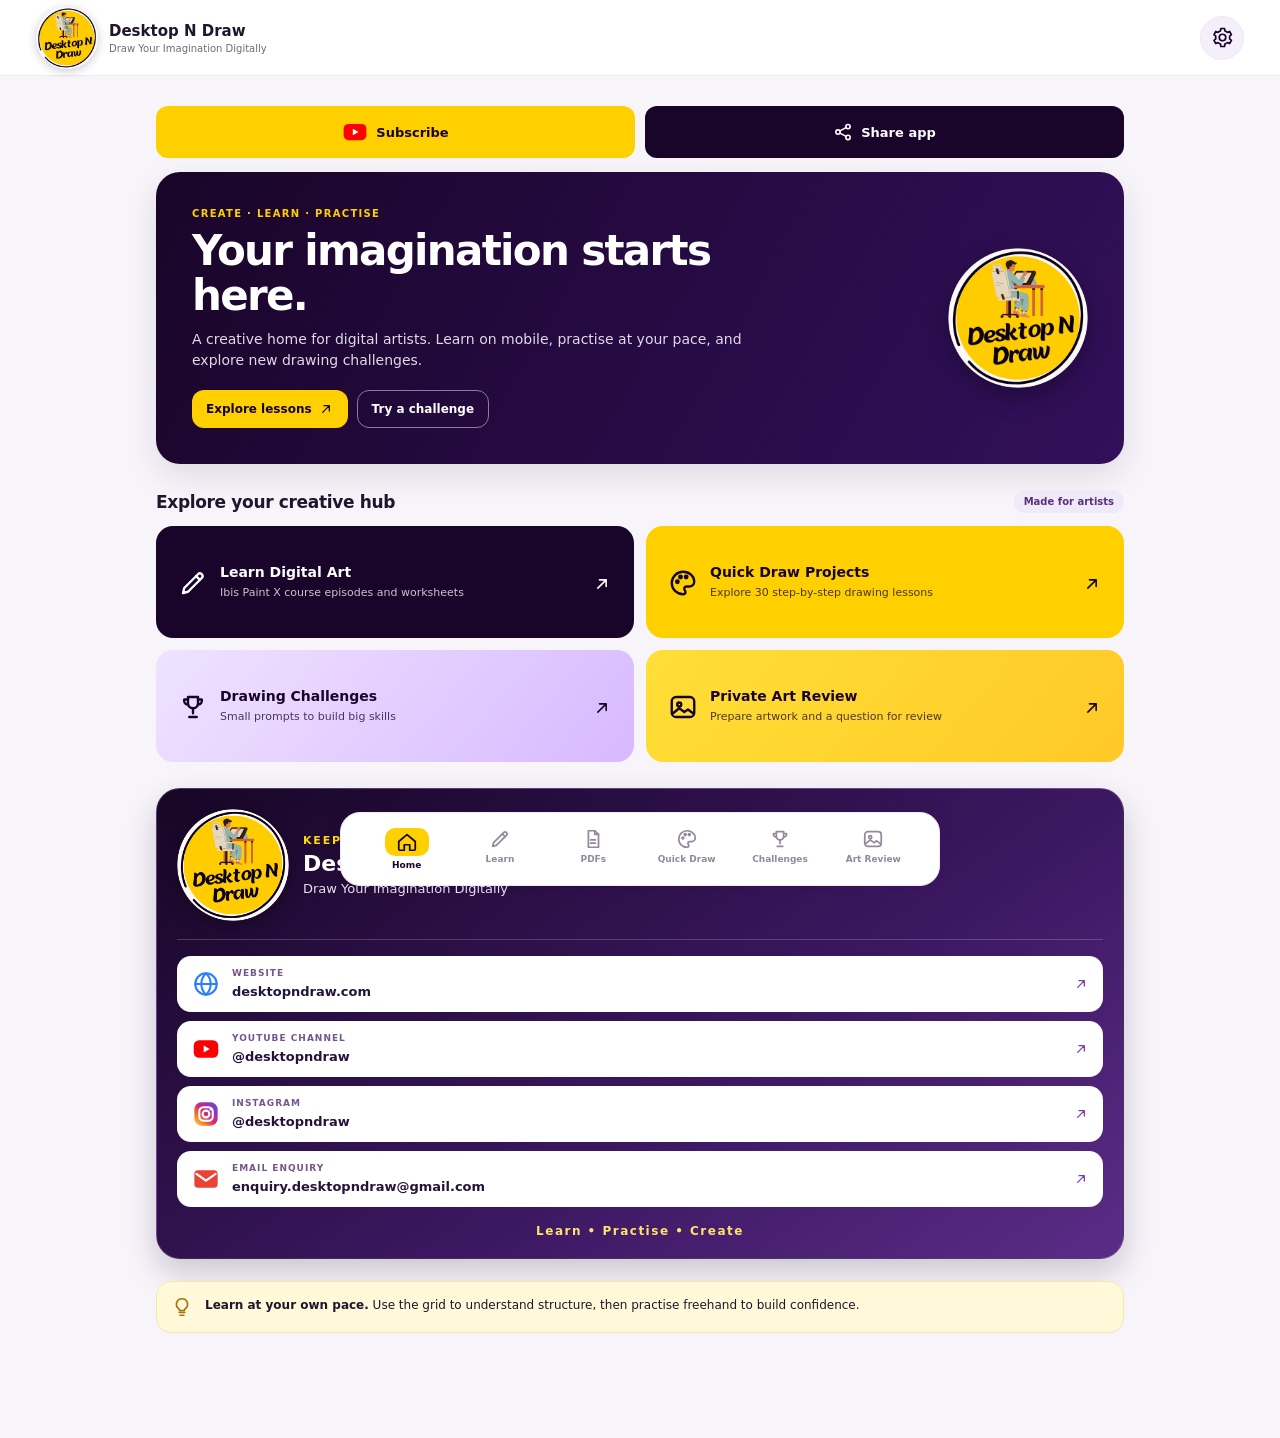
==== index.html @ ad3cb1ad "Add files via upload" ====
<!doctype html>
<html lang="en"><head><meta charset="utf-8"><meta name="viewport" content="width=device-width,initial-scale=1,viewport-fit=cover"><meta name="theme-color" content="#190529"><meta name="description" content="Desktop N Draw — Draw Your Imagination Digitally. Learn, practise and share art privately."><title>Desktop N Draw | Creative Hub</title><style>
:root{--yellow:#ffd000;--purple:#190529;--purple2:#32105b;--white:#fff;--ink:#20152c;--muted:#716879;--line:#eee8f2;--surface:#faf8fc;--green:#16794b}*{box-sizing:border-box}body{margin:0;background:#f7f5fa;color:var(--ink);font-family:Inter,ui-sans-serif,system-ui,-apple-system,BlinkMacSystemFont,"Segoe UI",sans-serif}button,a{font:inherit}button{cursor:pointer}.topbar{height:76px;padding:10px clamp(16px,4vw,36px);display:flex;align-items:center;justify-content:space-between;background:#fff;border-bottom:1px solid var(--line);position:sticky;top:0;z-index:5}.brand{display:flex;align-items:center;gap:11px;border:0;background:none;padding:0;text-align:left;color:var(--ink)}.brand img{width:48px;height:48px;border-radius:50%;object-fit:contain;background:var(--purple)}.brand strong{display:block;font-size:15px}.brand small{display:block;font-size:10px;color:var(--muted);margin-top:3px}.install{background:var(--yellow);color:var(--purple);font-weight:800;border:0;border-radius:999px;padding:10px 14px}.hidden{display:none!important}main{max-width:1000px;margin:0 auto;padding:22px 16px 105px}.view{display:none}.view.active{display:block;animation:appear .18s ease}@keyframes appear{from{opacity:.6;transform:translateY(4px)}to{opacity:1;transform:none}}.welcome{background:linear-gradient(120deg,var(--purple),#32105b);color:#fff;border-radius:24px;padding:25px;display:flex;align-items:center;justify-content:space-between;gap:14px;overflow:hidden}.welcome>div{max-width:580px}.welcome img{width:116px;height:116px;border-radius:50%;object-fit:cover;background:transparent;flex-shrink:0;box-shadow:0 8px 22px rgba(0,0,0,.3)}.eyebrow{color:#8e6ab0;font-weight:850;letter-spacing:.13em;font-size:10px;margin:0 0 9px}.welcome .eyebrow{color:var(--yellow)}h1{font-size:clamp(28px,5vw,42px);letter-spacing:-.04em;line-height:1.08;margin:0 0 10px}.welcome p:not(.eyebrow),.page-title>p:last-child{line-height:1.55;color:#e1d9e8;margin:0;font-size:14px}.page-title{padding:14px 2px 24px}.page-title>p:last-child{color:var(--muted);max-width:650px}.section-head{display:flex;align-items:center;justify-content:space-between;gap:10px;margin:26px 0 13px}.section-head h2{font-size:17px;margin:0;letter-spacing:-.02em}.pill,.tag{display:inline-flex;align-items:center;border-radius:999px;padding:6px 10px;font-size:10px;font-weight:800;background:#f0e9f8;color:#57327b}.cards{display:grid;gap:12px}.two{grid-template-columns:repeat(2,minmax(0,1fr))}.three{grid-template-columns:repeat(3,minmax(0,1fr))}.feature-card{display:flex;align-items:center;gap:12px;text-align:left;border:0;border-radius:17px;padding:17px;min-height:112px;color:white}.feature-card.purple{background:var(--purple)}.feature-card.yellow{background:var(--yellow);color:var(--purple)}.feature-card>span:nth-child(2){flex:1;min-width:0}.feature-card b,.feature-card small{display:block}.feature-card b{font-size:14px}.feature-card small{font-size:11px;line-height:1.4;opacity:.76;margin-top:5px}.feature-icon{font-size:25px}.arrow{font-size:20px}.mini-card,.resource-card{background:white;border:1px solid var(--line);border-radius:17px;padding:13px}.mini-art{height:88px;display:grid;place-items:center;background:#fff8d9;border-radius:12px;font-size:36px;margin-bottom:12px}.mini-card b{display:block;font-size:12px}.mini-card small{display:block;color:var(--muted);font-size:11px;line-height:1.45;margin-top:5px}.notice{display:flex;gap:12px;align-items:flex-start;background:#fff8d9;border:1px solid #f4e8a8;border-radius:15px;padding:14px;margin-top:22px;font-size:12px;line-height:1.5}.notice p{margin:0}.notice>span{font-size:20px}.notice.warning{background:#fff1e7;border-color:#f2d4bf}.text-button{border:0;background:none;color:#6c4191;font-size:12px;font-weight:800}.resource-visual{height:130px;border-radius:12px;display:grid;place-items:center;font-size:48px;margin-bottom:14px}.yellow-visual{background:#fff0a5}.purple-visual{background:#eee1ff}.resource-card h3,.offer h3{margin:0 0 8px;font-size:16px}.resource-card p,.offer p{color:var(--muted);font-size:12px;line-height:1.55;margin:0 0 12px}.section-head .price{font-size:22px;font-weight:900;color:var(--purple)}.offer{background:white;border:1px solid #e5d9f0;border-radius:20px;padding:18px;box-shadow:0 8px 24px #32105b0a}.offer-top{display:flex;gap:13px;align-items:flex-start}.offer-icon{display:grid;place-items:center;background:var(--yellow);border-radius:15px;width:54px;height:54px;font-size:26px;flex-shrink:0}.tag.gold{background:#fff0a5;color:#5c4500;margin-bottom:8px}.offer ul{padding-left:20px;color:#4b4055;font-size:12px;line-height:1.9}.primary-link{display:flex;align-items:center;justify-content:space-between;text-decoration:none;background:var(--yellow);color:var(--purple);font-weight:900;border-radius:12px;padding:14px 16px;margin:16px 0 10px}.muted{display:block;color:var(--muted);font-size:10px;line-height:1.5}.security-card{display:flex;gap:13px;background:#fff;border:1px solid #e6dced;border-radius:18px;padding:18px}.lock{display:grid;place-items:center;background:#f0e7fa;width:45px;height:45px;border-radius:13px;font-size:22px;flex-shrink:0}.security-card h3{margin:0 0 6px;font-size:15px}.security-card p{margin:0;color:var(--muted);font-size:12px;line-height:1.55}.tool-list{background:#fff;border:1px solid var(--line);border-radius:17px;overflow:hidden}.tool-list article{display:flex;align-items:center;gap:12px;padding:15px;border-bottom:1px solid var(--line)}.tool-list article:last-child{border-bottom:0}.tool-icon{display:grid;place-items:center;width:40px;height:40px;border-radius:12px;background:#f5effb;font-size:19px}.tool-list article>div{flex:1;min-width:0}.tool-list b,.tool-list small{display:block}.tool-list b{font-size:12px}.tool-list small{font-size:10px;color:var(--muted);margin-top:4px;line-height:1.4}.status{font-size:9px;color:#74518b;background:#f3ebf8;border-radius:999px;padding:6px 8px;white-space:nowrap}.status.ready{background:#e6f7ee;color:var(--green)}.setting-card{display:flex;align-items:center;gap:15px;justify-content:space-between;background:#fff;border:1px solid var(--line);border-radius:16px;padding:16px;margin-bottom:12px}.setting-card>div{flex:1}.setting-card b{font-size:13px}.setting-card p,.setting-card small{display:block;color:var(--muted);font-size:11px;line-height:1.5;margin:5px 0 0}.secondary{border:0;background:var(--purple);color:#fff;border-radius:10px;padding:10px 12px;font-size:11px;font-weight:800;text-decoration:none;white-space:nowrap}.anchor{display:inline-block}.settings-logo{width:64px;height:64px;object-fit:cover;border-radius:50%;background:transparent;box-shadow:0 2px 10px rgba(25,5,41,.2)}.version{text-align:center;color:#988da1;font-size:10px;margin-top:25px}.bottom-nav{position:fixed;z-index:8;bottom:0;left:0;right:0;display:flex;justify-content:space-around;padding:8px 8px max(8px,env(safe-area-inset-bottom));background:#fff;border-top:1px solid var(--line);box-shadow:0 -8px 25px #19052908}.nav-item{display:flex;flex-direction:column;align-items:center;gap:4px;min-width:58px;border:0;background:none;color:#93889c;padding:4px 10px}.nav-item span{font-size:21px;line-height:1}.nav-item small{font-size:10px;font-weight:750}.nav-item.selected{color:var(--purple)}.nav-item.selected span{background:var(--yellow);border-radius:10px;padding:3px 11px}.toast{position:fixed;bottom:85px;left:50%;transform:translateX(-50%);background:var(--purple);color:#fff;padding:11px 16px;border-radius:999px;font-size:12px;opacity:0;pointer-events:none;transition:opacity .2s;max-width:90%;text-align:center}.toast.show{opacity:1}@media(min-width:760px){main{padding-top:30px}.bottom-nav{left:50%;right:auto;transform:translateX(-50%);width:min(600px,90%);bottom:14px;border:1px solid var(--line);border-radius:20px;padding:10px 20px}.welcome{padding:36px}.welcome img{width:140px;height:140px}.feature-card{padding:22px}.resource-visual{height:160px}}@media(max-width:430px){.welcome{padding:20px}.welcome img{width:88px;height:88px}.two{grid-template-columns:1fr}.three{grid-template-columns:repeat(3,minmax(0,1fr));gap:8px}.mini-card{padding:9px}.mini-art{height:65px}.mini-card b{font-size:11px}.mini-card small{font-size:10px}.tool-list article{gap:8px;padding:12px}.status{font-size:8px;padding:5px 6px}.setting-card{padding:13px}.brand small{font-size:9px}}
/* Creative Hub additions */
.hero-actions{display:flex;flex-wrap:wrap;gap:9px;margin-top:18px}.cta-light,.cta-outline{border-radius:12px;padding:11px 14px;font-size:12px;font-weight:850}.cta-light{border:0;background:var(--yellow);color:var(--purple)}.cta-outline{background:transparent;border:1px solid #8f78a2;color:#fff}.feature-card.light-purple{background:linear-gradient(130deg,#efe3ff,#d7b9ff);color:var(--purple)}.feature-card.dark-yellow{background:linear-gradient(130deg,#ffdf36,#ffc928);color:var(--purple)}.resource-action{margin:12px 0 0!important}.resource-action a{color:#5e3283;font-weight:850;font-size:12px;text-decoration:none}.remove-video{border:0;background:none;color:#8a4251;font-size:10px;padding:10px 0 0}.form-card{background:#fff;border:1px solid var(--line);border-radius:18px;padding:17px;margin-top:12px}.form-card label{display:block;font-size:12px;font-weight:800;margin:13px 0 7px}.form-card label:first-child{margin-top:0}.form-card input:not([type=file]),.form-card textarea,.form-card select{width:100%;border:1px solid #ded3e7;border-radius:11px;background:#fdfbff;color:var(--ink);padding:12px;font:inherit;font-size:13px;outline-color:#8a5bb0}.form-card input[type=file]{width:100%;font-size:12px}.primary-button{display:block;width:100%;border:0;border-radius:12px;background:var(--purple);color:#fff;font-size:13px;font-weight:850;padding:13px;margin-top:16px}.image-preview{margin-top:12px;background:#f5effb;border-radius:12px;padding:8px;text-align:center}.image-preview img{max-width:100%;max-height:260px;border-radius:8px;object-fit:contain}.review-result{background:#fff;border:1px solid #d8c7e6;border-radius:18px;padding:16px;margin-top:16px}.review-result img{display:block;max-width:100%;max-height:340px;object-fit:contain;border-radius:12px;margin:auto}.review-result h3{font-size:16px}.review-result p,.review-result blockquote{font-size:12px;line-height:1.6}.review-result small{display:block;color:#9b3f2b;font-weight:800;line-height:1.5}.challenge-banner{background:linear-gradient(135deg,#210632,#48206e);color:#fff;border-radius:20px;padding:22px}.challenge-banner>span{color:var(--yellow);font-size:10px;font-weight:900;letter-spacing:.12em}.challenge-banner h2{font-size:25px;margin:12px 0 7px}.challenge-banner p{font-size:12px;line-height:1.5;color:#e5dbea;margin:0 0 16px}.challenge-list{display:grid;gap:9px}.challenge-item{display:flex;gap:12px;align-items:flex-start;background:#fff;border:1px solid var(--line);border-radius:14px;padding:14px}.challenge-item input{accent-color:#4b2070;width:18px;height:18px;margin-top:2px;flex-shrink:0}.challenge-item span{display:block}.challenge-item b,.challenge-item small{display:block}.challenge-item b{font-size:13px}.challenge-item small{font-size:11px;color:var(--muted);line-height:1.5;margin-top:4px}.challenge-item:has(input:checked){border-color:#b9e1c9;background:#f4fff8}.challenge-item:has(input:checked) b{text-decoration:line-through;color:#648572}.page-title .eyebrow{color:#8758a6}.welcome{box-shadow:0 12px 32px #1905291c}.resource-card,.mini-card,.offer,.setting-card,.form-card{box-shadow:0 5px 18px #19052907}.bottom-nav{gap:2px}.nav-item{flex:1;min-width:0;padding:5px 2px}.nav-item small{font-size:9px}@media(max-width:430px){.hero-actions button{font-size:11px;padding:10px}.nav-item small{font-size:8px}.nav-item span{font-size:19px}.bottom-nav{padding-left:5px;padding-right:5px}.challenge-banner{padding:18px}}

/* Gallery polish: thumbnail cards and simple local curation controls */
.video-thumb{display:block;width:100%;aspect-ratio:16/9;object-fit:cover;border-radius:12px;background:linear-gradient(135deg,#21063a,#5b2a83)}.security-card{border-left:4px solid var(--yellow)}.form-card input:focus,.form-card textarea:focus,.form-card select:focus{border-color:#8c5ab1;box-shadow:0 0 0 3px #8c5ab11a}
/* Session 2: Learn tab enhancements */
.learn-progress{display:flex;align-items:center;justify-content:space-between;gap:16px;padding:18px;border-radius:19px;background:linear-gradient(120deg,#190529,#45206c);color:#fff;margin:0 0 18px;box-shadow:0 10px 28px #19052920}.learn-progress .eyebrow{color:var(--yellow);margin-bottom:6px}.learn-progress h2{font-size:17px;margin:0 0 6px}.learn-progress p{font-size:11px;color:#e1d9e8;line-height:1.5;margin:0}.progress-ring{width:70px;height:70px;flex-shrink:0;border:4px solid var(--yellow);border-radius:50%;display:flex;flex-direction:column;align-items:center;justify-content:center}.progress-ring strong{font-size:17px}.progress-ring small{font-size:8px;color:#e1d9e8}.learn-tools{background:#fff;border:1px solid var(--line);border-radius:16px;padding:12px;margin-bottom:22px}.learn-tools input{width:100%;border:1px solid #ded3e7;border-radius:11px;padding:12px;font:inherit;font-size:13px;background:#fdfbff;color:var(--ink)}.learn-filters{display:flex;gap:7px;overflow-x:auto;padding:10px 0 0}.learn-filter{border:1px solid #e7dcec;border-radius:999px;background:#fff;color:#57327b;padding:8px 12px;font-size:10px;font-weight:850;white-space:nowrap}.learn-filter.active{background:var(--purple);border-color:var(--purple);color:#fff}.learn-section-head{margin-top:22px}.learn-intro{font-size:12px;color:var(--muted);line-height:1.5;margin:-5px 0 12px}.lesson-list{display:grid;gap:9px}.level-section{margin:0 0 10px;border:1px solid var(--line);border-radius:16px;background:var(--surface);overflow:hidden}
.level-head{display:flex;align-items:center;gap:10px;width:100%;padding:14px;border:0;background:linear-gradient(120deg,var(--purple),var(--purple2));color:#fff;text-align:left;font:inherit;font-weight:800;cursor:pointer}
.level-name{flex:1;min-width:0}
.level-range{background:var(--yellow);color:var(--purple);border-radius:999px;padding:3px 10px;font-size:.78rem;font-weight:800}
.level-chev{color:var(--yellow);font-size:1.3rem;line-height:1;transition:transform .2s}
.level-section.open .level-chev{transform:rotate(90deg)}
.level-head:focus-visible{outline:3px solid var(--yellow);outline-offset:-3px}
.level-panel{display:grid;gap:8px;padding:10px}
.level-panel[hidden]{display:none}
.lesson-item{background:#fff;border:1px solid var(--line);border-radius:14px;overflow:hidden}.lesson-main{display:flex;align-items:center;gap:11px;width:100%;padding:13px;border:0;background:transparent;text-align:left;color:var(--ink)}.lesson-number{width:37px;height:37px;display:grid;place-items:center;border-radius:11px;background:#fff0a5;color:var(--purple);font-weight:900;font-size:12px;flex-shrink:0}.lesson-item:nth-child(even) .lesson-number{background:#eee1ff}.lesson-copy{flex:1;min-width:0}.lesson-copy b,.lesson-copy small{display:block}.lesson-copy b{font-size:12px;line-height:1.4}.lesson-copy small{font-size:10px;color:var(--muted);margin-top:4px}.lesson-check{font-size:17px;color:#218553}.lesson-details{padding:0 14px 14px 61px}.lesson-details p{font-size:11px;line-height:1.55;color:var(--muted);margin:0 0 10px}.lesson-details button{border:0;border-radius:10px;background:var(--yellow);color:var(--purple);font-size:11px;font-weight:850;padding:10px 12px}.lesson-details a{display:inline-block;margin-left:7px;color:#633b88;font-size:11px;font-weight:800;text-decoration:none}.mini-art-grid{display:grid;grid-template-columns:repeat(2,minmax(0,1fr));gap:10px}.mini-art-card{background:#fff;border:1px solid var(--line);border-radius:15px;padding:12px;min-width:0}.mini-art-emoji{height:62px;border-radius:11px;display:grid;place-items:center;font-size:31px;background:#fff6ce;margin-bottom:10px}.mini-art-card:nth-child(even) .mini-art-emoji{background:#f0e5ff}.mini-art-card b{font-size:12px;display:block;line-height:1.4}.mini-art-card small{display:block;color:var(--muted);font-size:10px;line-height:1.45;margin:4px 0 9px}.mini-art-card button{width:100%;border:1px solid #e5d8ef;border-radius:9px;background:#fff;color:#57327b;padding:9px 5px;font-size:10px;font-weight:850}.mini-art-card button.done{background:#e7f8ed;border-color:#c3e7cf;color:#176b40}.learn-action{border:0;background:none;padding:0;color:#623586;font-weight:850;font-size:12px}.worksheet-details{margin-top:12px;background:#f8f2ff;border-radius:12px;padding:12px;font-size:11px;line-height:1.6}.worksheet-details ol{padding-left:19px;margin:7px 0 0}.learn-empty{grid-column:1/-1;padding:20px;background:#fff;border:1px dashed #d7c5e6;border-radius:14px;color:var(--muted);font-size:12px;text-align:center}.sr-only{position:absolute;width:1px;height:1px;padding:0;margin:-1px;overflow:hidden;clip:rect(0,0,0,0);white-space:nowrap;border:0}@media(max-width:430px){.learn-progress{padding:15px}.progress-ring{width:62px;height:62px}.lesson-details{padding-left:14px}.mini-art-grid{gap:8px}.mini-art-card{padding:9px}}

/* Clearly marked testing-only links; replace before public launch. */
.demo-link{display:block;margin-top:10px;padding:10px 12px;border:1px dashed #d4a72c;border-radius:10px;color:#f2c94c;background:rgba(242,201,76,.08);font-size:.88rem;font-weight:700;text-decoration:none;overflow-wrap:anywhere}.demo-notice{display:block;margin-top:8px;color:#f3bd6b;font-size:.76rem;line-height:1.45}.lesson-details .demo-link{margin-top:9px}

/* Challenge + personal gallery improvements */
.gallery-tabs{display:flex;gap:8px;margin:4px 0 18px;flex-wrap:wrap}.challenge-cards{display:grid;grid-template-columns:repeat(2,minmax(0,1fr));gap:13px}.challenge-card{background:#fff;border:1px solid var(--line);border-radius:17px;padding:13px;min-width:0;box-shadow:0 5px 18px #19052907}.challenge-card>img{width:100%;height:190px;object-fit:contain;background:#f5effb;border-radius:12px}.challenge-card h3{font-size:15px;margin:12px 0 8px}.challenge-card details{margin-top:12px;font-size:12px;line-height:1.55}.challenge-card summary{cursor:pointer;background:#f3eafa;padding:11px;border-radius:10px;font-weight:850;color:var(--purple)}.challenge-card details p{overflow-wrap:anywhere}.challenge-card ol{padding-left:20px}.challenge-card li{margin:8px 0}.palette-swatches{display:grid;grid-template-columns:repeat(2,minmax(0,1fr));gap:7px}.palette-swatches span{display:flex;align-items:center;gap:7px;font-size:10px;overflow-wrap:anywhere}.palette-swatches i{width:27px;height:27px;border:1px solid #ddd;border-radius:7px;flex-shrink:0}.challenge-complete{display:flex;gap:8px;align-items:center;margin-top:12px;padding:10px;background:#fff8d9;border-radius:10px;font-size:11px;font-weight:800}.challenge-complete input{accent-color:#32105b}@media(max-width:520px){.challenge-cards{grid-template-columns:1fr}.challenge-card>img{height:230px}}


/* v2: top actions on Home + PDFs tab */
.home-actions{display:flex;gap:10px;margin:0 0 14px}.home-actions button{flex:1;display:flex;align-items:center;justify-content:center;gap:8px;border:0;border-radius:12px;padding:13px 12px;font-size:13px;font-weight:900}.home-actions .subscribe-btn{background:var(--yellow);color:var(--purple)}.home-actions .share-btn{background:var(--purple);color:#fff}
.pdf-note{display:flex;gap:12px;align-items:center;justify-content:space-between;flex-wrap:wrap}.pdf-note .learn-action{padding:6px 0}
.form-card label.consent{display:flex;gap:10px;align-items:flex-start;font-size:12px;font-weight:600;line-height:1.5;color:var(--muted);margin-top:14px}.form-card label.consent input{width:20px;height:20px;margin:0;flex-shrink:0;accent-color:var(--purple)}



/* Quick Draw Projects: individual lesson screens */
.quick-lesson-hero{display:flex;align-items:center;gap:14px;padding:16px;border-radius:18px;background:linear-gradient(125deg,#190529,#45206c);color:#fff;margin-bottom:14px}.quick-lesson-emoji{width:76px;height:76px;flex:0 0 76px;display:grid;place-items:center;border-radius:16px;background:#fff;font-size:43px}.quick-lesson-hero h1{font-size:23px;margin:4px 0}.quick-lesson-hero p{font-size:12px;line-height:1.5;margin:0;color:#eee3fa}.quick-lesson-actions{display:grid;grid-template-columns:1fr 1fr;gap:9px;margin:12px 0}.quick-lesson-actions a,.quick-lesson-actions button{display:flex;align-items:center;justify-content:center;min-height:48px;border:0;border-radius:12px;padding:10px;text-align:center;font:inherit;font-size:12px;font-weight:850;text-decoration:none;background:var(--yellow);color:var(--purple)}.quick-lesson-actions .secondary-action{background:#f0e7fa;border:1px solid #e1d2ef}.quick-step-card{background:#fff;border:1px solid #e5d9f0;border-radius:17px;padding:17px;margin:12px 0}.quick-step-card h2{font-size:19px;margin:0 0 10px}.quick-step-card ol{padding-left:22px;margin:0}.quick-step-card li{font-size:16px;line-height:1.65;margin:8px 0}.quick-step-meta{display:flex;flex-wrap:wrap;gap:7px;margin:10px 0}.quick-step-meta span{background:#f3ebfb;border-radius:9px;padding:7px 9px;font-size:12px}.quick-step-nav{display:flex;gap:10px;margin:12px 0}.quick-step-nav button{flex:1;min-height:50px;border:0;border-radius:12px;font-weight:850;background:#eee5f8;color:var(--purple)}.quick-step-nav button:last-child{background:var(--yellow)}.quick-step-nav button:disabled{opacity:.4}.quick-reminder{background:#fff8d9;border:1px solid #f0e2a2;border-radius:14px;padding:13px;margin:12px 0;font-size:13px;line-height:1.5}.quick-back{margin-bottom:14px}.quick-ref-preview{display:block;width:100%;max-height:260px;object-fit:contain;background:#fff9df;border:1px solid var(--line);border-radius:14px;margin:10px 0}.quick-lesson-title{font-size:13px;color:var(--muted);line-height:1.55}.mini-art-card .open-mini-lesson{margin-top:8px;background:var(--purple);color:#fff;border-color:var(--purple)}

.brand-contact-card{margin:26px 0 18px;padding:20px;border-radius:24px;background:linear-gradient(145deg,#170625 0%,#3b1760 58%,#5b2c87 100%);color:#fff;box-shadow:0 14px 32px rgba(35,8,57,.2);border:1px solid rgba(255,255,255,.15)}
.brand-contact-head{display:flex;align-items:center;gap:14px;padding-bottom:18px;border-bottom:1px solid rgba(255,255,255,.2)}
.brand-contact-head img{width:76px;height:76px;object-fit:contain;border-radius:50%;background:#fff;padding:5px;flex-shrink:0}
.brand-contact-head .eyebrow{color:#ffd900;font-size:11px;font-weight:900;letter-spacing:1.8px;margin:0 0 4px}
.brand-contact-head h2{font-size:22px;line-height:1.15;margin:0 0 5px;color:#fff}.brand-contact-head p:last-child{margin:0;color:#e8dff2;font-size:13px}
.brand-contact-links{display:grid;grid-template-columns:1fr;gap:9px;margin-top:16px}
.brand-contact-links a{display:grid;grid-template-columns:32px minmax(0,1fr) 18px;align-items:center;gap:10px;text-decoration:none;color:#24143a;background:#fff;border-radius:14px;padding:12px 13px;min-width:0}
.brand-contact-links a>span:first-child{font-size:21px;text-align:center}.brand-contact-links a small{display:block;font-size:9px;letter-spacing:1px;font-weight:900;color:#75558b;margin-bottom:3px}.brand-contact-links a b{font-size:13px;overflow-wrap:anywhere}.brand-contact-links a>span:last-child{font-size:17px;color:#7b3bb0}
.brand-contact-foot{text-align:center;color:#ffe36a;font-size:12px;font-weight:800;letter-spacing:1.5px;margin:17px 0 0}


.brand img{width:62px!important;height:62px!important;object-fit:cover!important;border-radius:50%!important;background:transparent!important;padding:0!important;transform:none!important;box-shadow:0 2px 10px rgba(25,5,41,.22)}
.brand-contact-head img{width:112px;height:112px;object-fit:cover;border-radius:50%;background:transparent;padding:0;flex-shrink:0;box-shadow:0 6px 18px rgba(0,0,0,.28)}
.quick-tip{border-radius:14px;padding:12px 14px;font-size:14px;line-height:1.55;margin-top:10px;background:#fff8d9;border:1px solid #f4e8a8}
.quick-tip.mistake{background:#fff1e7;border-color:#f2d4bf}
.top-actions{display:flex;align-items:center;gap:8px}.gear-btn{display:grid;place-items:center;width:44px;height:44px;border-radius:50%;border:1px solid var(--line);background:#f5effb;color:var(--purple);padding:0}.gear-btn svg{width:23px;height:23px;fill:none;stroke:currentColor;stroke-width:1.8;stroke-linejoin:round}

/* v3: real icons, worksheet card, PDF cards, lesson palette */
.ic{width:22px;height:22px;flex-shrink:0;fill:none;stroke:currentColor;stroke-width:1.9;stroke-linecap:round;stroke-linejoin:round;vertical-align:middle}
.ic.ic-color{stroke:none;stroke-width:0}
.nav-item span svg{width:22px;height:22px;display:block}
.feature-icon svg{width:30px;height:30px}.arrow svg{width:20px;height:20px}
.cta-light svg,.cta-outline svg{width:16px;height:16px;margin-left:6px}
.home-actions button svg{width:20px;height:20px}.home-actions .subscribe-btn svg{width:26px;height:26px}
.brand-contact-links a>span:first-child{display:grid;place-items:center}.brand-contact-links a>span:first-child svg{width:28px;height:28px}
.brand-contact-links a>span:last-child{display:grid;place-items:center}.brand-contact-links a>span:last-child svg{width:16px;height:16px;stroke:#7b3bb0}
.notice>span{display:grid;place-items:center}.notice>span svg{width:22px;height:22px;color:#a9740a}
.offer-icon svg{width:28px;height:28px;color:var(--purple)}
.primary-link svg{width:18px;height:18px}.primary-link[aria-disabled=true]{opacity:.55;pointer-events:none}
.pdf-stack{display:grid;gap:12px}
.offer-price{margin:2px 0 4px}.offer .price{font-weight:900;font-size:22px;color:var(--purple)}
.worksheet-card{background:#fff;border:1px solid #e5d9f0;border-radius:20px;padding:18px;box-shadow:0 8px 24px #32105b0a}
.ws-top{display:flex;gap:13px;align-items:flex-start}
.ws-icon{display:grid;place-items:center;width:54px;height:54px;border-radius:15px;background:linear-gradient(135deg,#efe3ff,#d7b9ff);color:var(--purple);flex-shrink:0}.ws-icon svg{width:28px;height:28px}
.worksheet-card h3{margin:8px 0 6px;font-size:17px}.worksheet-card p{color:var(--muted);font-size:13px;line-height:1.55;margin:0}
.ws-modes{display:grid;grid-template-columns:1fr 1fr;gap:10px;margin:14px 0}
.ws-modes div{background:#f5effb;border-radius:14px;padding:12px}.ws-modes b{display:block;font-size:13px}.ws-modes small{display:block;color:var(--muted);font-size:12px;line-height:1.45;margin-top:3px}
.ws-steps{margin:0 0 4px;padding-left:20px;font-size:13px;line-height:1.8;color:#4b4055}
.quick-palette,.quick-brush{background:#fff;border:1px solid #e5d9f0;border-radius:16px;padding:14px;margin:0 0 12px}
.quick-palette b,.quick-brush b{display:block;font-size:14px}.quick-palette small{display:block;color:var(--muted);font-size:12px;margin:2px 0 10px}
.swatches{display:grid;grid-template-columns:repeat(auto-fill,minmax(130px,1fr));gap:8px}
.swatch{display:flex;align-items:center;gap:9px;border:1px solid #e5d9f0;border-radius:12px;background:#fff;padding:8px;min-height:48px;text-align:left}
.swatch i{width:30px;height:30px;border-radius:9px;border:1px solid rgba(0,0,0,.14);flex-shrink:0}
.swatch span{font-size:12px;font-weight:700;line-height:1.25;color:var(--text,#24143a)}.swatch code{display:block;font-size:11px;font-weight:600;color:var(--muted)}
.quick-brush p{margin:6px 0 0;font-size:13px;line-height:1.6;color:#4b4055}
.challenge-banner>span svg{width:18px;height:18px;margin-right:4px}.lock{display:grid;place-items:center}.lock svg{width:24px;height:24px;color:var(--purple)}.quick-lesson-actions svg,.secondary.anchor svg{width:17px;height:17px;margin:0 4px}
</style><link rel="manifest" href="manifest.webmanifest"><link rel="icon" type="image/png" href="assets/icon-192.png"><link rel="apple-touch-icon" href="assets/apple-touch-icon.png">
</head><body>
<svg width="0" height="0" style="position:absolute" aria-hidden="true" focusable="false"><defs>
<linearGradient id="igGrad" x1="0" y1="1" x2="1" y2="0"><stop offset="0" stop-color="#FEDA75"/><stop offset=".25" stop-color="#FA7E1E"/><stop offset=".5" stop-color="#D62976"/><stop offset=".75" stop-color="#962FBF"/><stop offset="1" stop-color="#4F5BD5"/></linearGradient>
<symbol id="i-home" viewBox="0 0 24 24"><path d="M3 11.5 12 4l9 7.5V20a1 1 0 0 1-1 1h-5v-6H9v6H4a1 1 0 0 1-1-1z"/></symbol>
<symbol id="i-learn" viewBox="0 0 24 24"><path d="M4 20l4-1 11-11a2.1 2.1 0 0 0-3-3L5 16z"/><path d="M14.5 6.5l3 3"/></symbol>
<symbol id="i-pdf" viewBox="0 0 24 24"><path d="M7 3h7l4 4v14H7z"/><path d="M14 3v4h4M9.5 13h5M9.5 16.5h5"/></symbol>
<symbol id="i-book" viewBox="0 0 24 24"><path d="M5 4h10a3 3 0 0 1 3 3v13H8a3 3 0 0 1-3-3z"/><path d="M5 17a3 3 0 0 1 3-3h10"/></symbol>
<symbol id="i-palette" viewBox="0 0 24 24"><path d="M12 3a9 9 0 1 0 0 18c1.3 0 2-.8 2-1.8 0-.5-.2-.9-.5-1.3-.3-.4-.5-.8-.5-1.3 0-1 .8-1.8 1.8-1.8H17a4 4 0 0 0 4-4C21 6.5 17 3 12 3z"/><circle cx="7.5" cy="11" r="1"/><circle cx="10" cy="7.2" r="1"/><circle cx="14.5" cy="7.2" r="1"/></symbol>
<symbol id="i-trophy" viewBox="0 0 24 24"><path d="M8 4h8v5a4 4 0 0 1-8 0z"/><path d="M8 6H5a3 3 0 0 0 3 4M16 6h3a3 3 0 0 1-3 4"/><path d="M12 13v4M9 20h6"/></symbol>
<symbol id="i-frame" viewBox="0 0 24 24"><rect x="3" y="4" width="18" height="16" rx="3.5"/><circle cx="9" cy="10" r="1.6"/><path d="M4 17l5-4 4 3 3-2 4 3"/></symbol>
<symbol id="i-share" viewBox="0 0 24 24"><circle cx="18" cy="5.5" r="2.6"/><circle cx="6" cy="12" r="2.6"/><circle cx="18" cy="18.5" r="2.6"/><path d="M8.3 10.7l7.4-3.9M8.3 13.3l7.4 3.9"/></symbol>
<symbol id="i-arrow" viewBox="0 0 24 24"><path d="M7 17 17 7M9 7h8v8"/></symbol>
<symbol id="i-bulb" viewBox="0 0 24 24"><path d="M9 18h6M10 21h4"/><path d="M12 3a6 6 0 0 0-3.5 10.9c.6.5 1 1.2 1 2.1h5c0-.9.4-1.6 1-2.1A6 6 0 0 0 12 3z"/></symbol>
<symbol id="i-download" viewBox="0 0 24 24"><path d="M12 4v11M7.5 11 12 15.5 16.5 11M5 20h14"/></symbol>
<symbol id="i-lock" viewBox="0 0 24 24"><rect x="5" y="10" width="14" height="10" rx="2.5"/><path d="M8 10V7.5a4 4 0 0 1 8 0V10"/></symbol>
<symbol id="i-pencil-paper" viewBox="0 0 24 24"><path d="M5 3h9l4 4v6"/><path d="M14 3v4h4"/><path d="M5 3v18h6"/><path d="M13.5 20.5l.6-2.6 6-6a1.6 1.6 0 0 1 2.2 2.2l-6 6z"/></symbol>
<symbol id="i-yt" viewBox="0 0 24 24"><rect x="1.5" y="4.5" width="21" height="15" rx="4.5" fill="#FF0000"/><path d="M10 9v6l5.2-3z" fill="#fff"/></symbol>
<symbol id="i-ig" viewBox="0 0 24 24"><rect x="2" y="2" width="20" height="20" rx="6" fill="url(#igGrad)"/><rect x="6.2" y="6.2" width="11.6" height="11.6" rx="3.6" fill="none" stroke="#fff" stroke-width="1.8"/><circle cx="12" cy="12" r="2.9" fill="none" stroke="#fff" stroke-width="1.8"/><circle cx="16.1" cy="7.9" r="1.1" fill="#fff"/></symbol>
<symbol id="i-mail" viewBox="0 0 24 24"><rect x="2" y="4.5" width="20" height="15" rx="3.2" fill="#EA4335"/><path d="M3.8 7.6 12 13.4l8.2-5.8" fill="none" stroke="#fff" stroke-width="1.9" stroke-linecap="round" stroke-linejoin="round"/></symbol>
<symbol id="i-web" viewBox="0 0 24 24"><circle cx="12" cy="12" r="9.2" fill="none" stroke="#2D7FF9" stroke-width="1.8"/><path d="M2.8 12h18.4M12 2.8c2.7 2.6 4 5.7 4 9.2s-1.3 6.6-4 9.2M12 2.8c-2.7 2.6-4 5.7-4 9.2s1.3 6.6 4 9.2" fill="none" stroke="#2D7FF9" stroke-width="1.8" stroke-linecap="round"/></symbol>
</defs></svg>

<header class="topbar"><button class="brand" data-view="home" aria-label="Desktop N Draw home"><img src="[data-uri]" alt="Desktop N Draw original logo"><span><strong>Desktop N Draw</strong><small>Draw Your Imagination Digitally</small></span></button><div class="top-actions"><button id="installBtn" class="install hidden">Install app</button><button class="gear-btn" data-view="settings" type="button" aria-label="Settings"><svg viewBox="0 0 24 24" aria-hidden="true"><path d="M12 8.6a3.4 3.4 0 1 0 0 6.8 3.4 3.4 0 0 0 0-6.8Z"/><path d="M19.4 13.5a7.7 7.7 0 0 0 0-3l1.9-1.5-1.9-3.3-2.3.9a7.6 7.6 0 0 0-2.6-1.5L14.1 2.6h-3.8l-.4 2.5a7.6 7.6 0 0 0-2.6 1.5l-2.3-.9-1.9 3.3 1.9 1.5a7.7 7.7 0 0 0 0 3l-1.9 1.5 1.9 3.3 2.3-.9c.8.6 1.7 1.1 2.6 1.5l.4 2.5h3.8l.4-2.5c.9-.4 1.8-.9 2.6-1.5l2.3.9 1.9-3.3-1.9-1.5Z"/></svg></button></div></header>
<main id="app">
<section class="view active" id="home"><div class="home-actions"><button class="subscribe-btn" id="subscribeTop" type="button"><svg class="ic ic-color" aria-hidden="true"><use href="#i-yt"/></svg>Subscribe</button><button class="share-btn" id="shareAppTop" type="button"><svg class="ic" aria-hidden="true"><use href="#i-share"/></svg>Share app</button></div><div class="welcome"><div><p class="eyebrow">CREATE · LEARN · PRACTISE</p><h1>Your imagination starts here.</h1><p>A creative home for digital artists. Learn on mobile, practise at your pace, and explore new drawing challenges.</p><div class="hero-actions"><button class="cta-light" data-view="learn">Explore lessons<svg class="ic" aria-hidden="true"><use href="#i-arrow"/></svg></button><button class="cta-outline" data-view="challenges">Try a challenge</button></div></div><img src="[data-uri]" alt="Desktop N Draw original logo"></div>
<div class="section-head"><h2>Explore your creative hub</h2><span class="pill">Made for artists</span></div><div class="cards two"><button class="feature-card purple" data-view="learn"><span class="feature-icon"><svg class="ic" aria-hidden="true"><use href="#i-learn"/></svg></span><span><b>Learn Digital Art</b><small>Ibis Paint X course episodes and worksheets</small></span><span class="arrow"><svg class="ic" aria-hidden="true"><use href="#i-arrow"/></svg></span></button><button class="feature-card yellow" data-view="gallery"><span class="feature-icon"><svg class="ic" aria-hidden="true"><use href="#i-palette"/></svg></span><span><b>Quick Draw Projects</b><small>Explore 30 step-by-step drawing lessons</small></span><span class="arrow"><svg class="ic" aria-hidden="true"><use href="#i-arrow"/></svg></span></button><button class="feature-card light-purple" data-view="challenges"><span class="feature-icon"><svg class="ic" aria-hidden="true"><use href="#i-trophy"/></svg></span><span><b>Drawing Challenges</b><small>Small prompts to build big skills</small></span><span class="arrow"><svg class="ic" aria-hidden="true"><use href="#i-arrow"/></svg></span></button><button class="feature-card dark-yellow" data-view="review"><span class="feature-icon"><svg class="ic" aria-hidden="true"><use href="#i-frame"/></svg></span><span><b>Private Art Review</b><small>Prepare artwork and a question for review</small></span><span class="arrow"><svg class="ic" aria-hidden="true"><use href="#i-arrow"/></svg></span></button></div>
<section class="brand-contact-card" aria-label="Desktop N Draw contact details"><div class="brand-contact-head"><img src="[data-uri]" alt="Desktop N Draw logo"><div><p class="eyebrow">KEEP CREATING</p><h2>Desktop N Draw</h2><p>Draw Your Imagination Digitally</p></div></div><div class="brand-contact-links"><a href="https://www.desktopndraw.com" data-link="website" target="_blank" rel="noopener noreferrer"><span><svg class="ic ic-color" aria-hidden="true"><use href="#i-web"/></svg></span><span><small>WEBSITE</small><b>desktopndraw.com</b></span><span><svg class="ic" aria-hidden="true"><use href="#i-arrow"/></svg></span></a><a href="https://www.youtube.com/@desktopndraw" data-link="youtube" target="_blank" rel="noopener noreferrer"><span><svg class="ic ic-color" aria-hidden="true"><use href="#i-yt"/></svg></span><span><small>YOUTUBE CHANNEL</small><b>@desktopndraw</b></span><span><svg class="ic" aria-hidden="true"><use href="#i-arrow"/></svg></span></a><a href="https://www.instagram.com/desktopndraw" data-link="instagram" target="_blank" rel="noopener noreferrer"><span><svg class="ic ic-color" aria-hidden="true"><use href="#i-ig"/></svg></span><span><small>INSTAGRAM</small><b>@desktopndraw</b></span><span><svg class="ic" aria-hidden="true"><use href="#i-arrow"/></svg></span></a><a href="mailto:enquiry.desktopndraw@gmail.com" data-link="email"><span><svg class="ic ic-color" aria-hidden="true"><use href="#i-mail"/></svg></span><span><small>EMAIL ENQUIRY</small><b>enquiry.desktopndraw@gmail.com</b></span><span><svg class="ic" aria-hidden="true"><use href="#i-arrow"/></svg></span></a></div><p class="brand-contact-foot">Learn • Practise • Create</p></section><div class="notice"><span><svg class="ic" aria-hidden="true"><use href="#i-bulb"/></svg></span><p><b>Learn at your own pace.</b> Use the grid to understand structure, then practise freehand to build confidence.</p></div></section>
<section class="view" id="learn"><div class="page-title"><p class="eyebrow">LEARN · OBSERVE · PRACTISE</p><h1>Art Learning Hub</h1><p>Mobile-friendly learning paths for ibisPaint X artists, from first strokes to original creations.</p></div>
<div class="learn-progress"><div><span class="eyebrow">YOUR PRACTICE</span><h2 id="learnProgressTitle">Your learning journey</h2><p id="learnProgressText">Choose a lesson to begin.</p></div><div class="progress-ring"><strong id="learnProgressCount">0%</strong><small>complete</small></div></div>
<div class="learn-tools"><label class="sr-only" for="learnSearch">Search lessons</label><input id="learnSearch" type="search" placeholder="Search lessons…" autocomplete="off"><div class="learn-filters" role="group" aria-label="Filter learning content"><button class="learn-filter active" data-learn-filter="all">All</button><button class="learn-filter" data-learn-filter="course">Course</button><button class="learn-filter" data-learn-filter="resources">Resources</button></div></div>
<div class="section-head learn-section-head" data-learn-group="course"><h2>Ibis Paint X Complete Course</h2><span class="tag">Beginner → Advanced</span></div><p class="learn-intro" data-learn-group="course">Build your skills step by step. Select a lesson to open its learning focus and mark it complete after practising.</p><div id="courseLessons" class="lesson-list" data-learn-group="course"></div>
<div class="section-head learn-section-head" data-learn-group="resources"><h2>Practice worksheet</h2><span class="tag">Print or draw digitally</span></div><div class="cards" data-learn-group="resources"><article class="worksheet-card"><div class="ws-top"><div class="ws-icon"><svg class="ic" aria-hidden="true"><use href="#i-pencil-paper"/></svg></div><div><span class="tag gold">Free printable PDF</span><h3 id="practiceSheetTitle">Reference Practice Sheet</h3><p id="practiceSheetDesc">Print this sheet and practise by hand, or open it on your phone and draw digitally.</p></div></div><div class="ws-modes"><div><b>Traditional art</b><small>Print on A4 and draw by hand with pencil and paper.</small></div><div><b>Digital art</b><small>Open the PDF as a reference in ibisPaint X.</small></div></div><ol class="ws-steps"><li>Observe the reference carefully.</li><li>Understand the basic shapes and proportions.</li><li>Practise on the grid.</li><li>Draw freehand without a hidden template.</li></ol><a class="primary-link" id="practiceSheetBtn" aria-disabled="true"><span class="btn-label">PDF coming soon</span><svg class="ic" aria-hidden="true"><use href="#i-download"/></svg></a></article></div>
</section>
<section class="view" id="gallery"><div class="page-title"><p class="eyebrow">DRAW · PRACTISE · CREATE</p><h1>Quick Draw Projects</h1><p>Choose any of the 30 mini arts to open its own step-by-step lesson. Your progress is saved on this device.</p></div><div class="learn-tools"><label class="sr-only" for="quickDrawSearch">Search Quick Draw Projects</label><input id="quickDrawSearch" type="search" placeholder="Search the 30 mini art projects…" autocomplete="off"></div><div id="miniArtGrid" class="mini-art-grid"></div></section>
<section class="view" id="challenges"><div class="page-title"><p class="eyebrow">A LITTLE PRACTICE EVERY DAY</p><h1>Drawing Challenges</h1><p>Choose a prompt, make your own version, and mark your practice as complete.</p></div><div class="challenge-banner"><span><svg class="ic" aria-hidden="true"><use href="#i-palette"/></svg> ARTWORK CHALLENGE</span><h2 id="dailyPrompt">Choose a reference and create your version</h2><p>Detailed guides include canvas, layers, brushes, HEX colours, shading and export.</p><button class="cta-light" id="newPrompt">Shuffle challenges ↻</button></div><div class="section-head"><h2>Your challenge batch</h2><span class="pill" id="challengeCount">0 done</span></div><div class="challenge-cards" id="challengeCards"></div><div class="section-head"><h2>Practice checklist</h2><span class="tag">Saved on this device</span></div><div class="challenge-list" id="challengeList"></div><div class="notice"><span><svg class="ic" aria-hidden="true"><use href="#i-trophy"/></svg></span><p>Challenge progress is saved only in this browser on this device. It is not a public leaderboard.</p></div></section>
<section class="view" id="review"><div class="page-title"><p class="eyebrow">YOUR ART · YOUR QUESTION</p><h1>Private Art Review</h1><p>Prepare an artwork and tell us what kind of feedback would help you most.</p></div><div class="security-card"><div class="lock"><svg class="ic" aria-hidden="true"><use href="#i-lock"/></svg></div><div><h3>Private by design</h3><p>Your artwork is sent only to the Desktop N Draw team. It is not shown to other viewers and is not posted publicly.</p></div></div><form id="reviewForm" class="form-card"><label for="artistName">Your name or nickname (optional)</label><input id="artistName" maxlength="60" placeholder="Artist name"><label for="artFile">Choose artwork image</label><input id="artFile" type="file" accept="image/png,image/jpeg,image/webp" required><div id="imagePreview" class="image-preview hidden"></div><label for="artQuestion">What would you like feedback on?</label><textarea id="artQuestion" rows="4" maxlength="1000" required placeholder="For example: Please help me improve the shading and outline..."></textarea><label for="artLevel">Your current level</label><select id="artLevel"><option>Beginner</option><option>Intermediate</option><option>Advanced</option></select><div aria-hidden="true" style="position:absolute;left:-9999px;top:auto;width:1px;height:1px;overflow:hidden"><label for="artWebsite">Leave this field empty</label><input id="artWebsite" name="website" tabindex="-1" autocomplete="off"></div><label class="consent"><input id="artConsent" type="checkbox"> This is my own artwork. I agree that Desktop N Draw can view it to give feedback. If I am under 18, my parent or guardian knows about this.</label><button class="primary-button" type="submit">Send my art for review</button><p class="muted">PNG, JPG or WebP, up to 5 MB. Please do not include personal details such as phone numbers or addresses in the image or your message.</p></form><div id="reviewResult" class="review-result hidden" aria-live="polite"></div></section>
<section class="view" id="pdfs"><div class="page-title"><p class="eyebrow">STUDY · PRACTISE · IMPROVE</p><h1>Digital Art PDFs</h1><p>Step-by-step study material for ibisPaint X artists, from Desktop N Draw.</p></div>
<div class="section-head"><h2>Paid PDF Pack</h2><span class="tag gold">Paid</span></div><div id="paidPdfList" class="pdf-stack"></div>
<div class="section-head"><h2>Free PDFs</h2><span class="tag">Free</span></div><div id="freePdfList" class="pdf-stack"></div></section>
<section class="view" id="quickLessonView"><div id="quickLessonContent"></div></section>
<section class="view" id="settings"><div class="page-title"><p class="eyebrow">YOUR APP</p><h1>Settings</h1><p>Install Desktop N Draw and explore official learning resources.</p></div><article class="setting-card"><div><b>Install this app</b><p>Add Desktop N Draw to your phone's home screen for an app-like experience.</p></div><button class="secondary" id="settingsInstall">Install app</button></article><article class="setting-card"><div><b>Official YouTube channel</b><p>Explore published lessons and drawing videos.</p></div><a class="secondary anchor" data-link="youtube" href="https://www.youtube.com/@desktopndraw" target="_blank" rel="noopener noreferrer">Open channel<svg class="ic" aria-hidden="true"><use href="#i-arrow"/></svg></a></article><article class="setting-card"><div><b>Official website</b><p>Visit the Desktop N Draw website.</p></div><a class="secondary anchor" data-link="website" href="https://www.desktopndraw.com" target="_blank" rel="noopener noreferrer">Open website<svg class="ic" aria-hidden="true"><use href="#i-arrow"/></svg></a></article><article class="setting-card"><div><b>Original branding</b><p>Original logo kept as supplied.</p><small>Draw Your Imagination Digitally</small></div><img class="settings-logo" src="[data-uri]" alt="Original Desktop N Draw logo"></article><p class="version">Desktop N Draw Creative Hub</p></section>
</main><nav class="bottom-nav" aria-label="Main navigation"><button class="nav-item selected" data-view="home"><span><svg class="ic" aria-hidden="true"><use href="#i-home"/></svg></span><small>Home</small></button><button class="nav-item" data-view="learn"><span><svg class="ic" aria-hidden="true"><use href="#i-learn"/></svg></span><small>Learn</small></button><button class="nav-item" data-view="pdfs"><span><svg class="ic" aria-hidden="true"><use href="#i-pdf"/></svg></span><small>PDFs</small></button><button class="nav-item" data-view="gallery"><span><svg class="ic" aria-hidden="true"><use href="#i-palette"/></svg></span><small>Quick Draw</small></button><button class="nav-item" data-view="challenges"><span><svg class="ic" aria-hidden="true"><use href="#i-trophy"/></svg></span><small>Challenges</small></button><button class="nav-item" data-view="review"><span><svg class="ic" aria-hidden="true"><use href="#i-frame"/></svg></span><small>Art Review</small></button></nav><div id="toast" role="status" class="toast" aria-live="polite"></div><script>/* =====================================================================
   CONTENT: the ONLY place you edit to update the app.
   - course:   one entry per episode. Paste the YouTube link in video and the PDF link in pdf.
   - quickDraw: one entry per Quick Draw lesson (same shape every time, see the first entry).
   - pdfs:     paid packs (type "paid") and extra free PDFs (type "free").
   - practiceSheet: the printable practice PDF (paste its link in pdf).
   - links:    website, YouTube, Instagram and email used all over the app.
   Keep the quotes, commas and brackets exactly as they are.
   ===================================================================== */
const CONTENT={
 links:{youtube:"https://www.youtube.com/@desktopndraw",website:"https://www.desktopndraw.com",instagram:"https://www.instagram.com/desktopndraw",email:"enquiry.desktopndraw@gmail.com"},
 practiceSheet:{title:"Reference Practice Sheet",desc:"Print this sheet and practise by hand with a pencil on paper, or open it on your phone or tablet and draw digitally in ibisPaint X. It works for traditional art and digital art.",pdf:""},
 pdfs:[
  {type:"paid",title:"25 Art Projects — Step by Step",desc:"A set of ibisPaint X drawing guides for guided practice.",points:["25 project guides","Step-by-step drawing and practice guidance","Brush, layer, colour and shading notes"],price:"₹49",url:"https://www.desktopndraw.com",button:"Visit DesktopNDraw.com",note:"₹49 is the planned price. Online checkout is coming soon. Visit the website for the latest details."}
 ],
 course:[
  {title:"Introduction to ibisPaint X",desc:"Workspace overview and a first simple canvas.",task:"Set up your workspace and learn the basic flow.",video:"https://youtu.be/2KVUk4y3cgU?si=j8YW-E4D0IBCQaOg",pdf:"https://drive.google.com/file/d/1DAORW41Mdr97ZFFAkCZNp6D4uDpgerOE/view?pli=1"},
  {title:"Full Interface Tour",desc:"Understand the canvas, toolbar, layers and menus.",task:"Locate the main controls before starting a drawing.",video:"https://youtu.be/ZouuQ7ZICW0?si=NZ5Y9GoSUb1p0tSV",pdf:"https://drive.google.com/file/d/1yj6wGOKz_7KgazXYuEn_PQJBCl12y8xV/view?usp=drivesdk"},
  {title:"Brush Tool Complete Guide",desc:"Compare brush types, size, opacity and stabilisation.",task:"Make line tests and choose a brush for clean outlines.",video:"https://youtu.be/HfujwQ8snKo?si=8GGbvE_I0piJapUo",pdf:"https://drive.google.com/file/d/1ZB_d1RYo7L-udY_bvmulfoLNFdt0iJoG/view"},
  {title:"Eraser Tool",desc:"Erase cleanly without damaging nearby details.",task:"Practise erasing on a separate layer where possible.",video:"https://youtu.be/n7A2PNBHu0s?si=37FfS7yQD2Y_VjGW",pdf:"https://drive.google.com/file/d/17TCIYb84RxmkoaJS0Paq7RNlBR3CEH9l/view?usp=drivesdk"},
  {title:"Layers Explained",desc:"Create, rename, reorder and adjust layer opacity.",task:"Use separate layers for sketch, line art and colour.",video:"https://youtu.be/T85i7ZA_9Yo?si=McL40Gr1FDIV-7p2",pdf:"https://drive.google.com/file/d/1t1PuNDnljI8m655uXhYO4E02bNJj4_KT/view"},
  {title:"Canvas & Resolution",desc:"Choose canvas dimensions and understand image quality.",task:"Select a canvas appropriate for the artwork and export use.",video:"",pdf:""},
  {title:"Selection & Transform",desc:"Move, scale, rotate and select parts of a drawing.",task:"Practise transforming a simple shape without stretching it.",video:"",pdf:""},
  {title:"Clipping & Alpha Lock",desc:"Control where colour is applied.",task:"Test clipping and alpha lock on a sample shape.",video:"",pdf:""},
  {title:"Colour Picker & Palettes",desc:"Choose colours and build a limited palette.",task:"Create a palette with a base, shadow and highlight.",video:"",pdf:""},
  {title:"Line Art & Clean Outlines",desc:"Improve smoothness, weight and confident strokes.",task:"Use long, deliberate strokes and zoom in only when needed.",video:"",pdf:""},
  {title:"Flat Colouring",desc:"Fill shapes neatly and keep colours organised.",task:"Separate base colours from line art.",video:"",pdf:""},
  {title:"Shading Basics",desc:"Add form shadows and cast shadows.",task:"Choose one light direction and keep shadows consistent.",video:"",pdf:""},
  {title:"Highlights & Reflections",desc:"Add highlights to show material and volume.",task:"Use highlights sparingly and match the light source.",video:"",pdf:""},
  {title:"Gradients & Blending",desc:"Build smooth transitions and avoid muddy colours.",task:"Blend two neighbouring colours on a test layer.",video:"",pdf:""},
  {title:"Textures & Details",desc:"Add texture without overcrowding the artwork.",task:"Use texture only where it helps explain the material.",video:"",pdf:""},
  {title:"Reference Images",desc:"Use visual references thoughtfully.",task:"Observe shape, proportion, lighting and colour before drawing.",video:"",pdf:""},
  {title:"Symmetry & Rulers",desc:"Use guides to improve structure and accuracy.",task:"Check the result with guides on and off.",video:"",pdf:""},
  {title:"Text & Shapes",desc:"Add simple typography and geometric elements.",task:"Keep text readable and align shapes intentionally.",video:"",pdf:""},
  {title:"Backgrounds & Composition",desc:"Arrange subject, background and negative space.",task:"Create a simple background that supports the focal point.",video:"",pdf:""},
  {title:"Portrait Basics",desc:"Block in facial proportions and features.",task:"Begin with simple guides before adding detail.",video:"",pdf:""},
  {title:"Animal Drawing Basics",desc:"Construct animals from simple forms.",task:"Observe the silhouette before drawing small features.",video:"",pdf:""},
  {title:"Nature & Plants",desc:"Draw leaves, flowers and natural shapes.",task:"Vary shape and direction to avoid repetitive forms.",video:"",pdf:""},
  {title:"Light Source Study",desc:"Keep highlights and shadows consistent.",task:"Mark the light direction before rendering.",video:"",pdf:""},
  {title:"Material Studies",desc:"Suggest metal, glass, fabric and wood with value.",task:"Change edge sharpness and highlight shape by material.",video:"",pdf:""},
  {title:"Advanced Layer Workflow",desc:"Organise complex artwork for easier edits.",task:"Name important layers and keep a clear layer order.",video:"",pdf:""},
  {title:"Time-saving Tools",desc:"Use selections, clipping and shortcuts effectively.",task:"Repeat a small workflow and note the steps.",video:"",pdf:""},
  {title:"Artwork Cleanup",desc:"Polish edges, remove stray marks and check contrast.",task:"Inspect the whole canvas and the details before export.",video:"",pdf:""},
  {title:"Export & Save",desc:"Choose a suitable file format and save a copy.",task:"Keep an editable project copy as well as a final image.",video:"",pdf:""},
  {title:"Create a Finished Mini Artwork",desc:"Combine outline, colour, light and background.",task:"Plan the layers before painting and review the result.",video:"",pdf:""},
  {title:"Final Practice Project",desc:"Apply the workflow to an original subject.",task:"Observe, construct, paint, review and make one improvement.",video:"",pdf:""},
 ],
 quickDraw:[
  {id:"qd-01",title:"Simple Apple",emoji:"🍎",goal:"Basic shapes and a single light source.",reference:"assets/lessons/apple-reference.png",
   brush:"Sketch: simple pencil or hard sketch brush · Line art: hard dip pen · Shading: soft airbrush",
   palette:[["Apple red", "#D62F31"], ["Shadow red", "#9E1F28"], ["Highlight", "#F3877A"], ["Stem brown", "#6B4423"], ["Leaf green", "#4A9E48"]],
   steps:[
    {"title": "Get ready", "layer": "Reference + Sketch", "list": ["Download the reference below and keep this page open (or take a screenshot of each step).", "In ibisPaint X create a new square canvas: 2000 × 2000 px.", "Import the reference (Reference window, then Import Reference). Add a new layer named Sketch and draw only on it.", "Layer order, bottom to top: Reference, Sketch. Line Art and colour layers come later."], "tip": "Brush and menu names can differ between ibisPaint X versions. Use any simple, hard sketch pencil if you cannot find one.", "mistake": "Drawing on the Reference layer. Keep the reference and your drawing on separate layers."},
    {"title": "Basic shape", "layer": "Sketch", "list": ["Brush: simple sketch brush · Size: 3 to 5 px · Opacity: 50 to 70%.", "Draw a light oval or simple outer shape for the apple.", "Add one vertical and one horizontal guide line through the middle."], "tip": "Draw light and loose. You can always erase.", "mistake": "Pressing too hard or using full opacity makes the guide lines hard to remove later."},
    {"title": "Core shape and stem guide", "layer": "Sketch", "list": ["Add a soft dip at the top of the apple.", "Keep both sides roughly balanced.", "Keep the bottom curve rounded.", "Draw a short guide line for the stem."], "tip": "Use the centre line to compare the left and right sides.", "mistake": "Making the top dip too deep turns the apple into a heart."},
    {"title": "Refine the shape", "layer": "Sketch", "list": ["Smooth the outer silhouette with one flowing line.", "Erase extra construction lines when you no longer need them.", "Make the shape look natural and balanced."], "tip": "Zoom out now and then to judge the whole shape.", "mistake": "Erasing the guides before checking the proportions."},
    {"title": "Stem and leaf", "layer": "Sketch", "list": ["Draw a simple stem with a slight curve.", "Add a curved outline for the leaf near the base of the stem.", "Clean up the sketch."], "tip": "Keep the stem thin and the leaf shape simple.", "mistake": "A perfectly straight, thick stem makes the apple look stiff."},
    {"title": "Final construction check", "layer": "Sketch", "list": ["Check the height and width of the apple.", "Use the centre line to check the proportions.", "Your construction sketch is now ready for line art and colour."], "tip": "Hide the Reference layer to see your sketch on its own.", "mistake": "Moving to line art before fixing the proportions."},
    {"title": "Line art, colour and shading", "layer": "Line Art, Base Colour, Shadow", "list": ["Lower the Sketch opacity, add a layer named Line Art and trace the final outline with a hard pen.", "Add a layer under Line Art named Base Colour. Fill the apple with Apple red, the stem with Stem brown and the leaf with Leaf green.", "Add a Shadow layer. Use Shadow red on the side away from the light, then a soft Highlight patch on the lit side.", "Export the finished artwork as PNG."], "tip": "Keep one light direction. Tap a swatch in the palette above to copy its HEX code.", "mistake": "Painting colour on the Sketch layer. Keep every job on its own layer."},
   ]},
  {id:"qd-02",title:"Coffee Cup",emoji:"☕",goal:"Ellipses, clean edges and cast shadows.",reference:"",
   brush:"Sketch: pencil · Line art: hard dip pen · Colour: flat fill or hard brush · Shadows: soft airbrush",
   palette:[["Cup white", "#F4F1EA"], ["Cup shadow", "#CBC3B6"], ["Coffee", "#5B3A29"], ["Saucer", "#DDD8CF"], ["Cast shadow", "#9C9185"]],
   steps:[
    {"title": "Observe and set up", "layer": "Reference + Sketch", "list": ["Study the reference. Notice the overall shape, the main colours and where the light comes from.", "Open ibisPaint X and create a square canvas (about 2000 × 2000 px).", "Import the reference (Reference window, then Import Reference). Add a new layer named Sketch."], "tip": "Take a screenshot of this step before you switch to ibisPaint X.", "mistake": "Drawing straight on the reference layer. Always draw on the Sketch layer."},
    {"title": "Build the basic shapes", "layer": "Sketch", "list": ["Draw a tall oval (ellipse) for the top opening of the cup.", "Add a slightly curved body below it that narrows toward the base.", "Draw a flat ellipse for the saucer and a small loop for the handle."], "tip": "Every ellipse on the cup should have the same tilt.", "mistake": "Pressing hard with a dark brush. Keep the sketch light so it is easy to clean."},
    {"title": "Clean line art", "layer": "Line Art", "list": ["Lower the Sketch opacity and add a new layer named Line Art.", "Trace the rim as a clean ellipse with one smooth stroke.", "Keep the base curve parallel to the rim so the cup looks round."], "tip": "Zoom out now and then to check the whole drawing.", "mistake": "Tracing every tiny detail. Keep only the lines that explain the shape."},
    {"title": "Base colours", "layer": "Base Colour", "list": ["Add a layer below Line Art named Base Colour.", "Fill the cup with Cup white and the saucer with Saucer.", "Fill the inside surface with Coffee, leaving a thin rim of Cup white."], "tip": "Tap a swatch in the palette above to copy its HEX code, then paste it in the colour picker.", "mistake": "Colouring on the Line Art layer. Keep colour on its own layer."},
    {"title": "Shadows, highlights and export", "layer": "Shadow + Highlight", "list": ["Add Cup shadow on the side away from the light, following the curve of the cup.", "Place a Cast shadow on the table beside the saucer, then add a small white highlight on the rim.", "Export the finished artwork as PNG."], "tip": "Pick one light direction and keep every shadow on the opposite side.", "mistake": "Adding shadows from two different directions."},
   ]},
  {id:"qd-03",title:"Sunflower",emoji:"🌻",goal:"Petal rhythm, warm colour and centre texture.",reference:"",
   brush:"Sketch: pencil · Line art: hard dip pen · Petals: soft brush · Centre: dotted or textured brush",
   palette:[["Petal yellow", "#F9C80E"], ["Petal shadow", "#E39A0A"], ["Centre brown", "#6B4423"], ["Centre dark", "#3B2412"], ["Leaf green", "#3E8E41"]],
   steps:[
    {"title": "Observe and set up", "layer": "Reference + Sketch", "list": ["Study the reference. Notice the overall shape, the main colours and where the light comes from.", "Open ibisPaint X and create a square canvas (about 2000 × 2000 px).", "Import the reference (Reference window, then Import Reference). Add a new layer named Sketch."], "tip": "Take a screenshot of this step before you switch to ibisPaint X.", "mistake": "Drawing straight on the reference layer. Always draw on the Sketch layer."},
    {"title": "Build the basic shapes", "layer": "Sketch", "list": ["Draw a circle for the flower centre.", "Add petals around it as long, pointed ovals, like the numbers on a clock.", "Draw a curved stem and one or two leaf shapes."], "tip": "Draw the back petals first, then overlap the front ones.", "mistake": "Pressing hard with a dark brush. Keep the sketch light so it is easy to clean."},
    {"title": "Clean line art", "layer": "Line Art", "list": ["Lower the Sketch opacity and add a new layer named Line Art.", "Outline the petals one by one and let them overlap slightly.", "Vary the petal angles a little so the flower feels natural."], "tip": "Zoom out now and then to check the whole drawing.", "mistake": "Tracing every tiny detail. Keep only the lines that explain the shape."},
    {"title": "Base colours", "layer": "Base Colour", "list": ["Add a layer below Line Art named Base Colour.", "Fill the petals with Petal yellow and the centre with Centre brown.", "Fill the stem and leaves with Leaf green on a separate layer."], "tip": "Tap a swatch in the palette above to copy its HEX code, then paste it in the colour picker.", "mistake": "Colouring on the Line Art layer. Keep colour on its own layer."},
    {"title": "Shadows, highlights and export", "layer": "Shadow + Highlight", "list": ["Add Petal shadow near the base of each petal, close to the centre.", "Dot Centre dark in a spiral and add a few light dots for texture.", "Export the finished artwork as PNG."], "tip": "Pick one light direction and keep every shadow on the opposite side.", "mistake": "Adding shadows from two different directions."},
   ]},
  {id:"qd-04",title:"Cute Cat",emoji:"🐱",goal:"Simple construction, expression and line art.",reference:"",
   brush:"Sketch: pencil · Line art: hard dip pen · Colour: flat fill · Shading: soft airbrush",
   palette:[["Fur orange", "#F2A65A"], ["Fur cream", "#FBE3C2"], ["Fur shadow", "#D98938"], ["Nose pink", "#F28BA3"], ["Eye dark", "#2B1B33"]],
   steps:[
    {"title": "Observe and set up", "layer": "Reference + Sketch", "list": ["Study the reference. Notice the overall shape, the main colours and where the light comes from.", "Open ibisPaint X and create a square canvas (about 2000 × 2000 px).", "Import the reference (Reference window, then Import Reference). Add a new layer named Sketch."], "tip": "Take a screenshot of this step before you switch to ibisPaint X.", "mistake": "Drawing straight on the reference layer. Always draw on the Sketch layer."},
    {"title": "Build the basic shapes", "layer": "Sketch", "list": ["Draw a large circle for the head and a smaller oval for the body.", "Add two triangles for the ears and a vertical centre guide.", "Place the eyes on one horizontal line, below the middle of the head."], "tip": "Keep the eyes wide apart for a cuter look.", "mistake": "Pressing hard with a dark brush. Keep the sketch light so it is easy to clean."},
    {"title": "Clean line art", "layer": "Line Art", "list": ["Lower the Sketch opacity and add a new layer named Line Art.", "Trace the head and ears with one smooth stroke each.", "Add a small nose, a tiny mouth and whiskers with quick, light strokes."], "tip": "Zoom out now and then to check the whole drawing.", "mistake": "Tracing every tiny detail. Keep only the lines that explain the shape."},
    {"title": "Base colours", "layer": "Base Colour", "list": ["Add a layer below Line Art named Base Colour.", "Fill the cat with Fur orange; add Fur cream on the muzzle and chest.", "Colour the nose Nose pink and the eyes Eye dark."], "tip": "Tap a swatch in the palette above to copy its HEX code, then paste it in the colour picker.", "mistake": "Colouring on the Line Art layer. Keep colour on its own layer."},
    {"title": "Shadows, highlights and export", "layer": "Shadow + Highlight", "list": ["Add Fur shadow under the chin and along one side of the body.", "Add a small white highlight in each eye so the cat looks alive.", "Export the finished artwork as PNG."], "tip": "Pick one light direction and keep every shadow on the opposite side.", "mistake": "Adding shadows from two different directions."},
   ]},
  {id:"qd-05",title:"Mountain View",emoji:"🏔️",goal:"Layered silhouettes and atmospheric depth.",reference:"",
   brush:"Sketch: pencil · Shapes: hard brush · Mist and glow: soft airbrush",
   palette:[["Sky blue", "#8EC5F0"], ["Far mountain", "#9DB4D6"], ["Mid mountain", "#6B86B0"], ["Near mountain", "#3E5A7F"], ["Snow white", "#F5F9FF"]],
   steps:[
    {"title": "Observe and set up", "layer": "Reference + Sketch", "list": ["Study the reference. Notice the overall shape, the main colours and where the light comes from.", "Open ibisPaint X and create a square canvas (about 2000 × 2000 px).", "Import the reference (Reference window, then Import Reference). Add a new layer named Sketch."], "tip": "Take a screenshot of this step before you switch to ibisPaint X.", "mistake": "Drawing straight on the reference layer. Always draw on the Sketch layer."},
    {"title": "Build the basic shapes", "layer": "Sketch", "list": ["Draw a straight horizon about one third from the bottom.", "Sketch three mountain ranges: far, middle and near, each overlapping the one behind.", "Mark the tallest peak as the focal point."], "tip": "Lighter, bluer colours make mountains look farther away.", "mistake": "Pressing hard with a dark brush. Keep the sketch light so it is easy to clean."},
    {"title": "Clean line art", "layer": "Line Art", "list": ["Lower the Sketch opacity and add a new layer named Line Art.", "Trace only the main ridge lines and skip tiny details.", "Make the near mountains larger and bolder than the far ones."], "tip": "Zoom out now and then to check the whole drawing.", "mistake": "Tracing every tiny detail. Keep only the lines that explain the shape."},
    {"title": "Base colours", "layer": "Base Colour", "list": ["Add a layer below Line Art named Base Colour.", "Fill the sky with Sky blue.", "Fill the ranges with Far, Mid and Near mountain colours, getting darker as they come closer."], "tip": "Tap a swatch in the palette above to copy its HEX code, then paste it in the colour picker.", "mistake": "Colouring on the Line Art layer. Keep colour on its own layer."},
    {"title": "Shadows, highlights and export", "layer": "Shadow + Highlight", "list": ["Add Snow white to the peaks and the light-facing slopes.", "Use a soft brush to add a little mist between the ranges.", "Export the finished artwork as PNG."], "tip": "Pick one light direction and keep every shadow on the opposite side.", "mistake": "Adding shadows from two different directions."},
   ]},
  {id:"qd-06",title:"Sunset Beach",emoji:"🌅",goal:"Gradient sky, silhouettes and reflections.",reference:"",
   brush:"Sketch: pencil · Silhouettes: hard brush · Sky blend: soft airbrush",
   palette:[["Sky purple", "#5B3E8F"], ["Sunset pink", "#F0709A"], ["Sun orange", "#FFB347"], ["Sea blue", "#2E5D8C"], ["Sand dark", "#3B2A2F"]],
   steps:[
    {"title": "Observe and set up", "layer": "Reference + Sketch", "list": ["Study the reference. Notice the overall shape, the main colours and where the light comes from.", "Open ibisPaint X and create a square canvas (about 2000 × 2000 px).", "Import the reference (Reference window, then Import Reference). Add a new layer named Sketch."], "tip": "Take a screenshot of this step before you switch to ibisPaint X.", "mistake": "Drawing straight on the reference layer. Always draw on the Sketch layer."},
    {"title": "Build the basic shapes", "layer": "Sketch", "list": ["Draw the horizon line across the middle of the canvas.", "Place a half circle for the sun just above the horizon.", "Sketch a strip of beach at the bottom and one or two palm or rock silhouettes."], "tip": "Warm colours near the sun, cool colours far from it.", "mistake": "Pressing hard with a dark brush. Keep the sketch light so it is easy to clean."},
    {"title": "Clean line art", "layer": "Line Art", "list": ["Lower the Sketch opacity and add a new layer named Line Art.", "Keep the horizon perfectly straight (use a ruler or guide).", "Outline the silhouettes with simple, bold shapes."], "tip": "Zoom out now and then to check the whole drawing.", "mistake": "Tracing every tiny detail. Keep only the lines that explain the shape."},
    {"title": "Base colours", "layer": "Base Colour", "list": ["Add a layer below Line Art named Base Colour.", "Fill the sky from Sky purple at the top to Sunset pink and Sun orange near the horizon.", "Fill the sea with Sea blue and the foreground with Sand dark."], "tip": "Tap a swatch in the palette above to copy its HEX code, then paste it in the colour picker.", "mistake": "Colouring on the Line Art layer. Keep colour on its own layer."},
    {"title": "Shadows, highlights and export", "layer": "Shadow + Highlight", "list": ["Blend the sky colours with a soft brush so there are no hard bands.", "Draw a few light orange lines on the water under the sun for reflections.", "Export the finished artwork as PNG."], "tip": "Pick one light direction and keep every shadow on the opposite side.", "mistake": "Adding shadows from two different directions."},
   ]},
  {id:"qd-07",title:"Rainbow",emoji:"🌈",goal:"Colour order, smooth curves and clean edges.",reference:"",
   brush:"Sketch: pencil · Arcs: hard brush or curve ruler · Clouds: soft brush",
   palette:[["Red", "#E5383B"], ["Orange", "#F6892B"], ["Yellow", "#FFD23F"], ["Green", "#3FB950"], ["Blue", "#3A86FF"], ["Violet", "#8E44CF"]],
   steps:[
    {"title": "Observe and set up", "layer": "Reference + Sketch", "list": ["Study the reference. Notice the overall shape, the main colours and where the light comes from.", "Open ibisPaint X and create a square canvas (about 2000 × 2000 px).", "Import the reference (Reference window, then Import Reference). Add a new layer named Sketch."], "tip": "Take a screenshot of this step before you switch to ibisPaint X.", "mistake": "Drawing straight on the reference layer. Always draw on the Sketch layer."},
    {"title": "Build the basic shapes", "layer": "Sketch", "list": ["Draw one large arc as the outer edge of the rainbow.", "Draw five more arcs inside it, each the same distance apart.", "Add two simple clouds at the ends of the rainbow."], "tip": "Use the same stripe order every time: red on the outside, violet inside.", "mistake": "Pressing hard with a dark brush. Keep the sketch light so it is easy to clean."},
    {"title": "Clean line art", "layer": "Line Art", "list": ["Lower the Sketch opacity and add a new layer named Line Art.", "Draw each arc in one smooth stroke and redo it if it wobbles.", "Keep all the stripe widths equal."], "tip": "Zoom out now and then to check the whole drawing.", "mistake": "Tracing every tiny detail. Keep only the lines that explain the shape."},
    {"title": "Base colours", "layer": "Base Colour", "list": ["Add a layer below Line Art named Base Colour.", "Fill the stripes in order: Red, Orange, Yellow, Green, Blue, Violet.", "Fill the clouds with white."], "tip": "Tap a swatch in the palette above to copy its HEX code, then paste it in the colour picker.", "mistake": "Colouring on the Line Art layer. Keep colour on its own layer."},
    {"title": "Shadows, highlights and export", "layer": "Shadow + Highlight", "list": ["Add a soft light line along the top edge of each stripe.", "Give the clouds a pale blue shadow underneath.", "Export the finished artwork as PNG."], "tip": "Pick one light direction and keep every shadow on the opposite side.", "mistake": "Adding shadows from two different directions."},
   ]},
  {id:"qd-08",title:"Butterfly",emoji:"🦋",goal:"Symmetry, wing shapes and simple patterns.",reference:"",
   brush:"Sketch: pencil · Line art: hard dip pen · Wing patterns: hard brush · Glow: soft airbrush",
   palette:[["Wing orange", "#F59E2A"], ["Wing dark", "#3B2A4A"], ["Wing blue", "#5AA9E6"], ["Spot white", "#FFFFFF"], ["Body brown", "#4A3426"]],
   steps:[
    {"title": "Observe and set up", "layer": "Reference + Sketch", "list": ["Study the reference. Notice the overall shape, the main colours and where the light comes from.", "Open ibisPaint X and create a square canvas (about 2000 × 2000 px).", "Import the reference (Reference window, then Import Reference). Add a new layer named Sketch."], "tip": "Take a screenshot of this step before you switch to ibisPaint X.", "mistake": "Drawing straight on the reference layer. Always draw on the Sketch layer."},
    {"title": "Build the basic shapes", "layer": "Sketch", "list": ["Draw a vertical centre line and a thin oval body on it.", "Sketch the upper wing on one side as a large rounded triangle.", "Add the lower wing, then mirror both wings on the other side."], "tip": "A symmetry ruler makes both wings match exactly.", "mistake": "Pressing hard with a dark brush. Keep the sketch light so it is easy to clean."},
    {"title": "Clean line art", "layer": "Line Art", "list": ["Lower the Sketch opacity and add a new layer named Line Art.", "Trace one wing carefully, then use a symmetry ruler (or copy and flip) so both wings match.", "Add two curved antennae at the top."], "tip": "Zoom out now and then to check the whole drawing.", "mistake": "Tracing every tiny detail. Keep only the lines that explain the shape."},
    {"title": "Base colours", "layer": "Base Colour", "list": ["Add a layer below Line Art named Base Colour.", "Fill the wings with Wing orange and the body with Body brown.", "Add Wing dark around the wing edges."], "tip": "Tap a swatch in the palette above to copy its HEX code, then paste it in the colour picker.", "mistake": "Colouring on the Line Art layer. Keep colour on its own layer."},
    {"title": "Shadows, highlights and export", "layer": "Shadow + Highlight", "list": ["Add white spots along the dark edges.", "Add a soft Wing blue glow near the body.", "Export the finished artwork as PNG."], "tip": "Pick one light direction and keep every shadow on the opposite side.", "mistake": "Adding shadows from two different directions."},
   ]},
  {id:"qd-09",title:"Cute House",emoji:"🏠",goal:"Perspective basics and a limited palette.",reference:"",
   brush:"Sketch: pencil · Line art: hard dip pen with ruler · Colour: flat fill · Shadows: soft brush",
   palette:[["Wall cream", "#FBE8C8"], ["Roof red", "#C94A3C"], ["Door brown", "#7A4A2B"], ["Window blue", "#8CCBF0"], ["Grass green", "#6BB04A"]],
   steps:[
    {"title": "Observe and set up", "layer": "Reference + Sketch", "list": ["Study the reference. Notice the overall shape, the main colours and where the light comes from.", "Open ibisPaint X and create a square canvas (about 2000 × 2000 px).", "Import the reference (Reference window, then Import Reference). Add a new layer named Sketch."], "tip": "Take a screenshot of this step before you switch to ibisPaint X.", "mistake": "Drawing straight on the reference layer. Always draw on the Sketch layer."},
    {"title": "Build the basic shapes", "layer": "Sketch", "list": ["Draw a square for the wall and a triangle on top for the roof.", "Add a rectangle for the door and one or two squares for windows.", "Add a small chimney and a ground line."], "tip": "Keep every vertical line straight up and down.", "mistake": "Pressing hard with a dark brush. Keep the sketch light so it is easy to clean."},
    {"title": "Clean line art", "layer": "Line Art", "list": ["Lower the Sketch opacity and add a new layer named Line Art.", "Use a ruler or straight-line tool for clean edges.", "Add small details: door knob, window cross lines and roof tiles."], "tip": "Zoom out now and then to check the whole drawing.", "mistake": "Tracing every tiny detail. Keep only the lines that explain the shape."},
    {"title": "Base colours", "layer": "Base Colour", "list": ["Add a layer below Line Art named Base Colour.", "Fill the wall with Wall cream and the roof with Roof red.", "Fill the door with Door brown, the windows with Window blue and the ground with Grass green."], "tip": "Tap a swatch in the palette above to copy its HEX code, then paste it in the colour picker.", "mistake": "Colouring on the Line Art layer. Keep colour on its own layer."},
    {"title": "Shadows, highlights and export", "layer": "Shadow + Highlight", "list": ["Add a darker band under the roof edge and on the right side of the house.", "Add a soft shadow on the ground beside the house.", "Export the finished artwork as PNG."], "tip": "Pick one light direction and keep every shadow on the opposite side.", "mistake": "Adding shadows from two different directions."},
   ]},
  {id:"qd-10",title:"Cactus",emoji:"🌵",goal:"Silhouette, pot shapes and highlights.",reference:"",
   brush:"Sketch: pencil · Line art: hard dip pen · Shading: soft airbrush",
   palette:[["Cactus green", "#4E9A5B"], ["Cactus light", "#7CC48A"], ["Cactus dark", "#2F6B3F"], ["Pot terracotta", "#C8643B"], ["Soil brown", "#5A3A28"]],
   steps:[
    {"title": "Observe and set up", "layer": "Reference + Sketch", "list": ["Study the reference. Notice the overall shape, the main colours and where the light comes from.", "Open ibisPaint X and create a square canvas (about 2000 × 2000 px).", "Import the reference (Reference window, then Import Reference). Add a new layer named Sketch."], "tip": "Take a screenshot of this step before you switch to ibisPaint X.", "mistake": "Drawing straight on the reference layer. Always draw on the Sketch layer."},
    {"title": "Build the basic shapes", "layer": "Sketch", "list": ["Draw a tall rounded rectangle for the main body.", "Add one or two arms as curved shapes that bend upward.", "Draw a pot below: a wide trapezoid with a rim."], "tip": "Follow the ridges with your shading strokes so the cactus looks round.", "mistake": "Pressing hard with a dark brush. Keep the sketch light so it is easy to clean."},
    {"title": "Clean line art", "layer": "Line Art", "list": ["Lower the Sketch opacity and add a new layer named Line Art.", "Outline the cactus with smooth, rounded corners.", "Draw a few vertical lines for the ridges and tiny spines."], "tip": "Zoom out now and then to check the whole drawing.", "mistake": "Tracing every tiny detail. Keep only the lines that explain the shape."},
    {"title": "Base colours", "layer": "Base Colour", "list": ["Add a layer below Line Art named Base Colour.", "Fill the cactus with Cactus green and the pot with Pot terracotta.", "Fill the soil with Soil brown."], "tip": "Tap a swatch in the palette above to copy its HEX code, then paste it in the colour picker.", "mistake": "Colouring on the Line Art layer. Keep colour on its own layer."},
    {"title": "Shadows, highlights and export", "layer": "Shadow + Highlight", "list": ["Add Cactus dark along the right side and under the arms.", "Add Cactus light highlights on the left and a light band on the pot rim.", "Export the finished artwork as PNG."], "tip": "Pick one light direction and keep every shadow on the opposite side.", "mistake": "Adding shadows from two different directions."},
   ]},
  {id:"qd-11",title:"Tiny Mushroom",emoji:"🍄",goal:"Rounded forms and soft shading.",reference:"",
   brush:"Sketch: pencil · Line art: hard dip pen · Shading: soft airbrush",
   palette:[["Cap red", "#D93A3A"], ["Cap shadow", "#A32A32"], ["Spot white", "#FFF8EE"], ["Stem cream", "#F3E3C8"], ["Stem shadow", "#D2B995"]],
   steps:[
    {"title": "Observe and set up", "layer": "Reference + Sketch", "list": ["Study the reference. Notice the overall shape, the main colours and where the light comes from.", "Open ibisPaint X and create a square canvas (about 2000 × 2000 px).", "Import the reference (Reference window, then Import Reference). Add a new layer named Sketch."], "tip": "Take a screenshot of this step before you switch to ibisPaint X.", "mistake": "Drawing straight on the reference layer. Always draw on the Sketch layer."},
    {"title": "Build the basic shapes", "layer": "Sketch", "list": ["Draw a half circle for the cap.", "Add a short, slightly curved stem under it.", "Add a small ground line."], "tip": "Vary the spot sizes so they look natural.", "mistake": "Pressing hard with a dark brush. Keep the sketch light so it is easy to clean."},
    {"title": "Clean line art", "layer": "Line Art", "list": ["Lower the Sketch opacity and add a new layer named Line Art.", "Trace the cap with one smooth stroke.", "Make the bottom edge of the cap slightly wavy."], "tip": "Zoom out now and then to check the whole drawing.", "mistake": "Tracing every tiny detail. Keep only the lines that explain the shape."},
    {"title": "Base colours", "layer": "Base Colour", "list": ["Add a layer below Line Art named Base Colour.", "Fill the cap with Cap red and the stem with Stem cream.", "Add three to five Spot white circles of different sizes on the cap."], "tip": "Tap a swatch in the palette above to copy its HEX code, then paste it in the colour picker.", "mistake": "Colouring on the Line Art layer. Keep colour on its own layer."},
    {"title": "Shadows, highlights and export", "layer": "Shadow + Highlight", "list": ["Add Cap shadow under the cap edge and on one side.", "Add Stem shadow beneath the cap and a small white highlight on the cap.", "Export the finished artwork as PNG."], "tip": "Pick one light direction and keep every shadow on the opposite side.", "mistake": "Adding shadows from two different directions."},
   ]},
  {id:"qd-12",title:"Ice Cream",emoji:"🍦",goal:"Stacked shapes, highlights and texture.",reference:"",
   brush:"Sketch: pencil · Line art: hard dip pen · Highlights: small hard brush",
   palette:[["Cone tan", "#E0A458"], ["Cone lines", "#B97A32"], ["Scoop pink", "#F7A8C4"], ["Scoop shadow", "#E07FA3"], ["Cherry red", "#D62839"]],
   steps:[
    {"title": "Observe and set up", "layer": "Reference + Sketch", "list": ["Study the reference. Notice the overall shape, the main colours and where the light comes from.", "Open ibisPaint X and create a square canvas (about 2000 × 2000 px).", "Import the reference (Reference window, then Import Reference). Add a new layer named Sketch."], "tip": "Take a screenshot of this step before you switch to ibisPaint X.", "mistake": "Drawing straight on the reference layer. Always draw on the Sketch layer."},
    {"title": "Build the basic shapes", "layer": "Sketch", "list": ["Draw a downward-pointing triangle for the cone.", "Stack one or two round scoops above it, overlapping the top of the cone.", "Add a small circle on top for the cherry."], "tip": "Let the scoop overlap the cone a little so it looks soft and heavy.", "mistake": "Pressing hard with a dark brush. Keep the sketch light so it is easy to clean."},
    {"title": "Clean line art", "layer": "Line Art", "list": ["Lower the Sketch opacity and add a new layer named Line Art.", "Outline the scoops with wavy, dripping bottom edges.", "Draw criss-cross lines on the cone."], "tip": "Zoom out now and then to check the whole drawing.", "mistake": "Tracing every tiny detail. Keep only the lines that explain the shape."},
    {"title": "Base colours", "layer": "Base Colour", "list": ["Add a layer below Line Art named Base Colour.", "Fill the cone with Cone tan and the scoop with Scoop pink.", "Fill the cherry with Cherry red."], "tip": "Tap a swatch in the palette above to copy its HEX code, then paste it in the colour picker.", "mistake": "Colouring on the Line Art layer. Keep colour on its own layer."},
    {"title": "Shadows, highlights and export", "layer": "Shadow + Highlight", "list": ["Add Scoop shadow under the scoop edge and on one side.", "Colour the cone lines with Cone lines and add white highlights on the scoop and cherry.", "Export the finished artwork as PNG."], "tip": "Pick one light direction and keep every shadow on the opposite side.", "mistake": "Adding shadows from two different directions."},
   ]},
  {id:"qd-13",title:"Little Fish",emoji:"🐟",goal:"Body construction and scale patterns.",reference:"",
   brush:"Sketch: pencil · Line art: hard dip pen · Shading: soft airbrush",
   palette:[["Fish orange", "#F28C28"], ["Fish light", "#FFC27A"], ["Fin red", "#E0533D"], ["Eye dark", "#2A1B2E"], ["Water blue", "#BFE6F5"]],
   steps:[
    {"title": "Observe and set up", "layer": "Reference + Sketch", "list": ["Study the reference. Notice the overall shape, the main colours and where the light comes from.", "Open ibisPaint X and create a square canvas (about 2000 × 2000 px).", "Import the reference (Reference window, then Import Reference). Add a new layer named Sketch."], "tip": "Take a screenshot of this step before you switch to ibisPaint X.", "mistake": "Drawing straight on the reference layer. Always draw on the Sketch layer."},
    {"title": "Build the basic shapes", "layer": "Sketch", "list": ["Draw an oval body that is slightly pointed at the head.", "Add a triangle tail at the back and a small fin on top and bottom.", "Place a circle for the eye near the front."], "tip": "Draw scales as small overlapping U-shapes, not full circles.", "mistake": "Pressing hard with a dark brush. Keep the sketch light so it is easy to clean."},
    {"title": "Clean line art", "layer": "Line Art", "list": ["Lower the Sketch opacity and add a new layer named Line Art.", "Trace the body in one smooth stroke.", "Add a curved gill line and a few small scale arcs."], "tip": "Zoom out now and then to check the whole drawing.", "mistake": "Tracing every tiny detail. Keep only the lines that explain the shape."},
    {"title": "Base colours", "layer": "Base Colour", "list": ["Add a layer below Line Art named Base Colour.", "Fill the body with Fish orange and the fins with Fin red.", "Fill the background with Water blue (optional)."], "tip": "Tap a swatch in the palette above to copy its HEX code, then paste it in the colour picker.", "mistake": "Colouring on the Line Art layer. Keep colour on its own layer."},
    {"title": "Shadows, highlights and export", "layer": "Shadow + Highlight", "list": ["Add Fish light on the belly and along the top.", "Colour the eye Eye dark and add a white highlight.", "Export the finished artwork as PNG."], "tip": "Pick one light direction and keep every shadow on the opposite side.", "mistake": "Adding shadows from two different directions."},
   ]},
  {id:"qd-14",title:"Potted Plant",emoji:"🪴",goal:"Leaf variation and pot shading.",reference:"",
   brush:"Sketch: pencil · Line art: hard dip pen · Shading: soft airbrush",
   palette:[["Leaf green", "#3E9B4F"], ["Leaf light", "#7ACB7A"], ["Leaf dark", "#25683A"], ["Pot terracotta", "#C86A44"], ["Pot shadow", "#9A4A2D"]],
   steps:[
    {"title": "Observe and set up", "layer": "Reference + Sketch", "list": ["Study the reference. Notice the overall shape, the main colours and where the light comes from.", "Open ibisPaint X and create a square canvas (about 2000 × 2000 px).", "Import the reference (Reference window, then Import Reference). Add a new layer named Sketch."], "tip": "Take a screenshot of this step before you switch to ibisPaint X.", "mistake": "Drawing straight on the reference layer. Always draw on the Sketch layer."},
    {"title": "Build the basic shapes", "layer": "Sketch", "list": ["Draw a pot: a wide trapezoid with a thin rim.", "Sketch three to five leaf shapes growing from the centre of the pot.", "Make the leaves different sizes and angles."], "tip": "Mix two or three green shades so the plant feels alive.", "mistake": "Pressing hard with a dark brush. Keep the sketch light so it is easy to clean."},
    {"title": "Clean line art", "layer": "Line Art", "list": ["Lower the Sketch opacity and add a new layer named Line Art.", "Outline each leaf with a pointed tip and a centre vein.", "Keep the pot edges clean and slightly curved."], "tip": "Zoom out now and then to check the whole drawing.", "mistake": "Tracing every tiny detail. Keep only the lines that explain the shape."},
    {"title": "Base colours", "layer": "Base Colour", "list": ["Add a layer below Line Art named Base Colour.", "Fill the leaves with Leaf green and the pot with Pot terracotta.", "Use a slightly different green on each leaf."], "tip": "Tap a swatch in the palette above to copy its HEX code, then paste it in the colour picker.", "mistake": "Colouring on the Line Art layer. Keep colour on its own layer."},
    {"title": "Shadows, highlights and export", "layer": "Shadow + Highlight", "list": ["Add Leaf dark on one half of each leaf along the vein.", "Add Leaf light highlights and Pot shadow on the right side of the pot.", "Export the finished artwork as PNG."], "tip": "Pick one light direction and keep every shadow on the opposite side.", "mistake": "Adding shadows from two different directions."},
   ]},
  {id:"qd-15",title:"Cloud & Sun",emoji:"🌤️",goal:"Soft shapes and warm/cool contrast.",reference:"",
   brush:"Sketch: pencil · Line art: soft pen · Glow and shading: soft airbrush",
   palette:[["Sky blue", "#8FD0F5"], ["Cloud white", "#FFFFFF"], ["Cloud shadow", "#CFE3F2"], ["Sun yellow", "#FFD23F"], ["Sun glow", "#FFE98A"]],
   steps:[
    {"title": "Observe and set up", "layer": "Reference + Sketch", "list": ["Study the reference. Notice the overall shape, the main colours and where the light comes from.", "Open ibisPaint X and create a square canvas (about 2000 × 2000 px).", "Import the reference (Reference window, then Import Reference). Add a new layer named Sketch."], "tip": "Take a screenshot of this step before you switch to ibisPaint X.", "mistake": "Drawing straight on the reference layer. Always draw on the Sketch layer."},
    {"title": "Build the basic shapes", "layer": "Sketch", "list": ["Draw a circle for the sun in the upper corner.", "Draw a cloud as a flat bottom with three or four round bumps on top.", "Overlap the cloud slightly in front of the sun."], "tip": "Warm light on the sun side, cool shadow on the other side.", "mistake": "Pressing hard with a dark brush. Keep the sketch light so it is easy to clean."},
    {"title": "Clean line art", "layer": "Line Art", "list": ["Lower the Sketch opacity and add a new layer named Line Art.", "Outline the cloud with soft, rounded strokes.", "Draw short, straight rays around the sun."], "tip": "Zoom out now and then to check the whole drawing.", "mistake": "Tracing every tiny detail. Keep only the lines that explain the shape."},
    {"title": "Base colours", "layer": "Base Colour", "list": ["Add a layer below Line Art named Base Colour.", "Fill the sky with Sky blue, the sun with Sun yellow and the cloud with Cloud white.", "Add Sun glow around the sun with a soft brush."], "tip": "Tap a swatch in the palette above to copy its HEX code, then paste it in the colour picker.", "mistake": "Colouring on the Line Art layer. Keep colour on its own layer."},
    {"title": "Shadows, highlights and export", "layer": "Shadow + Highlight", "list": ["Add Cloud shadow along the bottom of the cloud.", "Add a faint warm tint on the cloud edge closest to the sun.", "Export the finished artwork as PNG."], "tip": "Pick one light direction and keep every shadow on the opposite side.", "mistake": "Adding shadows from two different directions."},
   ]},
  {id:"qd-16",title:"Strawberry",emoji:"🍓",goal:"Red gradients, seeds and leaf shapes.",reference:"",
   brush:"Sketch: pencil · Line art: hard dip pen · Shading: soft airbrush · Seeds: small hard brush",
   palette:[["Berry red", "#E03A4B"], ["Berry shadow", "#A91E36"], ["Berry highlight", "#F58791"], ["Seed yellow", "#FFE08A"], ["Leaf green", "#3E9B4F"]],
   steps:[
    {"title": "Observe and set up", "layer": "Reference + Sketch", "list": ["Study the reference. Notice the overall shape, the main colours and where the light comes from.", "Open ibisPaint X and create a square canvas (about 2000 × 2000 px).", "Import the reference (Reference window, then Import Reference). Add a new layer named Sketch."], "tip": "Take a screenshot of this step before you switch to ibisPaint X.", "mistake": "Drawing straight on the reference layer. Always draw on the Sketch layer."},
    {"title": "Build the basic shapes", "layer": "Sketch", "list": ["Draw a rounded heart or triangle shape with a soft point at the bottom.", "Add a leafy crown on top with four or five pointed leaves.", "Add a short stem."], "tip": "Space the seeds in rows and tilt them to follow the curve.", "mistake": "Pressing hard with a dark brush. Keep the sketch light so it is easy to clean."},
    {"title": "Clean line art", "layer": "Line Art", "list": ["Lower the Sketch opacity and add a new layer named Line Art.", "Trace the berry smoothly, wider at the top and narrower at the bottom.", "Draw the leaves with pointed tips."], "tip": "Zoom out now and then to check the whole drawing.", "mistake": "Tracing every tiny detail. Keep only the lines that explain the shape."},
    {"title": "Base colours", "layer": "Base Colour", "list": ["Add a layer below Line Art named Base Colour.", "Fill the berry with Berry red and the leaves with Leaf green.", "Add small teardrop seeds in Seed yellow across the berry."], "tip": "Tap a swatch in the palette above to copy its HEX code, then paste it in the colour picker.", "mistake": "Colouring on the Line Art layer. Keep colour on its own layer."},
    {"title": "Shadows, highlights and export", "layer": "Shadow + Highlight", "list": ["Add Berry shadow on the right side and under the leaves.", "Add Berry highlight as a soft patch on the left.", "Export the finished artwork as PNG."], "tip": "Pick one light direction and keep every shadow on the opposite side.", "mistake": "Adding shadows from two different directions."},
   ]},
  {id:"qd-17",title:"Cute Ghost",emoji:"👻",goal:"Simple silhouette and expressive face.",reference:"",
   brush:"Sketch: pencil · Line art: hard dip pen · Shading: soft airbrush",
   palette:[["Ghost white", "#FFFFFF"], ["Ghost shadow", "#DCD8F0"], ["Eye dark", "#2B2142"], ["Blush pink", "#F8A5C2"], ["Night purple", "#4B3A7A"]],
   steps:[
    {"title": "Observe and set up", "layer": "Reference + Sketch", "list": ["Study the reference. Notice the overall shape, the main colours and where the light comes from.", "Open ibisPaint X and create a square canvas (about 2000 × 2000 px).", "Import the reference (Reference window, then Import Reference). Add a new layer named Sketch."], "tip": "Take a screenshot of this step before you switch to ibisPaint X.", "mistake": "Drawing straight on the reference layer. Always draw on the Sketch layer."},
    {"title": "Build the basic shapes", "layer": "Sketch", "list": ["Draw a rounded dome for the head and straight sides going down.", "Make the bottom a wavy edge with three small bumps.", "Add two oval eyes and a small mouth."], "tip": "Place the eyes low on the face for a cuter ghost.", "mistake": "Pressing hard with a dark brush. Keep the sketch light so it is easy to clean."},
    {"title": "Clean line art", "layer": "Line Art", "list": ["Lower the Sketch opacity and add a new layer named Line Art.", "Trace the body with one smooth outline.", "Keep the face simple: two dots and a small curve."], "tip": "Zoom out now and then to check the whole drawing.", "mistake": "Tracing every tiny detail. Keep only the lines that explain the shape."},
    {"title": "Base colours", "layer": "Base Colour", "list": ["Add a layer below Line Art named Base Colour.", "Fill the ghost with Ghost white.", "Fill the background with Night purple so the ghost stands out."], "tip": "Tap a swatch in the palette above to copy its HEX code, then paste it in the colour picker.", "mistake": "Colouring on the Line Art layer. Keep colour on its own layer."},
    {"title": "Shadows, highlights and export", "layer": "Shadow + Highlight", "list": ["Add Ghost shadow along one side and at the bottom.", "Add Blush pink circles on the cheeks and a tiny white highlight in each eye.", "Export the finished artwork as PNG."], "tip": "Pick one light direction and keep every shadow on the opposite side.", "mistake": "Adding shadows from two different directions."},
   ]},
  {id:"qd-18",title:"Small Planet",emoji:"🪐",goal:"Circles, rings and light direction.",reference:"",
   brush:"Sketch: pencil · Circles: shape or ruler tool · Shading: soft airbrush",
   palette:[["Planet purple", "#8E6BD8"], ["Planet shadow", "#5A3FA0"], ["Ring gold", "#F2C14E"], ["Space navy", "#14123A"], ["Star white", "#FFFFFF"]],
   steps:[
    {"title": "Observe and set up", "layer": "Reference + Sketch", "list": ["Study the reference. Notice the overall shape, the main colours and where the light comes from.", "Open ibisPaint X and create a square canvas (about 2000 × 2000 px).", "Import the reference (Reference window, then Import Reference). Add a new layer named Sketch."], "tip": "Take a screenshot of this step before you switch to ibisPaint X.", "mistake": "Drawing straight on the reference layer. Always draw on the Sketch layer."},
    {"title": "Build the basic shapes", "layer": "Sketch", "list": ["Draw a circle for the planet.", "Draw a thin, tilted ellipse around it for the ring.", "Add a few small stars in the background."], "tip": "Decide the light direction first and use it for both the planet and the ring.", "mistake": "Pressing hard with a dark brush. Keep the sketch light so it is easy to clean."},
    {"title": "Clean line art", "layer": "Line Art", "list": ["Lower the Sketch opacity and add a new layer named Line Art.", "Make the ring pass in front of the planet at the bottom and behind it at the top.", "Erase the part of the ring that goes behind the planet."], "tip": "Zoom out now and then to check the whole drawing.", "mistake": "Tracing every tiny detail. Keep only the lines that explain the shape."},
    {"title": "Base colours", "layer": "Base Colour", "list": ["Add a layer below Line Art named Base Colour.", "Fill the background with Space navy and the planet with Planet purple.", "Colour the ring with Ring gold."], "tip": "Tap a swatch in the palette above to copy its HEX code, then paste it in the colour picker.", "mistake": "Colouring on the Line Art layer. Keep colour on its own layer."},
    {"title": "Shadows, highlights and export", "layer": "Shadow + Highlight", "list": ["Add Planet shadow on the side away from the light and under the ring.", "Add small Star white dots and a soft highlight on the planet.", "Export the finished artwork as PNG."], "tip": "Pick one light direction and keep every shadow on the opposite side.", "mistake": "Adding shadows from two different directions."},
   ]},
  {id:"qd-19",title:"Butter Cookie",emoji:"🍪",goal:"Warm colours and scattered details.",reference:"",
   brush:"Sketch: pencil · Line art: hard dip pen · Texture: small hard brush",
   palette:[["Cookie tan", "#E6B36A"], ["Cookie edge", "#C98A3E"], ["Chip brown", "#6B3F26"], ["Sugar white", "#FFF4DD"], ["Shadow", "#9B6A33"]],
   steps:[
    {"title": "Observe and set up", "layer": "Reference + Sketch", "list": ["Study the reference. Notice the overall shape, the main colours and where the light comes from.", "Open ibisPaint X and create a square canvas (about 2000 × 2000 px).", "Import the reference (Reference window, then Import Reference). Add a new layer named Sketch."], "tip": "Take a screenshot of this step before you switch to ibisPaint X.", "mistake": "Drawing straight on the reference layer. Always draw on the Sketch layer."},
    {"title": "Build the basic shapes", "layer": "Sketch", "list": ["Draw an uneven circle for the cookie.", "Place five to seven small shapes for chocolate chips or sugar dots.", "Add a soft shadow ellipse below."], "tip": "Real cookies are never perfect circles, so keep the edge uneven.", "mistake": "Pressing hard with a dark brush. Keep the sketch light so it is easy to clean."},
    {"title": "Clean line art", "layer": "Line Art", "list": ["Lower the Sketch opacity and add a new layer named Line Art.", "Make the outline slightly wobbly, like a real cookie.", "Keep the chips different sizes."], "tip": "Zoom out now and then to check the whole drawing.", "mistake": "Tracing every tiny detail. Keep only the lines that explain the shape."},
    {"title": "Base colours", "layer": "Base Colour", "list": ["Add a layer below Line Art named Base Colour.", "Fill the cookie with Cookie tan.", "Fill the chips with Chip brown."], "tip": "Tap a swatch in the palette above to copy its HEX code, then paste it in the colour picker.", "mistake": "Colouring on the Line Art layer. Keep colour on its own layer."},
    {"title": "Shadows, highlights and export", "layer": "Shadow + Highlight", "list": ["Add Cookie edge colour around the outside edge.", "Add small light crumbs and a Shadow ellipse underneath.", "Export the finished artwork as PNG."], "tip": "Pick one light direction and keep every shadow on the opposite side.", "mistake": "Adding shadows from two different directions."},
   ]},
  {id:"qd-20",title:"Tiny Bird",emoji:"🐦",goal:"Body silhouette, beak and feather accents.",reference:"",
   brush:"Sketch: pencil · Line art: hard dip pen · Shading: soft airbrush",
   palette:[["Bird blue", "#5BA8E0"], ["Bird light", "#A9D6F5"], ["Beak orange", "#F59E2A"], ["Eye dark", "#2A1B2E"], ["Branch brown", "#6B4423"]],
   steps:[
    {"title": "Observe and set up", "layer": "Reference + Sketch", "list": ["Study the reference. Notice the overall shape, the main colours and where the light comes from.", "Open ibisPaint X and create a square canvas (about 2000 × 2000 px).", "Import the reference (Reference window, then Import Reference). Add a new layer named Sketch."], "tip": "Take a screenshot of this step before you switch to ibisPaint X.", "mistake": "Drawing straight on the reference layer. Always draw on the Sketch layer."},
    {"title": "Build the basic shapes", "layer": "Sketch", "list": ["Draw a big oval for the body and a smaller circle for the head.", "Add a small triangle beak, a wing shape and a short tail.", "Draw two thin legs standing on a branch."], "tip": "Make the head about one third of the body size for a cute look.", "mistake": "Pressing hard with a dark brush. Keep the sketch light so it is easy to clean."},
    {"title": "Clean line art", "layer": "Line Art", "list": ["Lower the Sketch opacity and add a new layer named Line Art.", "Trace the body and head as one smooth shape.", "Add feather lines on the wing and tail."], "tip": "Zoom out now and then to check the whole drawing.", "mistake": "Tracing every tiny detail. Keep only the lines that explain the shape."},
    {"title": "Base colours", "layer": "Base Colour", "list": ["Add a layer below Line Art named Base Colour.", "Fill the bird with Bird blue and the belly with Bird light.", "Colour the beak Beak orange and the branch Branch brown."], "tip": "Tap a swatch in the palette above to copy its HEX code, then paste it in the colour picker.", "mistake": "Colouring on the Line Art layer. Keep colour on its own layer."},
    {"title": "Shadows, highlights and export", "layer": "Shadow + Highlight", "list": ["Add a darker blue under the wing and tail.", "Add a white highlight in the eye.", "Export the finished artwork as PNG."], "tip": "Pick one light direction and keep every shadow on the opposite side.", "mistake": "Adding shadows from two different directions."},
   ]},
  {id:"qd-21",title:"Watermelon Slice",emoji:"🍉",goal:"Bold colour blocks and seeds.",reference:"",
   brush:"Sketch: pencil · Line art: hard dip pen · Colour: flat fill",
   palette:[["Rind green", "#2F8F4E"], ["Rind light", "#A9DB8F"], ["Flesh red", "#F0485B"], ["Flesh light", "#FF8A95"], ["Seed dark", "#2A1B2E"]],
   steps:[
    {"title": "Observe and set up", "layer": "Reference + Sketch", "list": ["Study the reference. Notice the overall shape, the main colours and where the light comes from.", "Open ibisPaint X and create a square canvas (about 2000 × 2000 px).", "Import the reference (Reference window, then Import Reference). Add a new layer named Sketch."], "tip": "Take a screenshot of this step before you switch to ibisPaint X.", "mistake": "Drawing straight on the reference layer. Always draw on the Sketch layer."},
    {"title": "Build the basic shapes", "layer": "Sketch", "list": ["Draw a half circle with the curve at the bottom.", "Draw a smaller half circle inside it for the red flesh.", "Leave a thin band between them for the pale rind."], "tip": "Place the seeds in a loose pattern, tilted toward the centre.", "mistake": "Pressing hard with a dark brush. Keep the sketch light so it is easy to clean."},
    {"title": "Clean line art", "layer": "Line Art", "list": ["Lower the Sketch opacity and add a new layer named Line Art.", "Keep both curves smooth and parallel.", "Draw the seeds as small teardrops."], "tip": "Zoom out now and then to check the whole drawing.", "mistake": "Tracing every tiny detail. Keep only the lines that explain the shape."},
    {"title": "Base colours", "layer": "Base Colour", "list": ["Add a layer below Line Art named Base Colour.", "Fill the outer band with Rind green, the thin band with Rind light and the inside with Flesh red.", "Fill the seeds with Seed dark."], "tip": "Tap a swatch in the palette above to copy its HEX code, then paste it in the colour picker.", "mistake": "Colouring on the Line Art layer. Keep colour on its own layer."},
    {"title": "Shadows, highlights and export", "layer": "Shadow + Highlight", "list": ["Add Flesh light near the top edge of the flesh.", "Add a small white highlight on each seed.", "Export the finished artwork as PNG."], "tip": "Pick one light direction and keep every shadow on the opposite side.", "mistake": "Adding shadows from two different directions."},
   ]},
  {id:"qd-22",title:"Lantern",emoji:"🏮",goal:"Symmetry, glow and contrast.",reference:"",
   brush:"Sketch: pencil · Line art: hard dip pen · Glow: soft airbrush",
   palette:[["Lantern red", "#D62F31"], ["Lantern dark", "#8F1C26"], ["Glow orange", "#FFB347"], ["Gold trim", "#F2C14E"], ["Night dark", "#1B1230"]],
   steps:[
    {"title": "Observe and set up", "layer": "Reference + Sketch", "list": ["Study the reference. Notice the overall shape, the main colours and where the light comes from.", "Open ibisPaint X and create a square canvas (about 2000 × 2000 px).", "Import the reference (Reference window, then Import Reference). Add a new layer named Sketch."], "tip": "Take a screenshot of this step before you switch to ibisPaint X.", "mistake": "Drawing straight on the reference layer. Always draw on the Sketch layer."},
    {"title": "Build the basic shapes", "layer": "Sketch", "list": ["Draw a rounded oval for the lantern body.", "Add a flat cap at the top and bottom with small rectangles.", "Draw a hanging string and a tassel at the bottom."], "tip": "Use a symmetry ruler so both halves match.", "mistake": "Pressing hard with a dark brush. Keep the sketch light so it is easy to clean."},
    {"title": "Clean line art", "layer": "Line Art", "list": ["Lower the Sketch opacity and add a new layer named Line Art.", "Add curved vertical lines to show the lantern ribs.", "Keep the left and right sides symmetrical."], "tip": "Zoom out now and then to check the whole drawing.", "mistake": "Tracing every tiny detail. Keep only the lines that explain the shape."},
    {"title": "Base colours", "layer": "Base Colour", "list": ["Add a layer below Line Art named Base Colour.", "Fill the lantern with Lantern red and the caps with Gold trim.", "Fill the background with Night dark."], "tip": "Tap a swatch in the palette above to copy its HEX code, then paste it in the colour picker.", "mistake": "Colouring on the Line Art layer. Keep colour on its own layer."},
    {"title": "Shadows, highlights and export", "layer": "Shadow + Highlight", "list": ["Add Lantern dark on the outer edges.", "Add Glow orange in the centre with a soft brush.", "Export the finished artwork as PNG."], "tip": "Pick one light direction and keep every shadow on the opposite side.", "mistake": "Adding shadows from two different directions."},
   ]},
  {id:"qd-23",title:"Little Turtle",emoji:"🐢",goal:"Shell pattern and overlapping forms.",reference:"",
   brush:"Sketch: pencil · Line art: hard dip pen · Shading: soft airbrush",
   palette:[["Shell green", "#4E9A5B"], ["Shell dark", "#2F6B3F"], ["Skin green", "#9CCB7A"], ["Pattern light", "#CDE8A8"], ["Eye dark", "#2A1B2E"]],
   steps:[
    {"title": "Observe and set up", "layer": "Reference + Sketch", "list": ["Study the reference. Notice the overall shape, the main colours and where the light comes from.", "Open ibisPaint X and create a square canvas (about 2000 × 2000 px).", "Import the reference (Reference window, then Import Reference). Add a new layer named Sketch."], "tip": "Take a screenshot of this step before you switch to ibisPaint X.", "mistake": "Drawing straight on the reference layer. Always draw on the Sketch layer."},
    {"title": "Build the basic shapes", "layer": "Sketch", "list": ["Draw a large dome for the shell.", "Add a small head, four short legs and a tiny tail.", "Mark the shell with a central hexagon and lines running to the edge."], "tip": "Make the shell shapes bigger in the centre and smaller toward the edges.", "mistake": "Pressing hard with a dark brush. Keep the sketch light so it is easy to clean."},
    {"title": "Clean line art", "layer": "Line Art", "list": ["Lower the Sketch opacity and add a new layer named Line Art.", "Trace the shell outline and each hexagon pattern shape.", "Keep the head and legs soft and rounded."], "tip": "Zoom out now and then to check the whole drawing.", "mistake": "Tracing every tiny detail. Keep only the lines that explain the shape."},
    {"title": "Base colours", "layer": "Base Colour", "list": ["Add a layer below Line Art named Base Colour.", "Fill the shell with Shell green and the body with Skin green.", "Fill the eye with Eye dark."], "tip": "Tap a swatch in the palette above to copy its HEX code, then paste it in the colour picker.", "mistake": "Colouring on the Line Art layer. Keep colour on its own layer."},
    {"title": "Shadows, highlights and export", "layer": "Shadow + Highlight", "list": ["Add Shell dark along the pattern lines and the bottom edge.", "Add Pattern light highlights on the upper part of the shell.", "Export the finished artwork as PNG."], "tip": "Pick one light direction and keep every shadow on the opposite side.", "mistake": "Adding shadows from two different directions."},
   ]},
  {id:"qd-24",title:"Flower in a Jar",emoji:"🌷",goal:"Transparent glass cues and stems.",reference:"",
   brush:"Sketch: pencil · Line art: hard dip pen · Glass: low-opacity soft brush",
   palette:[["Petal pink", "#F27BA5"], ["Petal dark", "#C94A7E"], ["Stem green", "#3E9B4F"], ["Glass blue", "#CFE9F5"], ["Water light", "#A6D8EE"]],
   steps:[
    {"title": "Observe and set up", "layer": "Reference + Sketch", "list": ["Study the reference. Notice the overall shape, the main colours and where the light comes from.", "Open ibisPaint X and create a square canvas (about 2000 × 2000 px).", "Import the reference (Reference window, then Import Reference). Add a new layer named Sketch."], "tip": "Take a screenshot of this step before you switch to ibisPaint X.", "mistake": "Drawing straight on the reference layer. Always draw on the Sketch layer."},
    {"title": "Build the basic shapes", "layer": "Sketch", "list": ["Draw a jar: a rounded rectangle with a narrow neck.", "Draw two or three curved stems rising from inside the jar.", "Add tulip shapes on top of the stems."], "tip": "Let the stems bend slightly where they enter the water.", "mistake": "Pressing hard with a dark brush. Keep the sketch light so it is easy to clean."},
    {"title": "Clean line art", "layer": "Line Art", "list": ["Lower the Sketch opacity and add a new layer named Line Art.", "Draw the jar edges clean and straight.", "Show the water line as a gentle curve across the jar."], "tip": "Zoom out now and then to check the whole drawing.", "mistake": "Tracing every tiny detail. Keep only the lines that explain the shape."},
    {"title": "Base colours", "layer": "Base Colour", "list": ["Add a layer below Line Art named Base Colour.", "Fill the flowers with Petal pink and the stems with Stem green.", "Fill the jar and water with Glass blue and Water light at low opacity."], "tip": "Tap a swatch in the palette above to copy its HEX code, then paste it in the colour picker.", "mistake": "Colouring on the Line Art layer. Keep colour on its own layer."},
    {"title": "Shadows, highlights and export", "layer": "Shadow + Highlight", "list": ["Add Petal dark on one side of each petal.", "Add white highlights on the glass edge to show it is transparent.", "Export the finished artwork as PNG."], "tip": "Pick one light direction and keep every shadow on the opposite side.", "mistake": "Adding shadows from two different directions."},
   ]},
  {id:"qd-25",title:"Mini Camera",emoji:"📷",goal:"Geometric forms and metallic details.",reference:"",
   brush:"Sketch: pencil · Line art: hard dip pen · Shapes: circle and ruler tools",
   palette:[["Body dark", "#3A3A4A"], ["Body grey", "#6E6E80"], ["Lens blue", "#3A5A9A"], ["Lens light", "#8FB4E6"], ["Accent red", "#E5383B"]],
   steps:[
    {"title": "Observe and set up", "layer": "Reference + Sketch", "list": ["Study the reference. Notice the overall shape, the main colours and where the light comes from.", "Open ibisPaint X and create a square canvas (about 2000 × 2000 px).", "Import the reference (Reference window, then Import Reference). Add a new layer named Sketch."], "tip": "Take a screenshot of this step before you switch to ibisPaint X.", "mistake": "Drawing straight on the reference layer. Always draw on the Sketch layer."},
    {"title": "Build the basic shapes", "layer": "Sketch", "list": ["Draw a wide rounded rectangle for the camera body.", "Draw a large circle in the centre for the lens and a smaller circle inside it.", "Add a small rectangle on top for the flash and a viewfinder."], "tip": "Draw the lens circles from the outside in so they stay centred.", "mistake": "Pressing hard with a dark brush. Keep the sketch light so it is easy to clean."},
    {"title": "Clean line art", "layer": "Line Art", "list": ["Lower the Sketch opacity and add a new layer named Line Art.", "Use clean, rounded corners on the body.", "Add concentric circles around the lens."], "tip": "Zoom out now and then to check the whole drawing.", "mistake": "Tracing every tiny detail. Keep only the lines that explain the shape."},
    {"title": "Base colours", "layer": "Base Colour", "list": ["Add a layer below Line Art named Base Colour.", "Fill the body with Body dark and the top plate with Body grey.", "Fill the lens with Lens blue and add a small Accent red button."], "tip": "Tap a swatch in the palette above to copy its HEX code, then paste it in the colour picker.", "mistake": "Colouring on the Line Art layer. Keep colour on its own layer."},
    {"title": "Shadows, highlights and export", "layer": "Shadow + Highlight", "list": ["Add Lens light as a bright curved reflection on the lens.", "Add lighter edges on the body to show metal.", "Export the finished artwork as PNG."], "tip": "Pick one light direction and keep every shadow on the opposite side.", "mistake": "Adding shadows from two different directions."},
   ]},
  {id:"qd-26",title:"Cute Whale",emoji:"🐳",goal:"Large curves, soft shadows and water drops.",reference:"",
   brush:"Sketch: pencil · Line art: hard dip pen · Shading: soft airbrush",
   palette:[["Whale blue", "#4A90D9"], ["Belly light", "#CFE6F8"], ["Whale shadow", "#2F67A8"], ["Water spout", "#BFE6F5"], ["Eye dark", "#2A1B2E"]],
   steps:[
    {"title": "Observe and set up", "layer": "Reference + Sketch", "list": ["Study the reference. Notice the overall shape, the main colours and where the light comes from.", "Open ibisPaint X and create a square canvas (about 2000 × 2000 px).", "Import the reference (Reference window, then Import Reference). Add a new layer named Sketch."], "tip": "Take a screenshot of this step before you switch to ibisPaint X.", "mistake": "Drawing straight on the reference layer. Always draw on the Sketch layer."},
    {"title": "Build the basic shapes", "layer": "Sketch", "list": ["Draw a big rounded body with a smaller curved tail on one side.", "Add a smooth belly line from the mouth to the tail.", "Place a small eye near the front and a spout on top."], "tip": "Round, simple curves make the whale look friendly.", "mistake": "Pressing hard with a dark brush. Keep the sketch light so it is easy to clean."},
    {"title": "Clean line art", "layer": "Line Art", "list": ["Lower the Sketch opacity and add a new layer named Line Art.", "Trace the body in one flowing outline.", "Draw the tail with two rounded fins."], "tip": "Zoom out now and then to check the whole drawing.", "mistake": "Tracing every tiny detail. Keep only the lines that explain the shape."},
    {"title": "Base colours", "layer": "Base Colour", "list": ["Add a layer below Line Art named Base Colour.", "Fill the whale with Whale blue and the belly with Belly light.", "Colour the spout Water spout."], "tip": "Tap a swatch in the palette above to copy its HEX code, then paste it in the colour picker.", "mistake": "Colouring on the Line Art layer. Keep colour on its own layer."},
    {"title": "Shadows, highlights and export", "layer": "Shadow + Highlight", "list": ["Add Whale shadow along the back and under the tail.", "Add a white highlight in the eye and a few water drops.", "Export the finished artwork as PNG."], "tip": "Pick one light direction and keep every shadow on the opposite side.", "mistake": "Adding shadows from two different directions."},
   ]},
  {id:"qd-27",title:"Fantasy Door",emoji:"🚪",goal:"Texture, framing and warm highlights.",reference:"",
   brush:"Sketch: pencil · Line art: hard dip pen · Glow: soft airbrush",
   palette:[["Wood brown", "#7A4A2B"], ["Wood light", "#A8693F"], ["Stone grey", "#8E8A96"], ["Gold handle", "#F2C14E"], ["Glow yellow", "#FFE08A"]],
   steps:[
    {"title": "Observe and set up", "layer": "Reference + Sketch", "list": ["Study the reference. Notice the overall shape, the main colours and where the light comes from.", "Open ibisPaint X and create a square canvas (about 2000 × 2000 px).", "Import the reference (Reference window, then Import Reference). Add a new layer named Sketch."], "tip": "Take a screenshot of this step before you switch to ibisPaint X.", "mistake": "Drawing straight on the reference layer. Always draw on the Sketch layer."},
    {"title": "Build the basic shapes", "layer": "Sketch", "list": ["Draw a tall rectangle with a rounded arch on top.", "Add a stone frame around it.", "Draw two or three vertical planks inside the door."], "tip": "Light spilling through the gap makes the door feel magical.", "mistake": "Pressing hard with a dark brush. Keep the sketch light so it is easy to clean."},
    {"title": "Clean line art", "layer": "Line Art", "list": ["Lower the Sketch opacity and add a new layer named Line Art.", "Keep the arch smooth and symmetrical.", "Draw the plank lines, hinges and a round handle."], "tip": "Zoom out now and then to check the whole drawing.", "mistake": "Tracing every tiny detail. Keep only the lines that explain the shape."},
    {"title": "Base colours", "layer": "Base Colour", "list": ["Add a layer below Line Art named Base Colour.", "Fill the door with Wood brown and the frame with Stone grey.", "Colour the handle and hinges with Gold handle."], "tip": "Tap a swatch in the palette above to copy its HEX code, then paste it in the colour picker.", "mistake": "Colouring on the Line Art layer. Keep colour on its own layer."},
    {"title": "Shadows, highlights and export", "layer": "Shadow + Highlight", "list": ["Add Wood light highlights on the planks.", "Add a soft Glow yellow around the edges of the door, as if light is coming through.", "Export the finished artwork as PNG."], "tip": "Pick one light direction and keep every shadow on the opposite side.", "mistake": "Adding shadows from two different directions."},
   ]},
  {id:"qd-28",title:"Night Sky",emoji:"🌌",goal:"Layered colour, stars and focal point.",reference:"",
   brush:"Sketch: pencil · Silhouette: hard brush · Sky blend and glow: soft airbrush · Stars: small hard brush",
   palette:[["Sky navy", "#14123A"], ["Sky purple", "#3B2A7A"], ["Sky pink", "#B05FA0"], ["Star white", "#FFFFFF"], ["Moon yellow", "#FFF1B0"]],
   steps:[
    {"title": "Observe and set up", "layer": "Reference + Sketch", "list": ["Study the reference. Notice the overall shape, the main colours and where the light comes from.", "Open ibisPaint X and create a square canvas (about 2000 × 2000 px).", "Import the reference (Reference window, then Import Reference). Add a new layer named Sketch."], "tip": "Take a screenshot of this step before you switch to ibisPaint X.", "mistake": "Drawing straight on the reference layer. Always draw on the Sketch layer."},
    {"title": "Build the basic shapes", "layer": "Sketch", "list": ["Draw a simple horizon with hill silhouettes at the bottom.", "Place a moon or a bright main star as the focal point.", "Scatter small stars of different sizes."], "tip": "Group the stars unevenly. Random clusters look more natural than even spacing.", "mistake": "Pressing hard with a dark brush. Keep the sketch light so it is easy to clean."},
    {"title": "Clean line art", "layer": "Line Art", "list": ["Lower the Sketch opacity and add a new layer named Line Art.", "Keep the hill silhouette simple and smooth.", "Draw a few larger stars with four small points."], "tip": "Zoom out now and then to check the whole drawing.", "mistake": "Tracing every tiny detail. Keep only the lines that explain the shape."},
    {"title": "Base colours", "layer": "Base Colour", "list": ["Add a layer below Line Art named Base Colour.", "Fill the sky from Sky navy at the top to Sky purple and Sky pink near the horizon.", "Fill the hills with a very dark colour."], "tip": "Tap a swatch in the palette above to copy its HEX code, then paste it in the colour picker.", "mistake": "Colouring on the Line Art layer. Keep colour on its own layer."},
    {"title": "Shadows, highlights and export", "layer": "Shadow + Highlight", "list": ["Blend the sky colours with a soft brush.", "Add Star white dots and a soft Moon yellow glow around the moon.", "Export the finished artwork as PNG."], "tip": "Pick one light direction and keep every shadow on the opposite side.", "mistake": "Adding shadows from two different directions."},
   ]},
  {id:"qd-29",title:"Tiny Dragon",emoji:"🐉",goal:"Character silhouette and accent colours.",reference:"",
   brush:"Sketch: pencil · Line art: hard dip pen · Shading: soft airbrush",
   palette:[["Dragon green", "#4EA86B"], ["Dragon dark", "#2F7048"], ["Belly cream", "#F3E3B8"], ["Spike yellow", "#F2C14E"], ["Fire orange", "#F5782A"]],
   steps:[
    {"title": "Observe and set up", "layer": "Reference + Sketch", "list": ["Study the reference. Notice the overall shape, the main colours and where the light comes from.", "Open ibisPaint X and create a square canvas (about 2000 × 2000 px).", "Import the reference (Reference window, then Import Reference). Add a new layer named Sketch."], "tip": "Take a screenshot of this step before you switch to ibisPaint X.", "mistake": "Drawing straight on the reference layer. Always draw on the Sketch layer."},
    {"title": "Build the basic shapes", "layer": "Sketch", "list": ["Draw a round body, a smaller round head and a long curved tail.", "Add two small wings, two horns and short legs.", "Add a tiny flame near the mouth (optional)."], "tip": "Keep the dragon chubby and round for a friendly look.", "mistake": "Pressing hard with a dark brush. Keep the sketch light so it is easy to clean."},
    {"title": "Clean line art", "layer": "Line Art", "list": ["Lower the Sketch opacity and add a new layer named Line Art.", "Trace the body and tail in one smooth outline.", "Add spikes along the back and the wing shapes."], "tip": "Zoom out now and then to check the whole drawing.", "mistake": "Tracing every tiny detail. Keep only the lines that explain the shape."},
    {"title": "Base colours", "layer": "Base Colour", "list": ["Add a layer below Line Art named Base Colour.", "Fill the dragon with Dragon green and the belly with Belly cream.", "Colour the horns and spikes with Spike yellow."], "tip": "Tap a swatch in the palette above to copy its HEX code, then paste it in the colour picker.", "mistake": "Colouring on the Line Art layer. Keep colour on its own layer."},
    {"title": "Shadows, highlights and export", "layer": "Shadow + Highlight", "list": ["Add Dragon dark under the belly line and along the back.", "Add Fire orange glow and a white highlight in the eye.", "Export the finished artwork as PNG."], "tip": "Pick one light direction and keep every shadow on the opposite side.", "mistake": "Adding shadows from two different directions."},
   ]},
  {id:"qd-30",title:"Original Mini Art",emoji:"✨",goal:"Combine your favourite skills into your own design.",reference:"",
   brush:"Use the brushes you liked best in the earlier lessons",
   palette:[["Main colour", "#6C3FC9"], ["Accent", "#FFD000"], ["Light", "#FFF4C2"], ["Dark", "#24143A"], ["Neutral", "#E9E1F1"]],
   steps:[
    {"title": "Observe and set up", "layer": "Reference + Sketch", "list": ["Study the reference. Notice the overall shape, the main colours and where the light comes from.", "Open ibisPaint X and create a square canvas (about 2000 × 2000 px).", "Import the reference (Reference window, then Import Reference). Add a new layer named Sketch."], "tip": "Take a screenshot of this step before you switch to ibisPaint X.", "mistake": "Drawing straight on the reference layer. Always draw on the Sketch layer."},
    {"title": "Build the basic shapes", "layer": "Sketch", "list": ["Choose one simple subject from the earlier lessons.", "Use its basic shapes, but change the colours, the pose or the background.", "Plan a simple background that supports your subject."], "tip": "Combine two or three skills you have learned, such as a clean outline and a soft glow.", "mistake": "Pressing hard with a dark brush. Keep the sketch light so it is easy to clean."},
    {"title": "Clean line art", "layer": "Line Art", "list": ["Lower the Sketch opacity and add a new layer named Line Art.", "Trace your final outline with confident, smooth strokes.", "Keep one clear focal point."], "tip": "Zoom out now and then to check the whole drawing.", "mistake": "Tracing every tiny detail. Keep only the lines that explain the shape."},
    {"title": "Base colours", "layer": "Base Colour", "list": ["Add a layer below Line Art named Base Colour.", "Choose a limited palette of four or five colours.", "Fill the base colours on separate layers."], "tip": "Tap a swatch in the palette above to copy its HEX code, then paste it in the colour picker.", "mistake": "Colouring on the Line Art layer. Keep colour on its own layer."},
    {"title": "Shadows, highlights and export", "layer": "Shadow + Highlight", "list": ["Choose one light direction and add shadows and highlights.", "Sign your artwork and keep it clean and simple.", "Export the finished artwork as PNG."], "tip": "Pick one light direction and keep every shadow on the opposite side.", "mistake": "Adding shadows from two different directions."},
   ]},
 ]
};
const courseData=CONTENT.course.map(e=>[e.title,e.desc,e.task]);
const courseLinks=CONTENT.course.map(e=>(e.video||e.pdf)?{video:e.video,pdf:e.pdf}:null);
const miniData=CONTENT.quickDraw.map(x=>[x.title,x.emoji,x.goal]);

const views=[...document.querySelectorAll('.view')];const navItems=[...document.querySelectorAll('.nav-item')];const toast=document.getElementById('toast');
function showView(id){views.forEach(v=>v.classList.toggle('active',v.id===id));navItems.forEach(n=>n.classList.toggle('selected',n.dataset.view===id));window.scrollTo({top:0,behavior:'smooth'});}
document.querySelectorAll('[data-view]').forEach(el=>el.addEventListener('click',()=>showView(el.dataset.view)));
let installPrompt=null;const installBtn=document.getElementById('installBtn');window.addEventListener('beforeinstallprompt',e=>{e.preventDefault();installPrompt=e;installBtn.classList.remove('hidden')});async function installApp(){if(installPrompt){installPrompt.prompt();await installPrompt.userChoice;installPrompt=null;installBtn.classList.add('hidden')}else showToast('On Android: browser menu ⋮ → Install app or Add to Home screen.')}installBtn.addEventListener('click',installApp);document.getElementById('settingsInstall').addEventListener('click',installApp);
let toastTimer;function showToast(message){toast.textContent=message;toast.classList.add('show');clearTimeout(toastTimer);toastTimer=setTimeout(()=>toast.classList.remove('show'),3500)}
const tasks=[['Shape study','Draw 3 simple objects using only basic shapes.'],['Line control','Practise slow, confident outlines for 10 minutes.'],['Colour palette','Choose 4 colours and use only those in one mini-art.'],['Light & shadow','Add one light source and a cast shadow.'],['Freehand finish','Redraw a subject without the grid.']];
const challengeRefs=[
{id:'coffee',title:'Cozy Coffee Cup',category:'Everyday Art',image:'',canvas:'1600 × 1600 px, 300 dpi',layers:'1 Construction · 2 Line art · 3 Ceramic base · 4 Shadow · 5 Steam/highlights',brush:'Pencil 10 px / 35%; Dip Pen 5 px / 100%; Airbrush 10%',palette:[['Outline','#3C2A2A'],['Ceramic','#F5E7D0'],['Shadow','#C7A88A'],['Coffee','#6F432B'],['Highlight','#FFF9ED']],steps:['Draw an ellipse for the rim and taper the cup sides toward a curved base.','Add handle using two nested curved shapes.','Ink the silhouette and rim; erase overlapping construction lines.','Fill ceramic and coffee on separate layers.','Shade one side of the cup and the underside; keep a consistent light source.','Add rim highlights and two simple steam curves.','Add a soft cast shadow, then export PNG.']},
{id:'apple',title:'Shaded Red Apple',category:'Nature & Objects',image:'',canvas:'1600 × 1600 px, 300 dpi',layers:'1 Sketch · 2 Base · 3 Form shadow · 4 Cast shadow · 5 Highlights',brush:'Pencil 12 px / 35%; Hard Dip Pen 4 px; Airbrush 12–20%',palette:[['Outline','#54252B'],['Base red','#D9434E'],['Shadow','#8E2638'],['Warm light','#F47C69'],['Highlight','#FFF0D9']],steps:['Sketch a rounded heart-like apple silhouette with a shallow top dip.','Place a short stem and leaf; keep the leaf aligned to the stem.','Ink the contour and remove the sketch layer.','Fill a mid-red base colour.','Shade the lower side and around the top dip with deeper red; blend softly.','Add one clear bright highlight opposite the shadow.','Paint a cast shadow below the apple and export PNG.']}
];
let challengeBatch=[];function shuffleChallenges(){const anime=challengeRefs.filter(x=>x.category==='Anime');const other=challengeRefs.filter(x=>x.category!=='Anime');const mix=a=>a.sort(()=>Math.random()-.5);challengeBatch=[...mix([...anime]).slice(0,Math.min(2,anime.length)),...mix([...other]).slice(0,3)];challengeBatch=mix(challengeBatch).slice(0,5);renderChallenges();showToast('Challenge batch shuffled.');}
function renderChallenges(){const cards=document.getElementById('challengeCards');if(!cards)return;if(!challengeBatch.length)challengeBatch=[...challengeRefs].sort(()=>Math.random()-.5).slice(0,5);cards.innerHTML='';let done=[];try{done=JSON.parse(localStorage.getItem('dndChallengeDone')||'[]')}catch{}challengeBatch.forEach(item=>{const card=document.createElement('article');card.className='challenge-card';if(item.image){const img=document.createElement('img');img.src=item.image;img.alt=item.title+' reference';img.loading='lazy';card.append(img)}else{const art=document.createElement('div');art.className='video-art';art.textContent='🎨';card.append(art)}const h=document.createElement('h3');h.textContent=item.title;const cat=document.createElement('span');cat.className='tag';cat.textContent=item.category;const detail=document.createElement('details');const summary=document.createElement('summary');summary.textContent='Open step-by-step tutorial';detail.append(summary);const canvas=document.createElement('p');canvas.innerHTML='<b>Canvas:</b> '+item.canvas;detail.append(canvas);const layer=document.createElement('p');layer.innerHTML='<b>Layer order:</b> '+item.layers;detail.append(layer);const brush=document.createElement('p');brush.innerHTML='<b>Brush setup:</b> '+item.brush;detail.append(brush);const pal=document.createElement('div');pal.className='palette-swatches';item.palette.forEach(c=>{const sw=document.createElement('span');sw.innerHTML='<i style="background:'+c[1]+'"></i><small>'+c[0]+'<br>'+c[1]+'</small>';pal.append(sw)});detail.append(pal);const ol=document.createElement('ol');item.steps.forEach(step=>{const li=document.createElement('li');li.textContent=step;ol.append(li)});detail.append(ol);const key='ref-'+item.id;const label=document.createElement('label');label.className='challenge-complete';const check=document.createElement('input');check.type='checkbox';check.checked=done.includes(key);const txt=document.createElement('span');txt.textContent='Mark this artwork complete';label.append(check,txt);check.addEventListener('change',()=>{let d=[];try{d=JSON.parse(localStorage.getItem('dndChallengeDone')||'[]')}catch{}d=check.checked?[...new Set([...d,key])]:d.filter(n=>n!==key);localStorage.setItem('dndChallengeDone',JSON.stringify(d));renderChallenges()});card.append(h,cat,detail,label);cards.append(card)});document.getElementById('challengeCount').textContent=`${done.length} completed overall`;const box=document.getElementById('challengeList');box.innerHTML='';tasks.forEach((t,i)=>{const label=document.createElement('label');label.className='challenge-item';const check=document.createElement('input');check.type='checkbox';check.checked=done.includes(i);const body=document.createElement('span');const b=document.createElement('b');b.textContent=t[0];const small=document.createElement('small');small.textContent=t[1];body.append(b,small);label.append(check,body);check.addEventListener('change',()=>{let d=[];try{d=JSON.parse(localStorage.getItem('dndChallengeDone')||'[]')}catch{}d=check.checked?[...new Set([...d,i])]:d.filter(n=>n!==i);localStorage.setItem('dndChallengeDone',JSON.stringify(d));renderChallenges()});box.append(label)})}
document.getElementById('newPrompt').addEventListener('click',shuffleChallenges);renderChallenges();
// Personal Gallery: local-only storage; never implies cloud/private-server storage.
let chosenImage='';document.getElementById('artFile').addEventListener('change',e=>{const f=e.target.files&&e.target.files[0];if(!f)return;if(f.size>5*1024*1024){e.target.value='';showToast('Choose an image smaller than 5 MB.');return}const reader=new FileReader();reader.onload=()=>{chosenImage=reader.result;const preview=document.getElementById('imagePreview');preview.innerHTML='';const img=document.createElement('img');img.src=chosenImage;img.alt='Selected artwork preview';preview.append(img);preview.classList.remove('hidden')};reader.readAsDataURL(f)});
document.getElementById('reviewForm').addEventListener('submit',async e=>{
e.preventDefault();
const form=e.currentTarget;const file=document.getElementById('artFile').files[0];
if(!file){showToast('Please choose an artwork image.');return}
if(file.size>5*1024*1024){showToast('Choose an image smaller than 5 MB.');return}
if(!document.getElementById('artConsent').checked){showToast('Please tick the box to confirm.');return}
const btn=form.querySelector('button[type=submit]');const label=btn.textContent;btn.disabled=true;btn.textContent='Sending...';
const fd=new FormData();
fd.append('name',document.getElementById('artistName').value.trim());
fd.append('question',document.getElementById('artQuestion').value.trim());
fd.append('level',document.getElementById('artLevel').value);
fd.append('consent','yes');
fd.append('website',document.getElementById('artWebsite').value);
fd.append('image',file);
const result=document.getElementById('reviewResult');
try{
const res=await fetch('/api/submit',{method:'POST',body:fd});
let data={};try{data=await res.json()}catch(err){}
if(!res.ok||!data.ok)throw new Error(data.error||'Could not send. Please try again.');
result.innerHTML='';
const h3=document.createElement('h3');h3.textContent='Thank you! Your artwork was sent.';
const p=document.createElement('p');p.textContent='It is private. Only the Desktop N Draw team can see it.';
result.append(h3,p);result.classList.remove('hidden');
form.reset();chosenImage='';const prev=document.getElementById('imagePreview');prev.innerHTML='';prev.classList.add('hidden');
showToast('Artwork sent.');result.scrollIntoView({behavior:'smooth',block:'nearest'});
}catch(err){showToast(err&&err.message?err.message:'Could not send. Check your internet and try again.')}
finally{btn.disabled=false;btn.textContent=label}
});
if('serviceWorker'in navigator&&location.protocol.startsWith('http'))window.addEventListener('load',()=>navigator.serviceWorker.register('./sw.js').catch(()=>{}));
// Session 2: Learn tab — searchable lessons, mini-art checklist, and local progress.
let activeLearnFilter='all';let openedLesson=-1;
function getLearnDone(){try{return JSON.parse(localStorage.getItem('dndLearnDone')||'[]')}catch{return []}}
function setLearnDone(list){localStorage.setItem('dndLearnDone',JSON.stringify([...new Set(list)]));renderLearnProgress()}
function renderLearnProgress(){const done=getLearnDone();const percent=Math.round(done.length/(courseData.length+miniData.length)*100);const c=document.getElementById('learnProgressCount');if(c)c.textContent=percent+'%';const t=document.getElementById('learnProgressText');if(t)t.textContent=`${done.length} of ${courseData.length+miniData.length} activities complete (course episodes and Quick Draw projects) · saved on this device`;}
let courseLevels=[{name:'Beginner',from:1,to:5},{name:'Tools & Line Art',from:6,to:10},{name:'Colouring & Shading',from:11,to:16},{name:'Art Techniques',from:17,to:24},{name:'Advanced Workflow',from:25,to:30}];
let courseLevelOpen=[true,false,false,false,false];
function courseLevelIndex(i){const n=i+1;for(let k=0;k<courseLevels.length;k++)if(n>=courseLevels[k].from&&n<=courseLevels[k].to)return k;return courseLevels.length-1}
function buildCourseSections(q){const secs=courseLevels.map((lv,k)=>{const wrap=document.createElement('section');wrap.className='level-section';const head=document.createElement('button');head.type='button';head.className='level-head';head.id='levelHead'+k;const name=document.createElement('span');name.className='level-name';name.textContent=lv.name;const range=document.createElement('span');range.className='level-range';range.textContent=lv.from+'-'+lv.to;const chev=document.createElement('span');chev.className='level-chev';chev.setAttribute('aria-hidden','true');chev.textContent='›';head.append(name,range,chev);const panel=document.createElement('div');panel.className='level-panel';panel.id='levelPanel'+k;panel.setAttribute('role','region');panel.setAttribute('aria-labelledby',head.id);head.setAttribute('aria-controls',panel.id);head.addEventListener('click',()=>{if(q)return;courseLevelOpen[k]=!courseLevelOpen[k];renderCourse()});wrap.append(head,panel);return{wrap,head,panel,hits:0}});
return{panelFor:i=>secs[courseLevelIndex(i)].panel,hit:i=>{secs[courseLevelIndex(i)].hits++},mount:box=>{secs.forEach((s,k)=>{if(q&&!s.hits)return;const open=q?true:courseLevelOpen[k];s.wrap.classList.toggle('open',open);s.head.setAttribute('aria-expanded',String(open));s.panel.hidden=!open;box.append(s.wrap)})}}}
function renderCourse(){const box=document.getElementById('courseLessons');if(!box)return;const q=(document.getElementById('learnSearch').value||'').trim().toLowerCase();box.innerHTML='';let count=0;const sections=buildCourseSections(q);courseData.forEach((lesson,i)=>{const key='course-'+i;if(q&&!lesson.join(' ').toLowerCase().includes(q))return;count++;sections.hit(i);const done=getLearnDone().includes(key);const article=document.createElement('article');article.className='lesson-item';const btn=document.createElement('button');btn.type='button';btn.className='lesson-main';btn.setAttribute('aria-expanded',String(openedLesson===i));const num=document.createElement('span');num.className='lesson-number';num.textContent=String(i+1).padStart(2,'0');const copy=document.createElement('span');copy.className='lesson-copy';const title=document.createElement('b');title.textContent=lesson[0];const small=document.createElement('small');small.textContent='Episode '+String(i+1).padStart(2,'0')+' · '+courseLevels[courseLevelIndex(i)].name;copy.append(title,small);const check=document.createElement('span');check.className='lesson-check';check.textContent=done?'✓':'›';btn.append(num,copy,check);btn.addEventListener('click',()=>{openedLesson=openedLesson===i?-1:i;renderCourse()});article.append(btn);if(openedLesson===i){const detail=document.createElement('div');detail.className='lesson-details';const desc=document.createElement('p');desc.textContent=lesson[1]+' '+lesson[2];const mark=document.createElement('button');mark.type='button';mark.textContent=done?'✓ Completed — mark incomplete':'Mark lesson complete';mark.addEventListener('click',()=>{const list=getLearnDone();setLearnDone(done?list.filter(x=>x!==key):[...list,key]);renderCourse();renderMiniArts()});const links=courseLinks[i];if(links){const link=document.createElement('a');link.href=links.video;link.target='_blank';link.rel='noopener noreferrer';link.textContent='Watch Episode '+String(i+1).padStart(2,'0')+' on YouTube ↗';link.className='lesson-resource-link';const pdf=document.createElement('a');pdf.href=links.pdf;pdf.target='_blank';pdf.rel='noopener noreferrer';pdf.textContent='Open Episode PDF ↗';pdf.className='lesson-resource-link';detail.append(desc,mark);if(links.video)detail.append(link);if(links.pdf)detail.append(pdf)}else{const note=document.createElement('p');note.className='coming-soon-note';note.textContent='Episode '+String(i+1).padStart(2,'0')+' · Coming Soon. Video and learning PDF will appear here when published.';detail.append(desc,mark,note)}article.append(detail)}sections.panelFor(i).append(article)});sections.mount(box);if(!count)box.innerHTML='<div class="learn-empty">No matching lessons. Try a different search.</div>'}
function renderMiniArts(){}
function applyLearnFilter(filter){activeLearnFilter=filter;document.querySelectorAll('[data-learn-filter]').forEach(b=>b.classList.toggle('active',b.dataset.learnFilter===filter));document.querySelectorAll('[data-learn-group]').forEach(el=>{el.classList.toggle('hidden',filter!=='all'&&el.dataset.learnGroup!==filter)});renderCourse();renderMiniArts()}
document.querySelectorAll('[data-learn-filter]').forEach(b=>b.addEventListener('click',()=>applyLearnFilter(b.dataset.learnFilter)));document.getElementById('learnSearch').addEventListener('input',()=>{renderCourse();renderMiniArts()});const quickSearch=document.getElementById('quickDrawSearch');if(quickSearch)quickSearch.addEventListener('input',renderMiniArts);renderCourse();renderMiniArts();renderLearnProgress();


// v2: Subscribe and Share buttons on Home
(function(){const sub=document.getElementById('subscribeTop');if(sub)sub.addEventListener('click',()=>window.open(CONTENT.links.youtube,'_blank','noopener'));const share=document.getElementById('shareAppTop');if(!share)return;share.addEventListener('click',async()=>{const url=location.origin+location.pathname;const data={title:'Desktop N Draw',text:'Learn digital art with Desktop N Draw. Free ibisPaint X lessons, mini arts and drawing challenges.',url};try{if(navigator.share){await navigator.share(data)}else{await navigator.clipboard.writeText(url);showToast('Link copied. Share it with your friends.')}}catch(e){}})})();

// v2: Learn Studio (Apple construction sketch)

// ---- PDFs tab, practice sheet and shared links (all driven by CONTENT) ----
function pdfEl(tag,cls,text){const e=document.createElement(tag);if(cls)e.className=cls;if(text!==undefined)e.textContent=text;return e}
function pdfIcon(id){const ns='http://www.w3.org/2000/svg';const s=document.createElementNS(ns,'svg');s.setAttribute('class','ic');s.setAttribute('aria-hidden','true');const u=document.createElementNS(ns,'use');u.setAttribute('href','#'+id);s.appendChild(u);return s}
function pdfCard(o){
 const paid=o.type==='paid';const card=pdfEl('article','offer');const top=pdfEl('div','offer-top');const ic=pdfEl('div','offer-icon');ic.appendChild(pdfIcon(paid?'i-book':'i-pdf'));
 const body=pdfEl('div');body.append(pdfEl('span','tag'+(paid?' gold':''),paid?'Paid pack':'Free PDF'),pdfEl('h3','',o.title),pdfEl('p','',o.desc||''));top.append(ic,body);card.append(top);
 if(o.points&&o.points.length){const ul=pdfEl('ul');o.points.forEach(p=>ul.append(pdfEl('li','',p)));card.append(ul)}
 if(o.price){const pr=pdfEl('div','offer-price');pr.append(pdfEl('span','price',o.price));card.append(pr)}
 const a=pdfEl('a','primary-link');a.append(document.createTextNode(o.url?(o.button||'Open'):'PDF coming soon'));
 if(o.url){a.href=o.url;a.target='_blank';a.rel='noopener noreferrer';a.append(pdfIcon(paid?'i-arrow':'i-download'))}else a.setAttribute('aria-disabled','true');
 card.append(a);if(o.note)card.append(pdfEl('small','muted',o.note));return card}
function renderPdfs(){
 const paid=document.getElementById('paidPdfList'),free=document.getElementById('freePdfList');if(!paid||!free)return;
 paid.innerHTML='';free.innerHTML='';
 CONTENT.pdfs.filter(p=>p.type==='paid').forEach(p=>paid.append(pdfCard(p)));
 if(!paid.children.length)paid.append(pdfEl('p','muted','New paid packs will appear here.'));
 CONTENT.course.forEach((e,i)=>{if(e.pdf)free.append(pdfCard({type:'free',title:'Episode '+String(i+1).padStart(2,'0')+' PDF: '+e.title,desc:e.desc,url:e.pdf,button:'Download free PDF'}))});
 const ps=CONTENT.practiceSheet;free.append(pdfCard({type:'free',title:ps.title,desc:ps.desc,url:ps.pdf,button:'Download free PDF'}));
 CONTENT.pdfs.filter(p=>p.type==='free').forEach(p=>free.append(pdfCard(Object.assign({button:'Download free PDF'},p))))}
function setupPracticeSheet(){
 const ps=CONTENT.practiceSheet;const t=document.getElementById('practiceSheetTitle');if(t)t.textContent=ps.title;const d=document.getElementById('practiceSheetDesc');if(d)d.textContent=ps.desc;
 const b=document.getElementById('practiceSheetBtn');if(!b)return;const label=b.querySelector('.btn-label');
 if(ps.pdf){b.href=ps.pdf;b.target='_blank';b.rel='noopener noreferrer';b.removeAttribute('aria-disabled');if(label)label.textContent='Download practice sheet (PDF)'}
 else{b.removeAttribute('href');b.setAttribute('aria-disabled','true');if(label)label.textContent='PDF coming soon'}}
function applyLinks(){document.querySelectorAll('[data-link]').forEach(a=>{const k=a.dataset.link,v=CONTENT.links[k];if(!v)return;a.href=k==='email'?'mailto:'+v:v})}
renderPdfs();setupPracticeSheet();applyLinks();
</script><script>
// Quick Draw Projects: 30 individual lesson screens. No live website changes are made by this source edit.
(function(){
 const lessonView=document.getElementById('quickLessonView');
 const content=document.getElementById('quickLessonContent');
 if(!lessonView||!content||typeof miniData==='undefined')return;
 let activeIndex=0,activeStep=0;
 const STORE='dndQuickDrawProgressV1';
 const APPLE_REF='[data-uri]';
 function setHash(v){try{history.replaceState(null,'',v)}catch(e){}}
 const playStore='https://play.google.com/store/apps/details?id=jp.ne.ibis.ibispaintx.app';
 const actualPlayStore=playStore;
 const appIntent='intent://#Intent;package=jp.ne.ibis.ibispaintx.app;S.browser_fallback_url='+encodeURIComponent(playStore)+';end';
 function readProgress(){try{return JSON.parse(localStorage.getItem(STORE)||'{}')}catch(e){return {}}}
 function writeProgress(o){try{localStorage.setItem(STORE,JSON.stringify(o))}catch(e){}}
 function esc(s){return String(s).replace(/[&<>"']/g,c=>({'&':'&amp;','<':'&lt;','>':'&gt;','"':'&quot;',"'":'&#39;'}[c]))}
 function refSvg(item){return `<svg xmlns="http://www.w3.org/2000/svg" width="1200" height="1200" viewBox="0 0 1200 1200"><rect width="1200" height="1200" rx="54" fill="#fffaf0"/><rect x="36" y="36" width="1128" height="1128" rx="42" fill="none" stroke="#e6d7ba" stroke-width="5"/><text x="600" y="515" text-anchor="middle" font-size="330">${item[1]}</text><text x="600" y="700" text-anchor="middle" font-family="Arial,sans-serif" font-size="64" font-weight="700" fill="#24143a">${esc(item[0])}</text><text x="600" y="780" text-anchor="middle" font-family="Arial,sans-serif" font-size="30" fill="#776a80">Desktop N Draw · Quick Draw Projects</text><text x="600" y="1090" text-anchor="middle" font-family="Arial,sans-serif" font-size="24" fill="#776a80">Visual starter reference</text></svg>`}
 function svgToPng(svg){return new Promise((resolve,reject)=>{const img=new Image();img.onload=()=>{const c=document.createElement('canvas');c.width=1200;c.height=1200;c.getContext('2d').drawImage(img,0,0,1200,1200);c.toBlob(b=>b?resolve(URL.createObjectURL(b)):reject(new Error('png')),'image/png')};img.onerror=reject;img.src='data:image/svg+xml;charset=utf-8,'+encodeURIComponent(svg)})}
 function openLesson(i){activeIndex=Math.max(0,Math.min(miniData.length-1,i));const state=readProgress();activeStep=Number((state[activeIndex]||{}).step)||0;renderLesson();document.querySelectorAll('.view').forEach(v=>v.classList.remove('active'));lessonView.classList.add('active');document.querySelectorAll('.nav-item').forEach(b=>b.classList.toggle('selected',b.dataset.view==='gallery'));setHash('#quick-draw-'+String(activeIndex+1).padStart(2,'0'));window.scrollTo({top:0,behavior:'smooth'})}
 function backToLearn(){document.querySelectorAll('.view').forEach(v=>v.classList.remove('active'));document.getElementById('gallery').classList.add('active');document.querySelectorAll('.nav-item').forEach(b=>b.classList.toggle('selected',b.dataset.view==='gallery'));setHash('#gallery');window.scrollTo({top:0,behavior:'smooth'});renderMiniArts()}
 function renderLesson(){
 const q=CONTENT.quickDraw[activeIndex],item=miniData[activeIndex],steps=q.steps,state=readProgress(),record=state[activeIndex]||{done:[]};
 if(!Array.isArray(record.done))record.done=[];
 activeStep=Math.max(0,Math.min(steps.length-1,activeStep));record.step=activeStep;state[activeIndex]=record;writeProgress(state);
 const s=steps[activeStep],total=miniData.length;
 const cardUrl='data:image/svg+xml;charset=utf-8,'+encodeURIComponent(refSvg(item));
 const refUrl=activeIndex===0?APPLE_REF:(q.reference||'');
 const fileBase=item[0].toLowerCase().replace(/[^a-z0-9]+/g,'-');
 const ext=activeIndex===0?'jpg':(/\.png(\?|$)/i.test(refUrl)?'png':refUrl?'jpg':'png');
 const swatches=(q.palette||[]).map(p=>`<button type="button" class="swatch" data-hex="${esc(p[1])}" aria-label="Copy ${esc(p[0])} ${esc(p[1])}"><i style="background:${esc(p[1])}"></i><span>${esc(p[0])}<code>${esc(p[1])}</code></span></button>`).join('');
 content.innerHTML=`<button class="secondary quick-back" id="quickBack">← Back to Quick Draw Projects</button><div class="quick-lesson-hero"><div class="quick-lesson-emoji">${item[1]}</div><div><p class="eyebrow">QUICK DRAW PROJECT ${String(activeIndex+1).padStart(2,'0')} / ${total}</p><h1>${esc(item[0])}</h1><p>${esc(item[2])}</p></div></div><p class="quick-lesson-title">Observe → Understand → Practise → Create. Your step is saved on this device.</p><img class="quick-ref-preview" id="quickRef" src="${esc(refUrl||cardUrl)}" alt="${esc(item[0])} reference"><div class="quick-lesson-actions"><a href="${esc(refUrl||cardUrl)}" download="${fileBase}-reference.${ext}" id="quickDownload"><svg class="ic" aria-hidden="true"><use href="#i-download"/></svg>Download Reference</a><a class="secondary-action" href="${appIntent}" id="quickOpenApp">Open ibisPaint X<svg class="ic" aria-hidden="true"><use href="#i-arrow"/></svg></a><a class="secondary-action" href="${actualPlayStore}" target="_blank" rel="noopener noreferrer">Get ibisPaint X</a></div><div class="quick-reminder"><b>Before you start:</b> take a screenshot of the step, then switch to ibisPaint X. If the app does not open, open ibisPaint X from your home screen and import the downloaded reference from your Gallery/Photos.</div><div class="quick-palette"><b>Colour palette</b><small>Tap a colour to copy its HEX code</small><div class="swatches">${swatches}</div></div><div class="quick-brush"><b>Brushes</b><p>${esc(q.brush||'')}</p></div><div class="quick-step-meta"><span>Step ${activeStep+1} of ${steps.length}</span><span>Canvas: 2000 × 2000 px</span>${s.layer?`<span>Layer: ${esc(s.layer)}</span>`:''}</div><article class="quick-step-card"><p class="eyebrow">STEP ${activeStep+1}</p><h2>${esc(s.title)}</h2><ol>${s.list.map(x=>`<li>${esc(x)}</li>`).join('')}</ol>${s.tip?`<div class="quick-tip">Tip: ${esc(s.tip)}</div>`:''}${s.mistake?`<div class="quick-tip mistake">Common mistake: ${esc(s.mistake)}</div>`:''}</article><div class="quick-step-nav"><button id="quickPrev" ${activeStep===0?'disabled':''}>← Previous</button><button id="quickNext">${activeStep===steps.length-1?'✓ Complete lesson':'Next step →'}</button></div><button class="secondary quick-back" id="quickBackBottom">← All ${total} projects</button>`;
 content.querySelector('#quickBack').addEventListener('click',backToLearn);content.querySelector('#quickBackBottom').addEventListener('click',backToLearn);
 content.querySelector('#quickPrev').addEventListener('click',()=>{if(activeStep>0){activeStep--;renderLesson();window.scrollTo({top:0,behavior:'smooth'})}});
 content.querySelector('#quickNext').addEventListener('click',()=>{const st=readProgress(),r=st[activeIndex]||{done:[]};r.done=[...new Set([...(r.done||[]),activeStep])];if(activeStep<steps.length-1){activeStep++;r.step=activeStep;st[activeIndex]=r;writeProgress(st);renderLesson();window.scrollTo({top:0,behavior:'smooth'})}else{st[activeIndex]=r;writeProgress(st);const done=getLearnDone();setLearnDone(done.includes('mini-'+activeIndex)?done:[...done,'mini-'+activeIndex]);backToLearn();renderMiniArts();showToast('Great work! '+item[0]+' lesson completed.')}});
 let useCard=!refUrl;const img=content.querySelector('#quickRef');img.addEventListener('error',()=>{if(!useCard){useCard=true;img.src=cardUrl}});
 content.querySelector('#quickDownload').addEventListener('click',async e=>{if(!useCard)return;e.preventDefault();try{const png=await svgToPng(refSvg(item));const a=document.createElement('a');a.href=png;a.download=fileBase+'-reference.png';document.body.appendChild(a);a.click();a.remove();setTimeout(()=>URL.revokeObjectURL(png),5000)}catch(err){showToast('Could not create the image. Please take a screenshot of the reference instead.')}});
 content.querySelectorAll('.swatch').forEach(b=>b.addEventListener('click',()=>{const hex=b.dataset.hex;if(navigator.clipboard&&navigator.clipboard.writeText){navigator.clipboard.writeText(hex).then(()=>showToast(hex+' copied')).catch(()=>showToast('Colour code: '+hex))}else showToast('Colour code: '+hex)}));
 content.querySelector('#quickOpenApp').addEventListener('click',()=>{try{sessionStorage.setItem('quickDrawReturnIndex',String(activeIndex))}catch(e){};setTimeout(()=>{if(document.visibilityState==='visible')showToast('If ibisPaint X did not open, open it from your home screen, or tap Get ibisPaint X.');},1200)});
}
// Each project card opens its own lesson screen instead of only toggling completion.
 window.renderMiniArts=function(){const box=document.getElementById('miniArtGrid');if(!box)return;const search=document.getElementById('quickDrawSearch')||document.getElementById('learnSearch');const q=(search?.value||'').trim().toLowerCase();box.innerHTML='';let count=0;miniData.forEach((item,i)=>{if(q&&!item.join(' ').toLowerCase().includes(q))return;count++;const done=getLearnDone().includes('mini-'+i);const card=document.createElement('article');card.className='mini-art-card';const art=document.createElement('div');art.className='mini-art-emoji';art.textContent=item[1];const title=document.createElement('b');title.textContent=String(i+1).padStart(2,'0')+'. '+item[0];const desc=document.createElement('small');desc.textContent=item[2];const btn=document.createElement('button');btn.type='button';btn.className='open-mini-lesson';btn.textContent='Open';btn.addEventListener('click',()=>openLesson(i));const status=document.createElement('small');status.className='coming-soon-note';status.textContent=done?'✓ Practised / completed':'4 guided steps · reference & app links';card.append(art,title,desc,btn,status);box.append(card)});if(!count)box.innerHTML='<div class="learn-empty">No matching mini arts. Try a different search.</div>'};
 renderMiniArts();
 document.querySelectorAll('[data-quick-art]').forEach(b=>b.addEventListener('click',()=>openLesson(Number(b.dataset.quickArt))));
 // If a lesson URL hash is opened directly, restore that individual lesson screen.
 const match=location.hash.match(/^#quick-draw-(\d{2})$/);if(match)openLesson(Number(match[1])-1);
})();
</script>
</body></html>
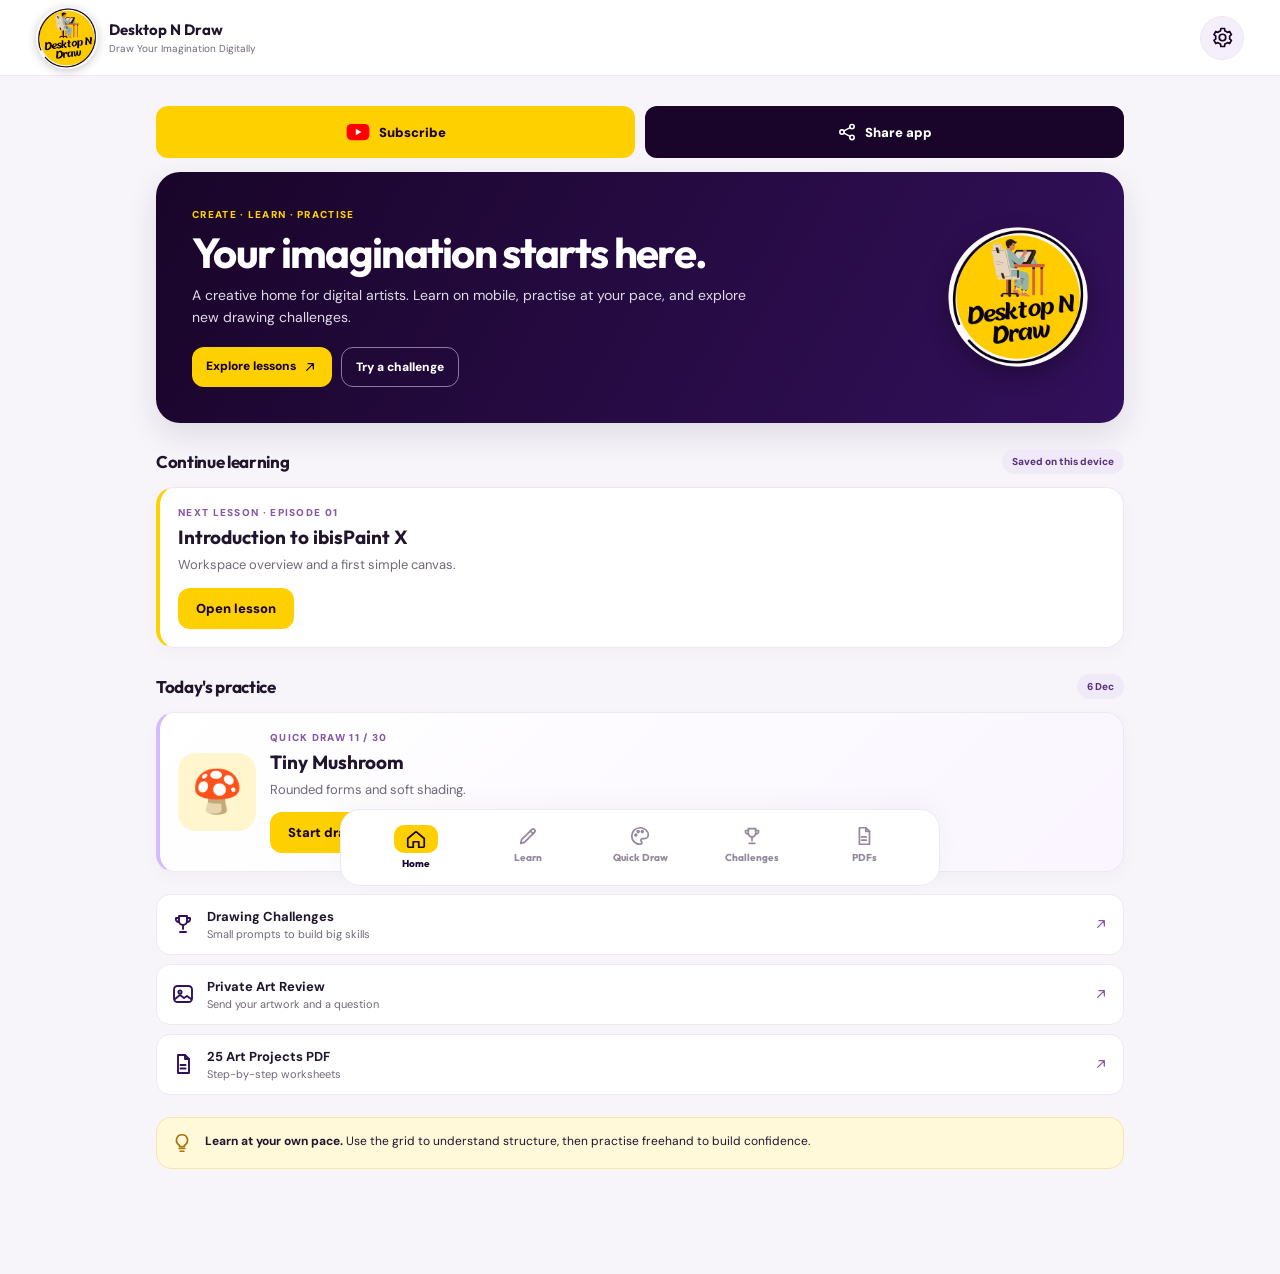
==== commit 0db8152f: "Add files via upload" ====
--- a/index.html
+++ b/index.html
@@ -1,7 +1,7 @@
 <!doctype html>
-<html lang="en"><head><meta charset="utf-8"><meta name="viewport" content="width=device-width,initial-scale=1,viewport-fit=cover"><meta name="theme-color" content="#190529"><meta name="description" content="Desktop N Draw — Draw Your Imagination Digitally. Learn, practise and share art privately."><title>Desktop N Draw | Creative Hub</title><style>
-:root{--yellow:#ffd000;--purple:#190529;--purple2:#32105b;--white:#fff;--ink:#20152c;--muted:#716879;--line:#eee8f2;--surface:#faf8fc;--green:#16794b}*{box-sizing:border-box}body{margin:0;background:#f7f5fa;color:var(--ink);font-family:Inter,ui-sans-serif,system-ui,-apple-system,BlinkMacSystemFont,"Segoe UI",sans-serif}button,a{font:inherit}button{cursor:pointer}.topbar{height:76px;padding:10px clamp(16px,4vw,36px);display:flex;align-items:center;justify-content:space-between;background:#fff;border-bottom:1px solid var(--line);position:sticky;top:0;z-index:5}.brand{display:flex;align-items:center;gap:11px;border:0;background:none;padding:0;text-align:left;color:var(--ink)}.brand img{width:48px;height:48px;border-radius:50%;object-fit:contain;background:var(--purple)}.brand strong{display:block;font-size:15px}.brand small{display:block;font-size:10px;color:var(--muted);margin-top:3px}.install{background:var(--yellow);color:var(--purple);font-weight:800;border:0;border-radius:999px;padding:10px 14px}.hidden{display:none!important}main{max-width:1000px;margin:0 auto;padding:22px 16px 105px}.view{display:none}.view.active{display:block;animation:appear .18s ease}@keyframes appear{from{opacity:.6;transform:translateY(4px)}to{opacity:1;transform:none}}.welcome{background:linear-gradient(120deg,var(--purple),#32105b);color:#fff;border-radius:24px;padding:25px;display:flex;align-items:center;justify-content:space-between;gap:14px;overflow:hidden}.welcome>div{max-width:580px}.welcome img{width:116px;height:116px;border-radius:50%;object-fit:cover;background:transparent;flex-shrink:0;box-shadow:0 8px 22px rgba(0,0,0,.3)}.eyebrow{color:#8e6ab0;font-weight:850;letter-spacing:.13em;font-size:10px;margin:0 0 9px}.welcome .eyebrow{color:var(--yellow)}h1{font-size:clamp(28px,5vw,42px);letter-spacing:-.04em;line-height:1.08;margin:0 0 10px}.welcome p:not(.eyebrow),.page-title>p:last-child{line-height:1.55;color:#e1d9e8;margin:0;font-size:14px}.page-title{padding:14px 2px 24px}.page-title>p:last-child{color:var(--muted);max-width:650px}.section-head{display:flex;align-items:center;justify-content:space-between;gap:10px;margin:26px 0 13px}.section-head h2{font-size:17px;margin:0;letter-spacing:-.02em}.pill,.tag{display:inline-flex;align-items:center;border-radius:999px;padding:6px 10px;font-size:10px;font-weight:800;background:#f0e9f8;color:#57327b}.cards{display:grid;gap:12px}.two{grid-template-columns:repeat(2,minmax(0,1fr))}.three{grid-template-columns:repeat(3,minmax(0,1fr))}.feature-card{display:flex;align-items:center;gap:12px;text-align:left;border:0;border-radius:17px;padding:17px;min-height:112px;color:white}.feature-card.purple{background:var(--purple)}.feature-card.yellow{background:var(--yellow);color:var(--purple)}.feature-card>span:nth-child(2){flex:1;min-width:0}.feature-card b,.feature-card small{display:block}.feature-card b{font-size:14px}.feature-card small{font-size:11px;line-height:1.4;opacity:.76;margin-top:5px}.feature-icon{font-size:25px}.arrow{font-size:20px}.mini-card,.resource-card{background:white;border:1px solid var(--line);border-radius:17px;padding:13px}.mini-art{height:88px;display:grid;place-items:center;background:#fff8d9;border-radius:12px;font-size:36px;margin-bottom:12px}.mini-card b{display:block;font-size:12px}.mini-card small{display:block;color:var(--muted);font-size:11px;line-height:1.45;margin-top:5px}.notice{display:flex;gap:12px;align-items:flex-start;background:#fff8d9;border:1px solid #f4e8a8;border-radius:15px;padding:14px;margin-top:22px;font-size:12px;line-height:1.5}.notice p{margin:0}.notice>span{font-size:20px}.notice.warning{background:#fff1e7;border-color:#f2d4bf}.text-button{border:0;background:none;color:#6c4191;font-size:12px;font-weight:800}.resource-visual{height:130px;border-radius:12px;display:grid;place-items:center;font-size:48px;margin-bottom:14px}.yellow-visual{background:#fff0a5}.purple-visual{background:#eee1ff}.resource-card h3,.offer h3{margin:0 0 8px;font-size:16px}.resource-card p,.offer p{color:var(--muted);font-size:12px;line-height:1.55;margin:0 0 12px}.section-head .price{font-size:22px;font-weight:900;color:var(--purple)}.offer{background:white;border:1px solid #e5d9f0;border-radius:20px;padding:18px;box-shadow:0 8px 24px #32105b0a}.offer-top{display:flex;gap:13px;align-items:flex-start}.offer-icon{display:grid;place-items:center;background:var(--yellow);border-radius:15px;width:54px;height:54px;font-size:26px;flex-shrink:0}.tag.gold{background:#fff0a5;color:#5c4500;margin-bottom:8px}.offer ul{padding-left:20px;color:#4b4055;font-size:12px;line-height:1.9}.primary-link{display:flex;align-items:center;justify-content:space-between;text-decoration:none;background:var(--yellow);color:var(--purple);font-weight:900;border-radius:12px;padding:14px 16px;margin:16px 0 10px}.muted{display:block;color:var(--muted);font-size:10px;line-height:1.5}.security-card{display:flex;gap:13px;background:#fff;border:1px solid #e6dced;border-radius:18px;padding:18px}.lock{display:grid;place-items:center;background:#f0e7fa;width:45px;height:45px;border-radius:13px;font-size:22px;flex-shrink:0}.security-card h3{margin:0 0 6px;font-size:15px}.security-card p{margin:0;color:var(--muted);font-size:12px;line-height:1.55}.tool-list{background:#fff;border:1px solid var(--line);border-radius:17px;overflow:hidden}.tool-list article{display:flex;align-items:center;gap:12px;padding:15px;border-bottom:1px solid var(--line)}.tool-list article:last-child{border-bottom:0}.tool-icon{display:grid;place-items:center;width:40px;height:40px;border-radius:12px;background:#f5effb;font-size:19px}.tool-list article>div{flex:1;min-width:0}.tool-list b,.tool-list small{display:block}.tool-list b{font-size:12px}.tool-list small{font-size:10px;color:var(--muted);margin-top:4px;line-height:1.4}.status{font-size:9px;color:#74518b;background:#f3ebf8;border-radius:999px;padding:6px 8px;white-space:nowrap}.status.ready{background:#e6f7ee;color:var(--green)}.setting-card{display:flex;align-items:center;gap:15px;justify-content:space-between;background:#fff;border:1px solid var(--line);border-radius:16px;padding:16px;margin-bottom:12px}.setting-card>div{flex:1}.setting-card b{font-size:13px}.setting-card p,.setting-card small{display:block;color:var(--muted);font-size:11px;line-height:1.5;margin:5px 0 0}.secondary{border:0;background:var(--purple);color:#fff;border-radius:10px;padding:10px 12px;font-size:11px;font-weight:800;text-decoration:none;white-space:nowrap}.anchor{display:inline-block}.settings-logo{width:64px;height:64px;object-fit:cover;border-radius:50%;background:transparent;box-shadow:0 2px 10px rgba(25,5,41,.2)}.version{text-align:center;color:#988da1;font-size:10px;margin-top:25px}.bottom-nav{position:fixed;z-index:8;bottom:0;left:0;right:0;display:flex;justify-content:space-around;padding:8px 8px max(8px,env(safe-area-inset-bottom));background:#fff;border-top:1px solid var(--line);box-shadow:0 -8px 25px #19052908}.nav-item{display:flex;flex-direction:column;align-items:center;gap:4px;min-width:58px;border:0;background:none;color:#93889c;padding:4px 10px}.nav-item span{font-size:21px;line-height:1}.nav-item small{font-size:10px;font-weight:750}.nav-item.selected{color:var(--purple)}.nav-item.selected span{background:var(--yellow);border-radius:10px;padding:3px 11px}.toast{position:fixed;bottom:85px;left:50%;transform:translateX(-50%);background:var(--purple);color:#fff;padding:11px 16px;border-radius:999px;font-size:12px;opacity:0;pointer-events:none;transition:opacity .2s;max-width:90%;text-align:center}.toast.show{opacity:1}@media(min-width:760px){main{padding-top:30px}.bottom-nav{left:50%;right:auto;transform:translateX(-50%);width:min(600px,90%);bottom:14px;border:1px solid var(--line);border-radius:20px;padding:10px 20px}.welcome{padding:36px}.welcome img{width:140px;height:140px}.feature-card{padding:22px}.resource-visual{height:160px}}@media(max-width:430px){.welcome{padding:20px}.welcome img{width:88px;height:88px}.two{grid-template-columns:1fr}.three{grid-template-columns:repeat(3,minmax(0,1fr));gap:8px}.mini-card{padding:9px}.mini-art{height:65px}.mini-card b{font-size:11px}.mini-card small{font-size:10px}.tool-list article{gap:8px;padding:12px}.status{font-size:8px;padding:5px 6px}.setting-card{padding:13px}.brand small{font-size:9px}}
-/* Creative Hub additions */
+<html lang="en"><head><meta charset="utf-8"><meta name="viewport" content="width=device-width,initial-scale=1,viewport-fit=cover"><meta name="theme-color" content="#190529"><meta name="description" content="Desktop N Draw — Draw Your Imagination Digitally. Learn, practise and share art privately."><title>Desktop N Draw Academy | Learn ibisPaint X</title><link rel="preconnect" href="https://fonts.googleapis.com"><link rel="preconnect" href="https://fonts.gstatic.com" crossorigin><link href="https://fonts.googleapis.com/css2?family=DM+Sans:wght@400;500;700&family=Noto+Sans+Devanagari:wght@400;500;700&family=Outfit:wght@500;600;700;800&display=swap" rel="stylesheet"><link rel="stylesheet" href="brand.css"><style>
+:root{--yellow:var(--dnd-yellow);--purple:var(--dnd-deep);--purple2:var(--dnd-deep2);--white:#fff;--ink:var(--dnd-ink);--muted:var(--dnd-muted);--line:var(--dnd-line);--surface:#faf8fc;--green:#16794b}*{box-sizing:border-box}body{margin:0;background:var(--dnd-bg);color:var(--ink);font-family:var(--dnd-font-body)}h1,h2,h3,.brand strong,.nav-item small{font-family:var(--dnd-font-head)}button,a{font:inherit}button{cursor:pointer}.topbar{height:76px;padding:10px clamp(16px,4vw,36px);display:flex;align-items:center;justify-content:space-between;background:#fff;border-bottom:1px solid var(--line);position:sticky;top:0;z-index:5}.brand{display:flex;align-items:center;gap:11px;border:0;background:none;padding:0;text-align:left;color:var(--ink)}.brand img{width:48px;height:48px;border-radius:50%;object-fit:contain;background:var(--purple)}.brand strong{display:block;font-size:15px}.brand small{display:block;font-size:10px;color:var(--muted);margin-top:3px}.install{background:var(--yellow);color:var(--purple);font-weight:800;border:0;border-radius:999px;padding:10px 14px}.hidden{display:none!important}main{max-width:1000px;margin:0 auto;padding:22px 16px 105px}.view{display:none}.view.active{display:block;animation:appear .18s ease}@keyframes appear{from{opacity:.6;transform:translateY(4px)}to{opacity:1;transform:none}}.welcome{background:linear-gradient(120deg,var(--purple),#32105b);color:#fff;border-radius:24px;padding:25px;display:flex;align-items:center;justify-content:space-between;gap:14px;overflow:hidden}.welcome>div{max-width:580px}.welcome img{width:116px;height:116px;border-radius:50%;object-fit:cover;background:transparent;flex-shrink:0;box-shadow:0 8px 22px rgba(0,0,0,.3)}.eyebrow{color:#8e6ab0;font-weight:850;letter-spacing:.13em;font-size:10px;margin:0 0 9px}.welcome .eyebrow{color:var(--yellow)}h1{font-size:clamp(28px,5vw,42px);letter-spacing:-.04em;line-height:1.08;margin:0 0 10px}.welcome p:not(.eyebrow),.page-title>p:last-child{line-height:1.55;color:#e1d9e8;margin:0;font-size:14px}.page-title{padding:14px 2px 24px}.page-title>p:last-child{color:var(--muted);max-width:650px}.section-head{display:flex;align-items:center;justify-content:space-between;gap:10px;margin:26px 0 13px}.section-head h2{font-size:17px;margin:0;letter-spacing:-.02em}.pill,.tag{display:inline-flex;align-items:center;border-radius:999px;padding:6px 10px;font-size:10px;font-weight:800;background:#f0e9f8;color:#57327b}.cards{display:grid;gap:12px}.two{grid-template-columns:repeat(2,minmax(0,1fr))}.three{grid-template-columns:repeat(3,minmax(0,1fr))}.feature-card{display:flex;align-items:center;gap:12px;text-align:left;border:0;border-radius:17px;padding:17px;min-height:112px;color:white}.feature-card.purple{background:var(--purple)}.feature-card.yellow{background:var(--yellow);color:var(--purple)}.feature-card>span:nth-child(2){flex:1;min-width:0}.feature-card b,.feature-card small{display:block}.feature-card b{font-size:14px}.feature-card small{font-size:11px;line-height:1.4;opacity:.76;margin-top:5px}.feature-icon{font-size:25px}.arrow{font-size:20px}.mini-card,.resource-card{background:white;border:1px solid var(--line);border-radius:17px;padding:13px}.mini-art{height:88px;display:grid;place-items:center;background:#fff8d9;border-radius:12px;font-size:36px;margin-bottom:12px}.mini-card b{display:block;font-size:12px}.mini-card small{display:block;color:var(--muted);font-size:11px;line-height:1.45;margin-top:5px}.notice{display:flex;gap:12px;align-items:flex-start;background:#fff8d9;border:1px solid #f4e8a8;border-radius:15px;padding:14px;margin-top:22px;font-size:12px;line-height:1.5}.notice p{margin:0}.notice>span{font-size:20px}.notice.warning{background:#fff1e7;border-color:#f2d4bf}.text-button{border:0;background:none;color:#6c4191;font-size:12px;font-weight:800}.resource-visual{height:130px;border-radius:12px;display:grid;place-items:center;font-size:48px;margin-bottom:14px}.yellow-visual{background:#fff0a5}.purple-visual{background:#eee1ff}.resource-card h3,.offer h3{margin:0 0 8px;font-size:16px}.resource-card p,.offer p{color:var(--muted);font-size:12px;line-height:1.55;margin:0 0 12px}.section-head .price{font-size:22px;font-weight:900;color:var(--purple)}.offer{background:white;border:1px solid #e5d9f0;border-radius:20px;padding:18px;box-shadow:0 8px 24px #32105b0a}.offer-top{display:flex;gap:13px;align-items:flex-start}.offer-icon{display:grid;place-items:center;background:var(--yellow);border-radius:15px;width:54px;height:54px;font-size:26px;flex-shrink:0}.tag.gold{background:#fff0a5;color:#5c4500;margin-bottom:8px}.offer ul{padding-left:20px;color:#4b4055;font-size:12px;line-height:1.9}.primary-link{display:flex;align-items:center;justify-content:space-between;text-decoration:none;background:var(--yellow);color:var(--purple);font-weight:900;border-radius:12px;padding:14px 16px;margin:16px 0 10px}.muted{display:block;color:var(--muted);font-size:10px;line-height:1.5}.security-card{display:flex;gap:13px;background:#fff;border:1px solid #e6dced;border-radius:18px;padding:18px}.lock{display:grid;place-items:center;background:#f0e7fa;width:45px;height:45px;border-radius:13px;font-size:22px;flex-shrink:0}.security-card h3{margin:0 0 6px;font-size:15px}.security-card p{margin:0;color:var(--muted);font-size:12px;line-height:1.55}.tool-list{background:#fff;border:1px solid var(--line);border-radius:17px;overflow:hidden}.tool-list article{display:flex;align-items:center;gap:12px;padding:15px;border-bottom:1px solid var(--line)}.tool-list article:last-child{border-bottom:0}.tool-icon{display:grid;place-items:center;width:40px;height:40px;border-radius:12px;background:#f5effb;font-size:19px}.tool-list article>div{flex:1;min-width:0}.tool-list b,.tool-list small{display:block}.tool-list b{font-size:12px}.tool-list small{font-size:10px;color:var(--muted);margin-top:4px;line-height:1.4}.status{font-size:9px;color:#74518b;background:#f3ebf8;border-radius:999px;padding:6px 8px;white-space:nowrap}.status.ready{background:#e6f7ee;color:var(--green)}.setting-card{display:flex;align-items:center;gap:15px;justify-content:space-between;background:#fff;border:1px solid var(--line);border-radius:16px;padding:16px;margin-bottom:12px}.setting-card>div{flex:1}.setting-card b{font-size:13px}.setting-card p,.setting-card small{display:block;color:var(--muted);font-size:11px;line-height:1.5;margin:5px 0 0}.secondary{border:0;background:var(--purple);color:#fff;border-radius:10px;padding:10px 12px;font-size:11px;font-weight:800;text-decoration:none;white-space:nowrap}.anchor{display:inline-block}.settings-logo{width:64px;height:64px;object-fit:cover;border-radius:50%;background:transparent;box-shadow:0 2px 10px rgba(25,5,41,.2)}.version{text-align:center;color:#988da1;font-size:10px;margin-top:25px}.bottom-nav{position:fixed;z-index:8;bottom:0;left:0;right:0;display:flex;justify-content:space-around;padding:8px 8px max(8px,env(safe-area-inset-bottom));background:#fff;border-top:1px solid var(--line);box-shadow:0 -8px 25px #19052908}.nav-item{display:flex;flex-direction:column;align-items:center;gap:4px;min-width:58px;border:0;background:none;color:#93889c;padding:4px 10px}.nav-item span{font-size:21px;line-height:1}.nav-item small{font-size:10px;font-weight:750}.nav-item.selected{color:var(--purple)}.nav-item.selected span{background:var(--yellow);border-radius:10px;padding:3px 11px}.toast{position:fixed;bottom:85px;left:50%;transform:translateX(-50%);background:var(--purple);color:#fff;padding:11px 16px;border-radius:999px;font-size:12px;opacity:0;pointer-events:none;transition:opacity .2s;max-width:90%;text-align:center}.toast.show{opacity:1}@media(min-width:760px){main{padding-top:30px}.bottom-nav{left:50%;right:auto;transform:translateX(-50%);width:min(600px,90%);bottom:14px;border:1px solid var(--line);border-radius:20px;padding:10px 20px}.welcome{padding:36px}.welcome img{width:140px;height:140px}.feature-card{padding:22px}.resource-visual{height:160px}}@media(max-width:430px){.welcome{padding:20px}.welcome img{width:88px;height:88px}.two{grid-template-columns:1fr}.three{grid-template-columns:repeat(3,minmax(0,1fr));gap:8px}.mini-card{padding:9px}.mini-art{height:65px}.mini-card b{font-size:11px}.mini-card small{font-size:10px}.tool-list article{gap:8px;padding:12px}.status{font-size:8px;padding:5px 6px}.setting-card{padding:13px}.brand small{font-size:9px}}
+/* App additions */
 .hero-actions{display:flex;flex-wrap:wrap;gap:9px;margin-top:18px}.cta-light,.cta-outline{border-radius:12px;padding:11px 14px;font-size:12px;font-weight:850}.cta-light{border:0;background:var(--yellow);color:var(--purple)}.cta-outline{background:transparent;border:1px solid #8f78a2;color:#fff}.feature-card.light-purple{background:linear-gradient(130deg,#efe3ff,#d7b9ff);color:var(--purple)}.feature-card.dark-yellow{background:linear-gradient(130deg,#ffdf36,#ffc928);color:var(--purple)}.resource-action{margin:12px 0 0!important}.resource-action a{color:#5e3283;font-weight:850;font-size:12px;text-decoration:none}.remove-video{border:0;background:none;color:#8a4251;font-size:10px;padding:10px 0 0}.form-card{background:#fff;border:1px solid var(--line);border-radius:18px;padding:17px;margin-top:12px}.form-card label{display:block;font-size:12px;font-weight:800;margin:13px 0 7px}.form-card label:first-child{margin-top:0}.form-card input:not([type=file]),.form-card textarea,.form-card select{width:100%;border:1px solid #ded3e7;border-radius:11px;background:#fdfbff;color:var(--ink);padding:12px;font:inherit;font-size:13px;outline-color:#8a5bb0}.form-card input[type=file]{width:100%;font-size:12px}.primary-button{display:block;width:100%;border:0;border-radius:12px;background:var(--purple);color:#fff;font-size:13px;font-weight:850;padding:13px;margin-top:16px}.image-preview{margin-top:12px;background:#f5effb;border-radius:12px;padding:8px;text-align:center}.image-preview img{max-width:100%;max-height:260px;border-radius:8px;object-fit:contain}.review-result{background:#fff;border:1px solid #d8c7e6;border-radius:18px;padding:16px;margin-top:16px}.review-result img{display:block;max-width:100%;max-height:340px;object-fit:contain;border-radius:12px;margin:auto}.review-result h3{font-size:16px}.review-result p,.review-result blockquote{font-size:12px;line-height:1.6}.review-result small{display:block;color:#9b3f2b;font-weight:800;line-height:1.5}.challenge-banner{background:linear-gradient(135deg,#210632,#48206e);color:#fff;border-radius:20px;padding:22px}.challenge-banner>span{color:var(--yellow);font-size:10px;font-weight:900;letter-spacing:.12em}.challenge-banner h2{font-size:25px;margin:12px 0 7px}.challenge-banner p{font-size:12px;line-height:1.5;color:#e5dbea;margin:0 0 16px}.challenge-list{display:grid;gap:9px}.challenge-item{display:flex;gap:12px;align-items:flex-start;background:#fff;border:1px solid var(--line);border-radius:14px;padding:14px}.challenge-item input{accent-color:#4b2070;width:18px;height:18px;margin-top:2px;flex-shrink:0}.challenge-item span{display:block}.challenge-item b,.challenge-item small{display:block}.challenge-item b{font-size:13px}.challenge-item small{font-size:11px;color:var(--muted);line-height:1.5;margin-top:4px}.challenge-item:has(input:checked){border-color:#b9e1c9;background:#f4fff8}.challenge-item:has(input:checked) b{text-decoration:line-through;color:#648572}.page-title .eyebrow{color:#8758a6}.welcome{box-shadow:0 12px 32px #1905291c}.resource-card,.mini-card,.offer,.setting-card,.form-card{box-shadow:0 5px 18px #19052907}.bottom-nav{gap:2px}.nav-item{flex:1;min-width:0;padding:5px 2px}.nav-item small{font-size:9px}@media(max-width:430px){.hero-actions button{font-size:11px;padding:10px}.nav-item small{font-size:8px}.nav-item span{font-size:19px}.bottom-nav{padding-left:5px;padding-right:5px}.challenge-banner{padding:18px}}
 
 /* Gallery polish: thumbnail cards and simple local curation controls */
@@ -16,6 +16,22 @@
 .level-head:focus-visible{outline:3px solid var(--yellow);outline-offset:-3px}
 .level-panel{display:grid;gap:8px;padding:10px}
 .level-panel[hidden]{display:none}
+body.no-free .free-only{display:none!important}
+.home-card{background:#fff;border:1px solid var(--line);border-left:4px solid var(--yellow);border-radius:18px;padding:18px;box-shadow:0 5px 18px #19052907}
+.home-card .eyebrow{color:#8758a6;margin-bottom:6px}.home-card h3{font-size:19px;margin:0 0 6px}.home-card p:not(.eyebrow){font-size:13px;color:var(--muted);line-height:1.5;margin:0}
+.home-card-act{margin-top:14px}.home-card .cta-light{font-size:13px;padding:12px 18px}
+.home-card.today{display:flex;gap:14px;align-items:center;border-left-color:#d7b9ff;background:linear-gradient(135deg,#fff,#faf5ff)}
+.today-emoji{flex:0 0 78px;height:78px;border-radius:18px;background:#fff6ce;display:grid;place-items:center;font-size:42px}
+.home-card.today .cta-light{margin-top:12px}
+.home-links{display:grid;gap:9px;margin-top:22px}
+.home-links button{display:flex;align-items:center;gap:12px;width:100%;text-align:left;background:#fff;border:1px solid var(--line);border-radius:14px;padding:13px 14px;color:var(--ink)}
+.home-links button>.ic:first-child{width:24px;height:24px;color:var(--purple2)}.home-links span{flex:1;min-width:0}.home-links b{display:block;font-size:13px}.home-links small{display:block;font-size:11px;color:var(--muted);margin-top:2px}.home-links button>.ic:last-child{width:16px;height:16px;color:#8758a6}
+.ep-badge{display:inline-block;margin-left:4px;padding:1px 7px;border-radius:999px;font-size:9px;font-weight:800;vertical-align:1px}
+.ep-badge.live{background:#e6f7ee;color:#16794b}.ep-badge.soon{background:#f1edf5;color:#8a8093}
+.lesson-item.is-soon .lesson-number{opacity:.55}.lesson-item.is-soon .lesson-copy b{color:#6f6578}
+.nav-item small{font-size:10px!important}
+#settings .brand-contact-card{margin-top:18px}
+
 .lesson-item{background:#fff;border:1px solid var(--line);border-radius:14px;overflow:hidden}.lesson-main{display:flex;align-items:center;gap:11px;width:100%;padding:13px;border:0;background:transparent;text-align:left;color:var(--ink)}.lesson-number{width:37px;height:37px;display:grid;place-items:center;border-radius:11px;background:#fff0a5;color:var(--purple);font-weight:900;font-size:12px;flex-shrink:0}.lesson-item:nth-child(even) .lesson-number{background:#eee1ff}.lesson-copy{flex:1;min-width:0}.lesson-copy b,.lesson-copy small{display:block}.lesson-copy b{font-size:12px;line-height:1.4}.lesson-copy small{font-size:10px;color:var(--muted);margin-top:4px}.lesson-check{font-size:17px;color:#218553}.lesson-details{padding:0 14px 14px 61px}.lesson-details p{font-size:11px;line-height:1.55;color:var(--muted);margin:0 0 10px}.lesson-details button{border:0;border-radius:10px;background:var(--yellow);color:var(--purple);font-size:11px;font-weight:850;padding:10px 12px}.lesson-details a{display:inline-block;margin-left:7px;color:#633b88;font-size:11px;font-weight:800;text-decoration:none}.mini-art-grid{display:grid;grid-template-columns:repeat(2,minmax(0,1fr));gap:10px}.mini-art-card{background:#fff;border:1px solid var(--line);border-radius:15px;padding:12px;min-width:0}.mini-art-emoji{height:62px;border-radius:11px;display:grid;place-items:center;font-size:31px;background:#fff6ce;margin-bottom:10px}.mini-art-card:nth-child(even) .mini-art-emoji{background:#f0e5ff}.mini-art-card b{font-size:12px;display:block;line-height:1.4}.mini-art-card small{display:block;color:var(--muted);font-size:10px;line-height:1.45;margin:4px 0 9px}.mini-art-card button{width:100%;border:1px solid #e5d8ef;border-radius:9px;background:#fff;color:#57327b;padding:9px 5px;font-size:10px;font-weight:850}.mini-art-card button.done{background:#e7f8ed;border-color:#c3e7cf;color:#176b40}.learn-action{border:0;background:none;padding:0;color:#623586;font-weight:850;font-size:12px}.worksheet-details{margin-top:12px;background:#f8f2ff;border-radius:12px;padding:12px;font-size:11px;line-height:1.6}.worksheet-details ol{padding-left:19px;margin:7px 0 0}.learn-empty{grid-column:1/-1;padding:20px;background:#fff;border:1px dashed #d7c5e6;border-radius:14px;color:var(--muted);font-size:12px;text-align:center}.sr-only{position:absolute;width:1px;height:1px;padding:0;margin:-1px;overflow:hidden;clip:rect(0,0,0,0);white-space:nowrap;border:0}@media(max-width:430px){.learn-progress{padding:15px}.progress-ring{width:62px;height:62px}.lesson-details{padding-left:14px}.mini-art-grid{gap:8px}.mini-art-card{padding:9px}}
 
 /* Clearly marked testing-only links; replace before public launch. */
@@ -81,7 +97,7 @@
 .swatch span{font-size:12px;font-weight:700;line-height:1.25;color:var(--text,#24143a)}.swatch code{display:block;font-size:11px;font-weight:600;color:var(--muted)}
 .quick-brush p{margin:6px 0 0;font-size:13px;line-height:1.6;color:#4b4055}
 .challenge-banner>span svg{width:18px;height:18px;margin-right:4px}.lock{display:grid;place-items:center}.lock svg{width:24px;height:24px;color:var(--purple)}.quick-lesson-actions svg,.secondary.anchor svg{width:17px;height:17px;margin:0 4px}
-</style><link rel="manifest" href="manifest.webmanifest"><link rel="icon" type="image/png" href="assets/icon-192.png"><link rel="apple-touch-icon" href="assets/apple-touch-icon.png">
+</style><link rel="manifest" href="manifest.webmanifest"><link rel="icon" type="image/png" href="assets/icon-192.png"><link rel="apple-touch-icon" href="assets/apple-touch-icon.png?v=2">
 </head><body>
 <svg width="0" height="0" style="position:absolute" aria-hidden="true" focusable="false"><defs>
 <linearGradient id="igGrad" x1="0" y1="1" x2="1" y2="0"><stop offset="0" stop-color="#FEDA75"/><stop offset=".25" stop-color="#FA7E1E"/><stop offset=".5" stop-color="#D62976"/><stop offset=".75" stop-color="#962FBF"/><stop offset="1" stop-color="#4F5BD5"/></linearGradient>
@@ -107,70 +123,32 @@
 <header class="topbar"><button class="brand" data-view="home" aria-label="Desktop N Draw home"><img src="[data-uri]" alt="Desktop N Draw original logo"><span><strong>Desktop N Draw</strong><small>Draw Your Imagination Digitally</small></span></button><div class="top-actions"><button id="installBtn" class="install hidden">Install app</button><button class="gear-btn" data-view="settings" type="button" aria-label="Settings"><svg viewBox="0 0 24 24" aria-hidden="true"><path d="M12 8.6a3.4 3.4 0 1 0 0 6.8 3.4 3.4 0 0 0 0-6.8Z"/><path d="M19.4 13.5a7.7 7.7 0 0 0 0-3l1.9-1.5-1.9-3.3-2.3.9a7.6 7.6 0 0 0-2.6-1.5L14.1 2.6h-3.8l-.4 2.5a7.6 7.6 0 0 0-2.6 1.5l-2.3-.9-1.9 3.3 1.9 1.5a7.7 7.7 0 0 0 0 3l-1.9 1.5 1.9 3.3 2.3-.9c.8.6 1.7 1.1 2.6 1.5l.4 2.5h3.8l.4-2.5c.9-.4 1.8-.9 2.6-1.5l2.3.9 1.9-3.3-1.9-1.5Z"/></svg></button></div></header>
 <main id="app">
 <section class="view active" id="home"><div class="home-actions"><button class="subscribe-btn" id="subscribeTop" type="button"><svg class="ic ic-color" aria-hidden="true"><use href="#i-yt"/></svg>Subscribe</button><button class="share-btn" id="shareAppTop" type="button"><svg class="ic" aria-hidden="true"><use href="#i-share"/></svg>Share app</button></div><div class="welcome"><div><p class="eyebrow">CREATE · LEARN · PRACTISE</p><h1>Your imagination starts here.</h1><p>A creative home for digital artists. Learn on mobile, practise at your pace, and explore new drawing challenges.</p><div class="hero-actions"><button class="cta-light" data-view="learn">Explore lessons<svg class="ic" aria-hidden="true"><use href="#i-arrow"/></svg></button><button class="cta-outline" data-view="challenges">Try a challenge</button></div></div><img src="[data-uri]